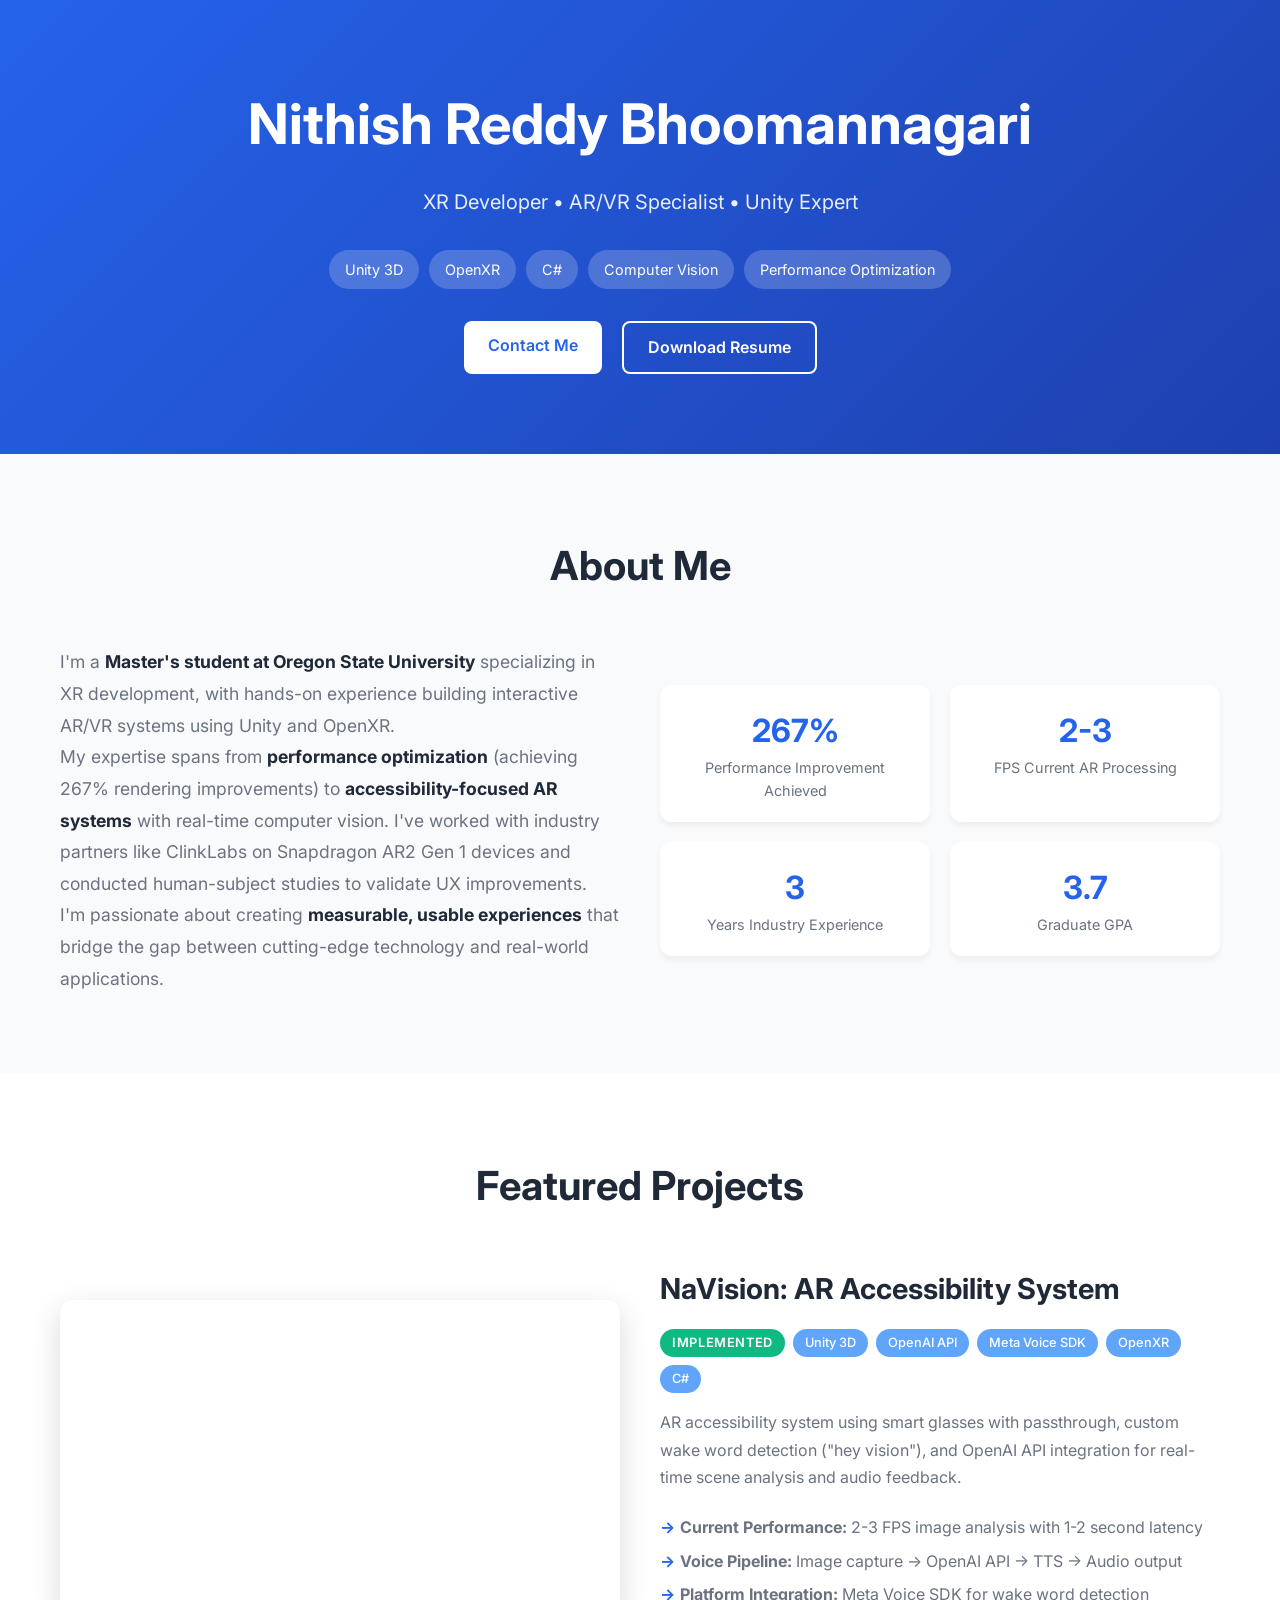
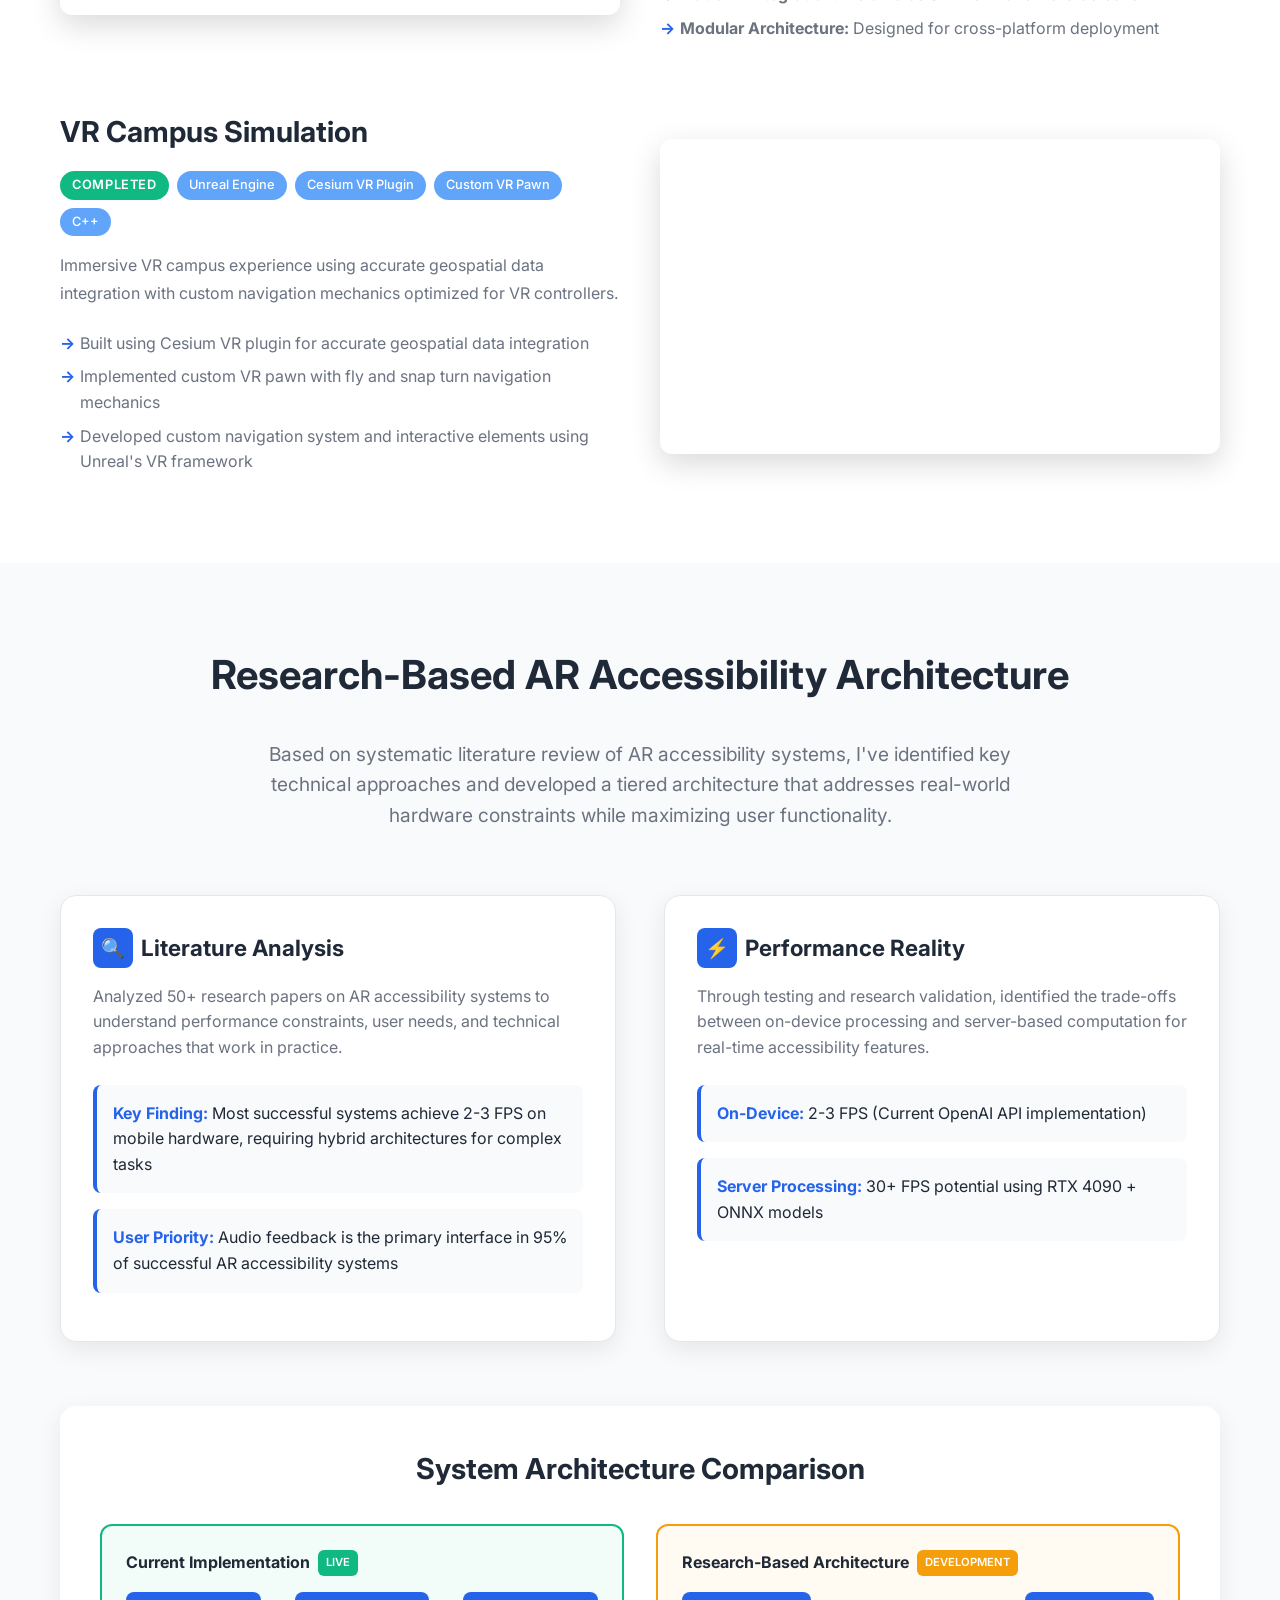
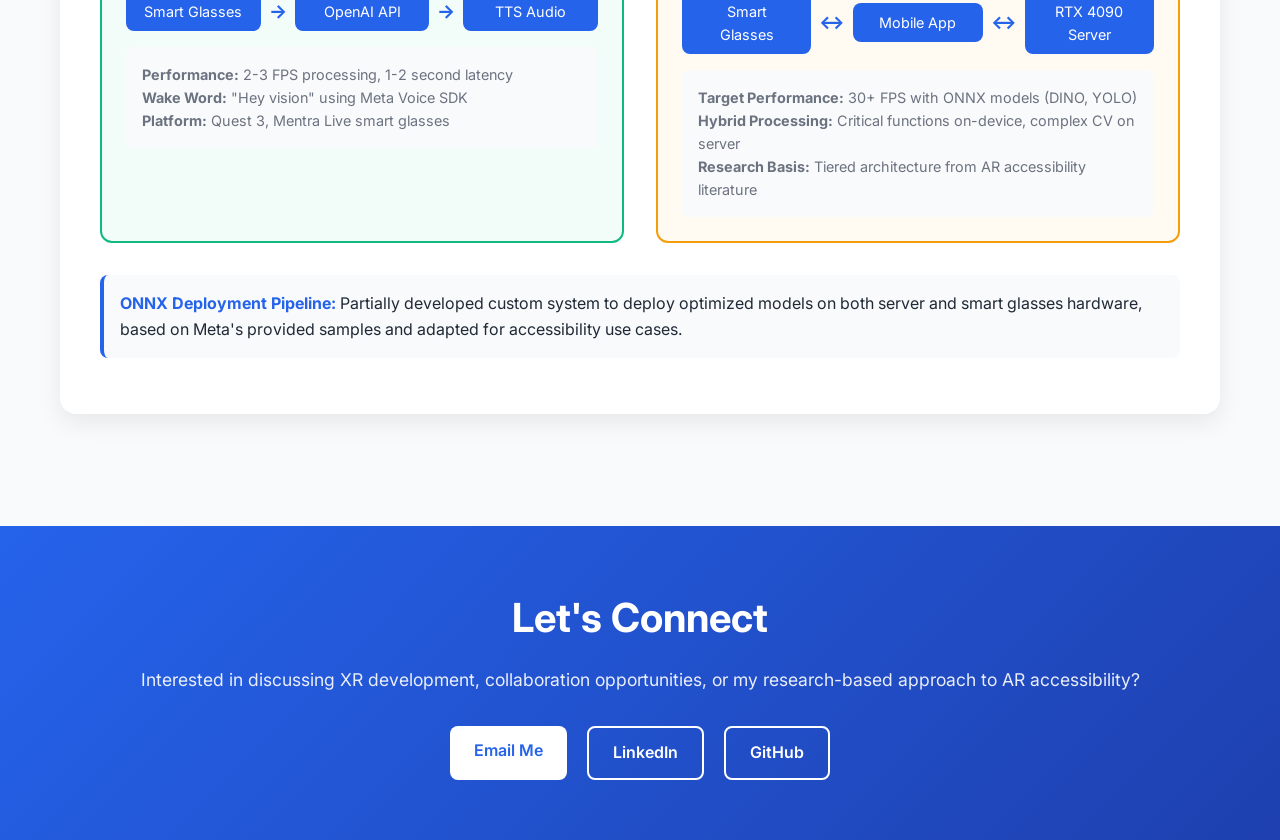
==== index.html @ 9e337efd "Add files via upload" ====
<!DOCTYPE html>
<html lang="en">
<head>
    <meta charset="UTF-8">
    <meta name="viewport" content="width=device-width, initial-scale=1.0">
    <title>Nithish Reddy Bhoomannagari - XR Developer</title>
    <link href="https://fonts.googleapis.com/css2?family=Inter:wght@300;400;500;600;700&display=swap" rel="stylesheet">
    <style>
        :root {
            --primary-color: #2563eb;
            --secondary-color: #1e40af;
            --accent-color: #60a5fa;
            --text-primary: #1f2937;
            --text-secondary: #6b7280;
            --bg-primary: #ffffff;
            --bg-secondary: #f9fafb;
            --border-color: #e5e7eb;
            --success-color: #10b981;
            --research-color: #f59e0b;
        }

        * {
            margin: 0;
            padding: 0;
            box-sizing: border-box;
        }

        body {
            font-family: 'Inter', -apple-system, BlinkMacSystemFont, sans-serif;
            line-height: 1.6;
            color: var(--text-primary);
            background-color: var(--bg-primary);
        }

        .container {
            max-width: 1200px;
            margin: 0 auto;
            padding: 0 20px;
        }

        /* Header */
        .header {
            background: linear-gradient(135deg, var(--primary-color) 0%, var(--secondary-color) 100%);
            color: white;
            padding: 80px 0;
            text-align: center;
        }

        .header h1 {
            font-size: 3.5rem;
            font-weight: 700;
            margin-bottom: 1rem;
        }

        .header .subtitle {
            font-size: 1.25rem;
            opacity: 0.9;
            margin-bottom: 2rem;
        }

        .header .skills {
            display: flex;
            flex-wrap: wrap;
            justify-content: center;
            gap: 10px;
            margin-bottom: 2rem;
        }

        .skill-tag {
            background: rgba(255, 255, 255, 0.2);
            padding: 8px 16px;
            border-radius: 20px;
            font-size: 0.9rem;
            backdrop-filter: blur(10px);
        }

        .cta-buttons {
            display: flex;
            gap: 20px;
            justify-content: center;
            flex-wrap: wrap;
        }

        .btn {
            display: inline-block;
            padding: 12px 24px;
            border-radius: 8px;
            text-decoration: none;
            font-weight: 600;
            transition: transform 0.2s, box-shadow 0.2s;
        }

        .btn:hover {
            transform: translateY(-2px);
            box-shadow: 0 8px 25px rgba(0, 0, 0, 0.15);
        }

        .btn-primary {
            background: white;
            color: var(--primary-color);
        }

        .btn-secondary {
            background: transparent;
            color: white;
            border: 2px solid white;
        }

        /* About Section */
        .about {
            padding: 80px 0;
            background-color: var(--bg-secondary);
        }

        .about h2 {
            font-size: 2.5rem;
            text-align: center;
            margin-bottom: 3rem;
            color: var(--text-primary);
        }

        .about-content {
            display: grid;
            grid-template-columns: 1fr 1fr;
            gap: 40px;
            align-items: center;
        }

        .about-text {
            font-size: 1.1rem;
            line-height: 1.8;
            color: var(--text-secondary);
        }

        .about-text strong {
            color: var(--text-primary);
        }

        .stats {
            display: grid;
            grid-template-columns: repeat(2, 1fr);
            gap: 20px;
        }

        .stat {
            text-align: center;
            padding: 20px;
            background: white;
            border-radius: 12px;
            box-shadow: 0 4px 6px rgba(0, 0, 0, 0.05);
        }

        .stat-number {
            font-size: 2rem;
            font-weight: 700;
            color: var(--primary-color);
        }

        .stat-label {
            color: var(--text-secondary);
            font-size: 0.9rem;
        }

        /* Projects Section */
        .projects {
            padding: 80px 0;
            background-color: var(--bg-primary);
        }

        .projects h2 {
            font-size: 2.5rem;
            text-align: center;
            margin-bottom: 3rem;
            color: var(--text-primary);
        }

        .project-grid {
            display: grid;
            grid-template-columns: 1fr;
            gap: 60px;
        }

        .project {
            display: grid;
            grid-template-columns: 1fr 1fr;
            gap: 40px;
            align-items: center;
        }

        .project:nth-child(even) {
            direction: rtl;
        }

        .project:nth-child(even) > * {
            direction: ltr;
        }

        .project-video {
            position: relative;
            width: 100%;
            padding-bottom: 56.25%; /* 16:9 aspect ratio */
            height: 0;
            border-radius: 12px;
            overflow: hidden;
            box-shadow: 0 10px 30px rgba(0, 0, 0, 0.15);
        }

        .project-video iframe {
            position: absolute;
            top: 0;
            left: 0;
            width: 100%;
            height: 100%;
            border: 0;
        }

        .project-info h3 {
            font-size: 1.8rem;
            color: var(--text-primary);
            margin-bottom: 1rem;
        }

        .project-tech {
            display: flex;
            flex-wrap: wrap;
            gap: 8px;
            margin-bottom: 1rem;
        }

        .tech-tag {
            background-color: var(--accent-color);
            color: white;
            padding: 4px 12px;
            border-radius: 16px;
            font-size: 0.8rem;
            font-weight: 500;
        }

        .status-tag {
            padding: 4px 12px;
            border-radius: 16px;
            font-size: 0.8rem;
            font-weight: 600;
            text-transform: uppercase;
            letter-spacing: 0.05em;
        }

        .status-completed {
            background-color: var(--success-color);
            color: white;
        }

        .status-research {
            background-color: var(--research-color);
            color: white;
        }

        .project-description {
            color: var(--text-secondary);
            font-size: 1rem;
            line-height: 1.7;
            margin-bottom: 1.5rem;
        }

        .project-highlights {
            list-style: none;
        }

        .project-highlights li {
            color: var(--text-secondary);
            margin-bottom: 8px;
            position: relative;
            padding-left: 20px;
        }

        .project-highlights li:before {
            content: "→";
            position: absolute;
            left: 0;
            color: var(--primary-color);
            font-weight: bold;
        }

        /* Research Section */
        .research-section {
            padding: 80px 0;
            background-color: var(--bg-secondary);
        }

        .research-section h2 {
            font-size: 2.5rem;
            text-align: center;
            margin-bottom: 2rem;
            color: var(--text-primary);
        }

        .section-intro {
            text-align: center;
            color: var(--text-secondary);
            font-size: 1.2rem;
            max-width: 800px;
            margin: 0 auto 4rem auto;
            line-height: 1.6;
        }

        .research-grid {
            display: grid;
            grid-template-columns: 1fr 1fr;
            gap: 3rem;
            margin-bottom: 4rem;
        }

        .research-card {
            background: white;
            border-radius: 16px;
            padding: 2rem;
            box-shadow: 0 8px 24px rgba(0, 0, 0, 0.08);
            border: 1px solid var(--border-color);
        }

        .research-card h3 {
            color: var(--text-primary);
            font-size: 1.4rem;
            margin-bottom: 1rem;
            display: flex;
            align-items: center;
            gap: 0.5rem;
        }

        .card-icon {
            background: var(--primary-color);
            color: white;
            width: 40px;
            height: 40px;
            border-radius: 8px;
            display: flex;
            align-items: center;
            justify-content: center;
            font-size: 1.2rem;
        }

        .research-content {
            color: var(--text-secondary);
            line-height: 1.6;
            margin-bottom: 1.5rem;
        }

        .metric {
            background: var(--bg-secondary);
            padding: 1rem;
            border-radius: 8px;
            margin-bottom: 1rem;
            border-left: 4px solid var(--primary-color);
        }

        .metric strong {
            color: var(--primary-color);
        }

        /* Architecture Diagram */
        .architecture {
            background: white;
            padding: 2.5rem;
            border-radius: 16px;
            box-shadow: 0 8px 24px rgba(0, 0, 0, 0.08);
            margin-bottom: 2rem;
        }

        .architecture h3 {
            text-align: center;
            color: var(--text-primary);
            font-size: 1.8rem;
            margin-bottom: 2rem;
        }

        .system-comparison {
            display: grid;
            grid-template-columns: 1fr 1fr;
            gap: 2rem;
            margin-bottom: 2rem;
        }

        .system {
            padding: 1.5rem;
            border-radius: 12px;
            border: 2px solid var(--border-color);
        }

        .system.current {
            border-color: var(--success-color);
            background: rgba(16, 185, 129, 0.05);
        }

        .system.planned {
            border-color: var(--research-color);
            background: rgba(245, 158, 11, 0.05);
        }

        .system h4 {
            margin-bottom: 1rem;
            display: flex;
            align-items: center;
            gap: 0.5rem;
        }

        .system-tag {
            padding: 4px 8px;
            border-radius: 6px;
            font-size: 0.7rem;
            font-weight: 600;
            text-transform: uppercase;
        }

        .tag-current {
            background: var(--success-color);
            color: white;
        }

        .tag-planned {
            background: var(--research-color);
            color: white;
        }

        .flow-diagram {
            display: flex;
            align-items: center;
            justify-content: space-between;
            margin: 1rem 0;
            flex-wrap: wrap;
            gap: 0.5rem;
        }

        .flow-step {
            background: var(--primary-color);
            color: white;
            padding: 0.5rem 1rem;
            border-radius: 8px;
            font-size: 0.9rem;
            text-align: center;
            flex: 1;
            min-width: 100px;
        }

        .flow-arrow {
            color: var(--primary-color);
            font-weight: bold;
            font-size: 1.2rem;
        }

        .performance-note {
            background: var(--bg-secondary);
            padding: 1rem;
            border-radius: 8px;
            font-size: 0.9rem;
            color: var(--text-secondary);
            margin-top: 1rem;
        }

        /* Contact Section */
        .contact {
            padding: 60px 0;
            background: linear-gradient(135deg, var(--primary-color) 0%, var(--secondary-color) 100%);
            color: white;
            text-align: center;
        }

        .contact h2 {
            font-size: 2.5rem;
            margin-bottom: 1rem;
        }

        .contact p {
            font-size: 1.1rem;
            opacity: 0.9;
            margin-bottom: 2rem;
        }

        .contact-links {
            display: flex;
            justify-content: center;
            gap: 20px;
            flex-wrap: wrap;
        }

        /* Responsive Design */
        @media (max-width: 768px) {
            .header h1 {
                font-size: 2.5rem;
            }

            .about-content,
            .project,
            .research-grid,
            .system-comparison {
                grid-template-columns: 1fr;
                gap: 30px;
            }

            .stats {
                grid-template-columns: 1fr;
            }

            .cta-buttons,
            .contact-links {
                flex-direction: column;
                align-items: center;
            }

            .flow-diagram {
                flex-direction: column;
                gap: 1rem;
            }

            .flow-step {
                min-width: auto;
            }

            .flow-arrow {
                transform: rotate(90deg);
            }
        }
    </style>
</head>
<body>
    <!-- Header -->
    <section class="header">
        <div class="container">
            <h1>Nithish Reddy Bhoomannagari</h1>
            <p class="subtitle">XR Developer • AR/VR Specialist • Unity Expert</p>
            <div class="skills">
                <span class="skill-tag">Unity 3D</span>
                <span class="skill-tag">OpenXR</span>
                <span class="skill-tag">C#</span>
                <span class="skill-tag">Computer Vision</span>
                <span class="skill-tag">Performance Optimization</span>
            </div>
            <div class="cta-buttons">
                <a href="mailto:nithish.bhoomannagari@gmail.com" class="btn btn-primary">Contact Me</a>
                <a href="resume.pdf" class="btn btn-secondary" target="_blank">Download Resume</a>
            </div>
        </div>
    </section>

    <!-- About -->
    <section class="about">
        <div class="container">
            <h2>About Me</h2>
            <div class="about-content">
                <div class="about-text">
                    <p>I'm a <strong>Master's student at Oregon State University</strong> specializing in XR development, with hands-on experience building interactive AR/VR systems using Unity and OpenXR.</p>
                    
                    <p>My expertise spans from <strong>performance optimization</strong> (achieving 267% rendering improvements) to <strong>accessibility-focused AR systems</strong> with real-time computer vision. I've worked with industry partners like ClinkLabs on Snapdragon AR2 Gen 1 devices and conducted human-subject studies to validate UX improvements.</p>
                    
                    <p>I'm passionate about creating <strong>measurable, usable experiences</strong> that bridge the gap between cutting-edge technology and real-world applications.</p>
                </div>
                <div class="stats">
                    <div class="stat">
                        <div class="stat-number">267%</div>
                        <div class="stat-label">Performance Improvement Achieved</div>
                    </div>
                    <div class="stat">
                        <div class="stat-number">2-3</div>
                        <div class="stat-label">FPS Current AR Processing</div>
                    </div>
                    <div class="stat">
                        <div class="stat-number">3</div>
                        <div class="stat-label">Years Industry Experience</div>
                    </div>
                    <div class="stat">
                        <div class="stat-number">3.7</div>
                        <div class="stat-label">Graduate GPA</div>
                    </div>
                </div>
            </div>
        </div>
    </section>

    <!-- Projects -->
    <section class="projects">
        <div class="container">
            <h2>Featured Projects</h2>
            <div class="project-grid">
                
                <!-- NaVision Project -->
                <div class="project">
                    <div class="project-video">
                        <iframe src="https://www.youtube.com/embed/ngsqKmwUl-E"
                                title="NaVision AR Navigation System Demo" 
                                allowfullscreen></iframe>
                    </div>
                    <div class="project-info">
                        <h3>NaVision: AR Accessibility System</h3>
                        <div class="project-tech">
                            <span class="status-tag status-completed">Implemented</span>
                            <span class="tech-tag">Unity 3D</span>
                            <span class="tech-tag">OpenAI API</span>
                            <span class="tech-tag">Meta Voice SDK</span>
                            <span class="tech-tag">OpenXR</span>
                            <span class="tech-tag">C#</span>
                        </div>
                        <p class="project-description">
                            AR accessibility system using smart glasses with passthrough, custom wake word detection ("hey vision"), and OpenAI API integration for real-time scene analysis and audio feedback.
                        </p>
                        <ul class="project-highlights">
                            <li><strong>Current Performance:</strong> 2-3 FPS image analysis with 1-2 second latency</li>
                            <li><strong>Voice Pipeline:</strong> Image capture → OpenAI API → TTS → Audio output</li>
                            <li><strong>Platform Integration:</strong> Meta Voice SDK for wake word detection</li>
                            <li><strong>Modular Architecture:</strong> Designed for cross-platform deployment</li>
                        </ul>
                    </div>
                </div>

                <!-- VR Campus Simulation -->
                <div class="project">
                    <div class="project-video">
                        <iframe src="https://www.youtube.com/embed/n8fTFQmUz-c"
                                title="VR Campus Simulation Demo" 
                                allowfullscreen></iframe>
                    </div>
                    <div class="project-info">
                        <h3>VR Campus Simulation</h3>
                        <div class="project-tech">
                            <span class="status-tag status-completed">Completed</span>
                            <span class="tech-tag">Unreal Engine</span>
                            <span class="tech-tag">Cesium VR Plugin</span>
                            <span class="tech-tag">Custom VR Pawn</span>
                            <span class="tech-tag">C++</span>
                        </div>
                        <p class="project-description">
                            Immersive VR campus experience using accurate geospatial data integration with custom navigation mechanics optimized for VR controllers.
                        </p>
                        <ul class="project-highlights">
                            <li>Built using Cesium VR plugin for accurate geospatial data integration</li>
                            <li>Implemented custom VR pawn with fly and snap turn navigation mechanics</li>
                            <li>Developed custom navigation system and interactive elements using Unreal's VR framework</li>
                        </ul>
                    </div>
                </div>

            </div>
        </div>
    </section>

    <!-- Research-Based System Architecture -->
    <section class="research-section">
        <div class="container">
            <h2>Research-Based AR Accessibility Architecture</h2>
            <p class="section-intro">
                Based on systematic literature review of AR accessibility systems, I've identified key technical approaches and developed a tiered architecture that addresses real-world hardware constraints while maximizing user functionality.
            </p>

            <div class="research-grid">
                <div class="research-card">
                    <h3><span class="card-icon">🔍</span>Literature Analysis</h3>
                    <div class="research-content">
                        Analyzed 50+ research papers on AR accessibility systems to understand performance constraints, user needs, and technical approaches that work in practice.
                    </div>
                    <div class="metric">
                        <strong>Key Finding:</strong> Most successful systems achieve 2-3 FPS on mobile hardware, requiring hybrid architectures for complex tasks
                    </div>
                    <div class="metric">
                        <strong>User Priority:</strong> Audio feedback is the primary interface in 95% of successful AR accessibility systems
                    </div>
                </div>

                <div class="research-card">
                    <h3><span class="card-icon">⚡</span>Performance Reality</h3>
                    <div class="research-content">
                        Through testing and research validation, identified the trade-offs between on-device processing and server-based computation for real-time accessibility features.
                    </div>
                    <div class="metric">
                        <strong>On-Device:</strong> 2-3 FPS (Current OpenAI API implementation)
                    </div>
                    <div class="metric">
                        <strong>Server Processing:</strong> 30+ FPS potential using RTX 4090 + ONNX models
                    </div>
                </div>
            </div>

            <div class="architecture">
                <h3>System Architecture Comparison</h3>
                
                <div class="system-comparison">
                    <div class="system current">
                        <h4>Current Implementation <span class="system-tag tag-current">Live</span></h4>
                        <div class="flow-diagram">
                            <div class="flow-step">Smart Glasses</div>
                            <div class="flow-arrow">→</div>
                            <div class="flow-step">OpenAI API</div>
                            <div class="flow-arrow">→</div>
                            <div class="flow-step">TTS Audio</div>
                        </div>
                        <div class="performance-note">
                            <strong>Performance:</strong> 2-3 FPS processing, 1-2 second latency<br>
                            <strong>Wake Word:</strong> "Hey vision" using Meta Voice SDK<br>
                            <strong>Platform:</strong> Quest 3, Mentra Live smart glasses
                        </div>
                    </div>

                    <div class="system planned">
                        <h4>Research-Based Architecture <span class="system-tag tag-planned">Development</span></h4>
                        <div class="flow-diagram">
                            <div class="flow-step">Smart Glasses</div>
                            <div class="flow-arrow">↔</div>
                            <div class="flow-step">Mobile App</div>
                            <div class="flow-arrow">↔</div>
                            <div class="flow-step">RTX 4090 Server</div>
                        </div>
                        <div class="performance-note">
                            <strong>Target Performance:</strong> 30+ FPS with ONNX models (DINO, YOLO)<br>
                            <strong>Hybrid Processing:</strong> Critical functions on-device, complex CV on server<br>
                            <strong>Research Basis:</strong> Tiered architecture from AR accessibility literature
                        </div>
                    </div>
                </div>

                <div class="metric">
                    <strong>ONNX Deployment Pipeline:</strong> Partially developed custom system to deploy optimized models on both server and smart glasses hardware, based on Meta's provided samples and adapted for accessibility use cases.
                </div>
            </div>
        </div>
    </section>

    <!-- Contact -->
    <section class="contact">
        <div class="container">
            <h2>Let's Connect</h2>
            <p>Interested in discussing XR development, collaboration opportunities, or my research-based approach to AR accessibility?</p>
            <div class="contact-links">
                <a href="mailto:nithish.bhoomannagari@gmail.com" class="btn btn-primary">Email Me</a>
                <a href="https://www.linkedin.com/in/b-nithish-reddy-387b08159/" class="btn btn-secondary" target="_blank">LinkedIn</a>
                <a href="https://github.com/Nishureddy99" class="btn btn-secondary" target="_blank">GitHub</a>
            </div>
        </div>
    </section>

</body>
</html>
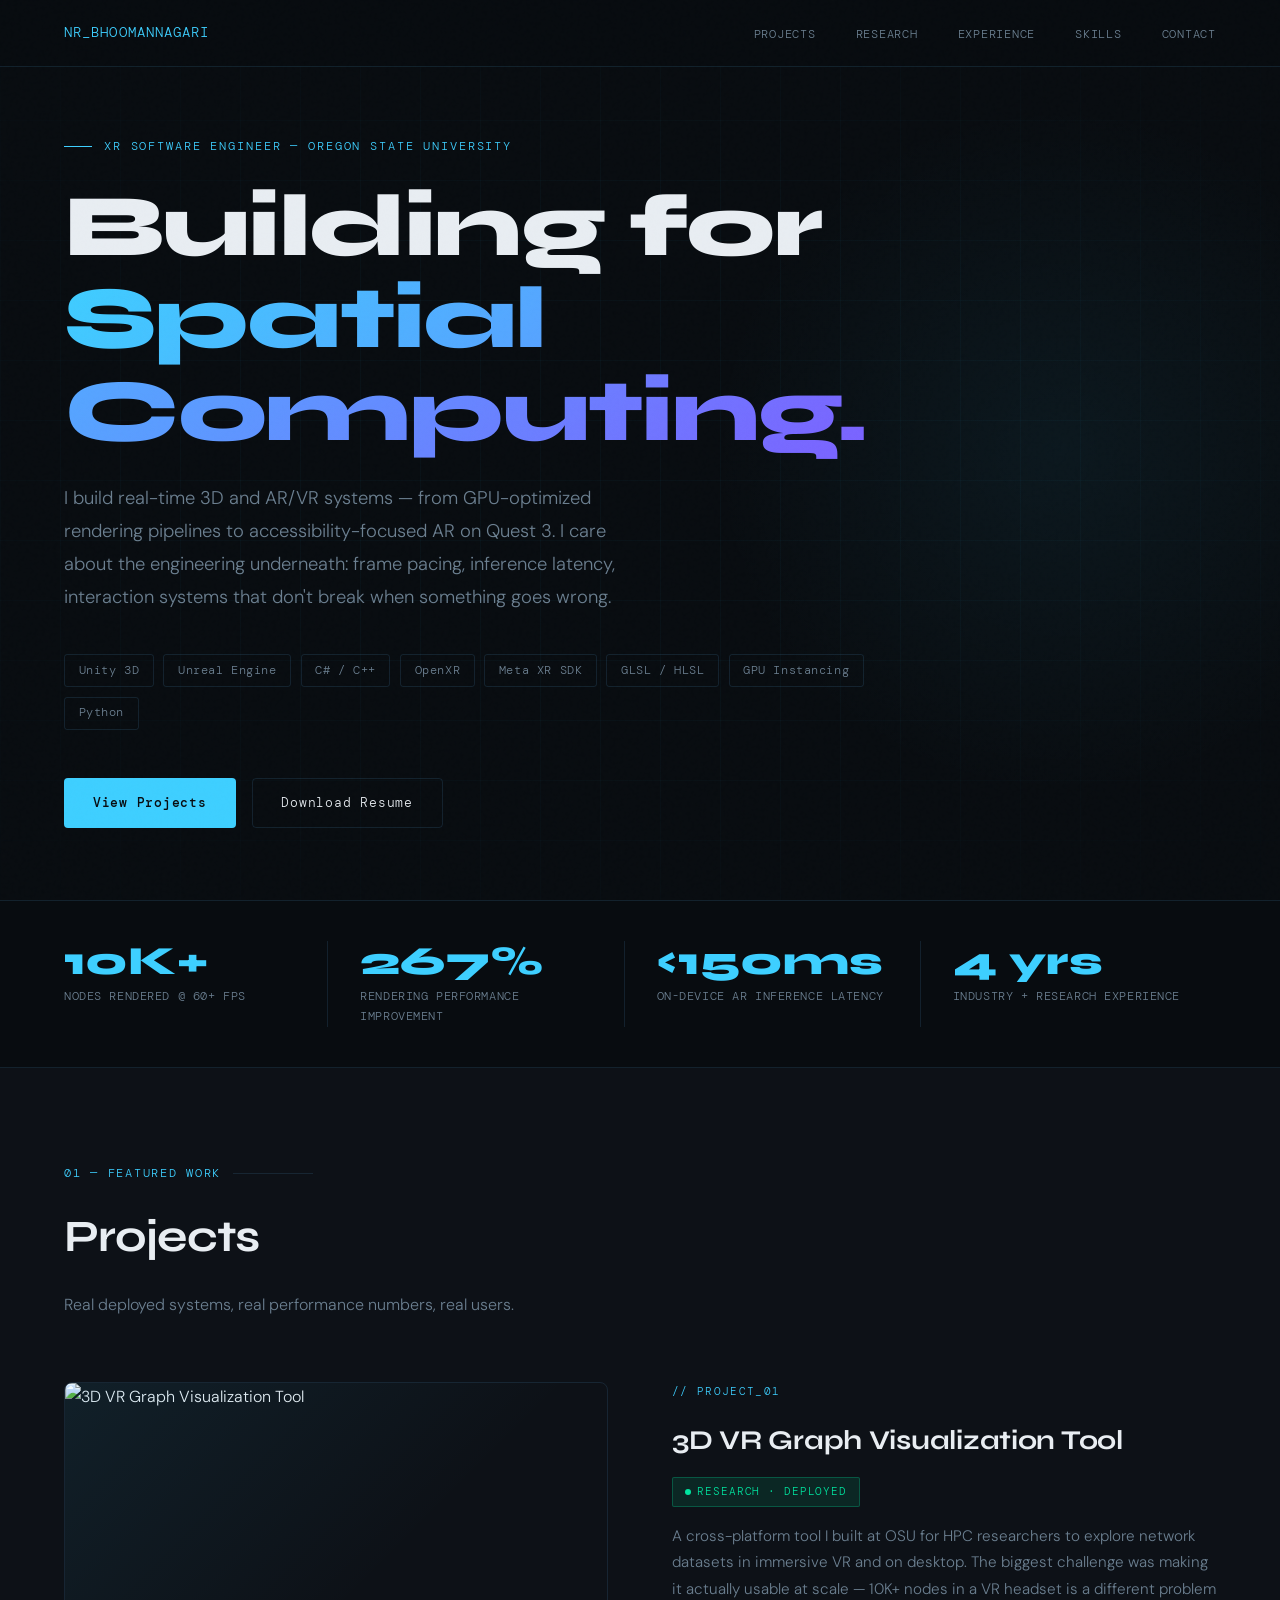
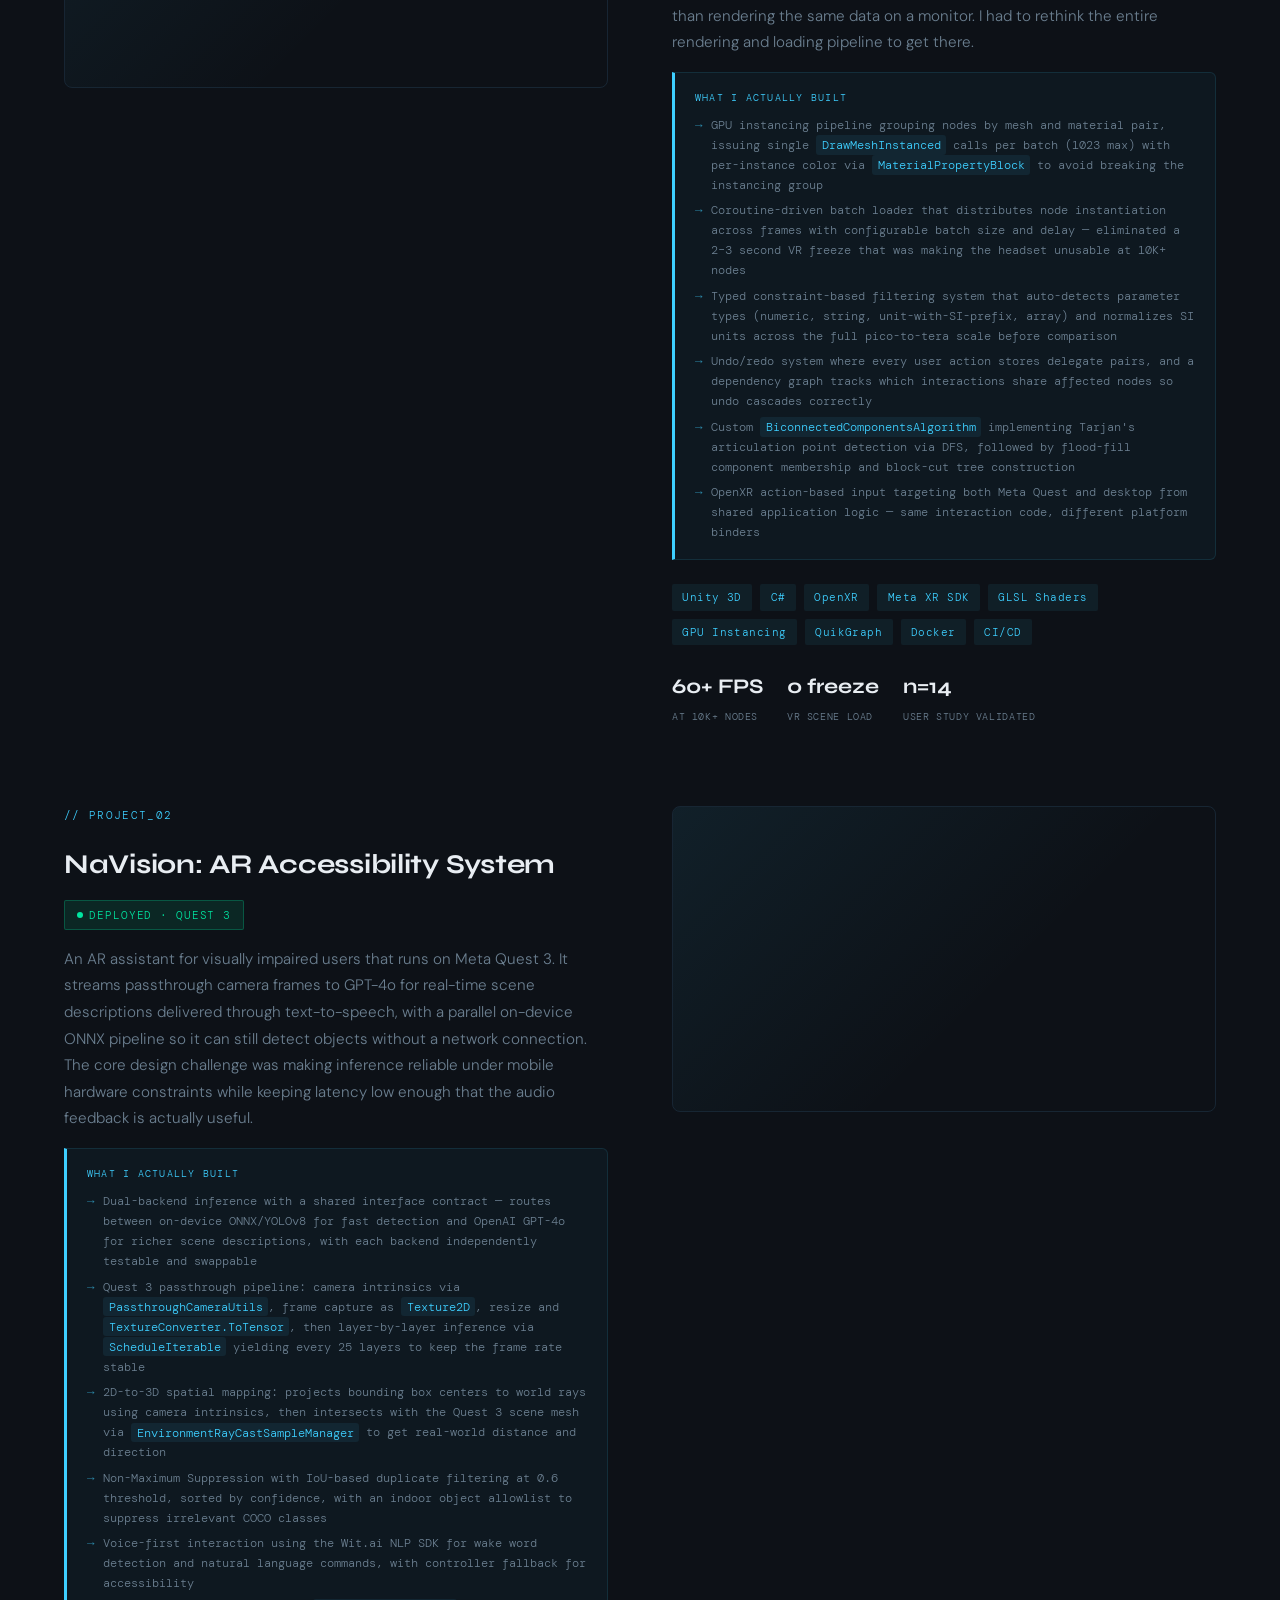
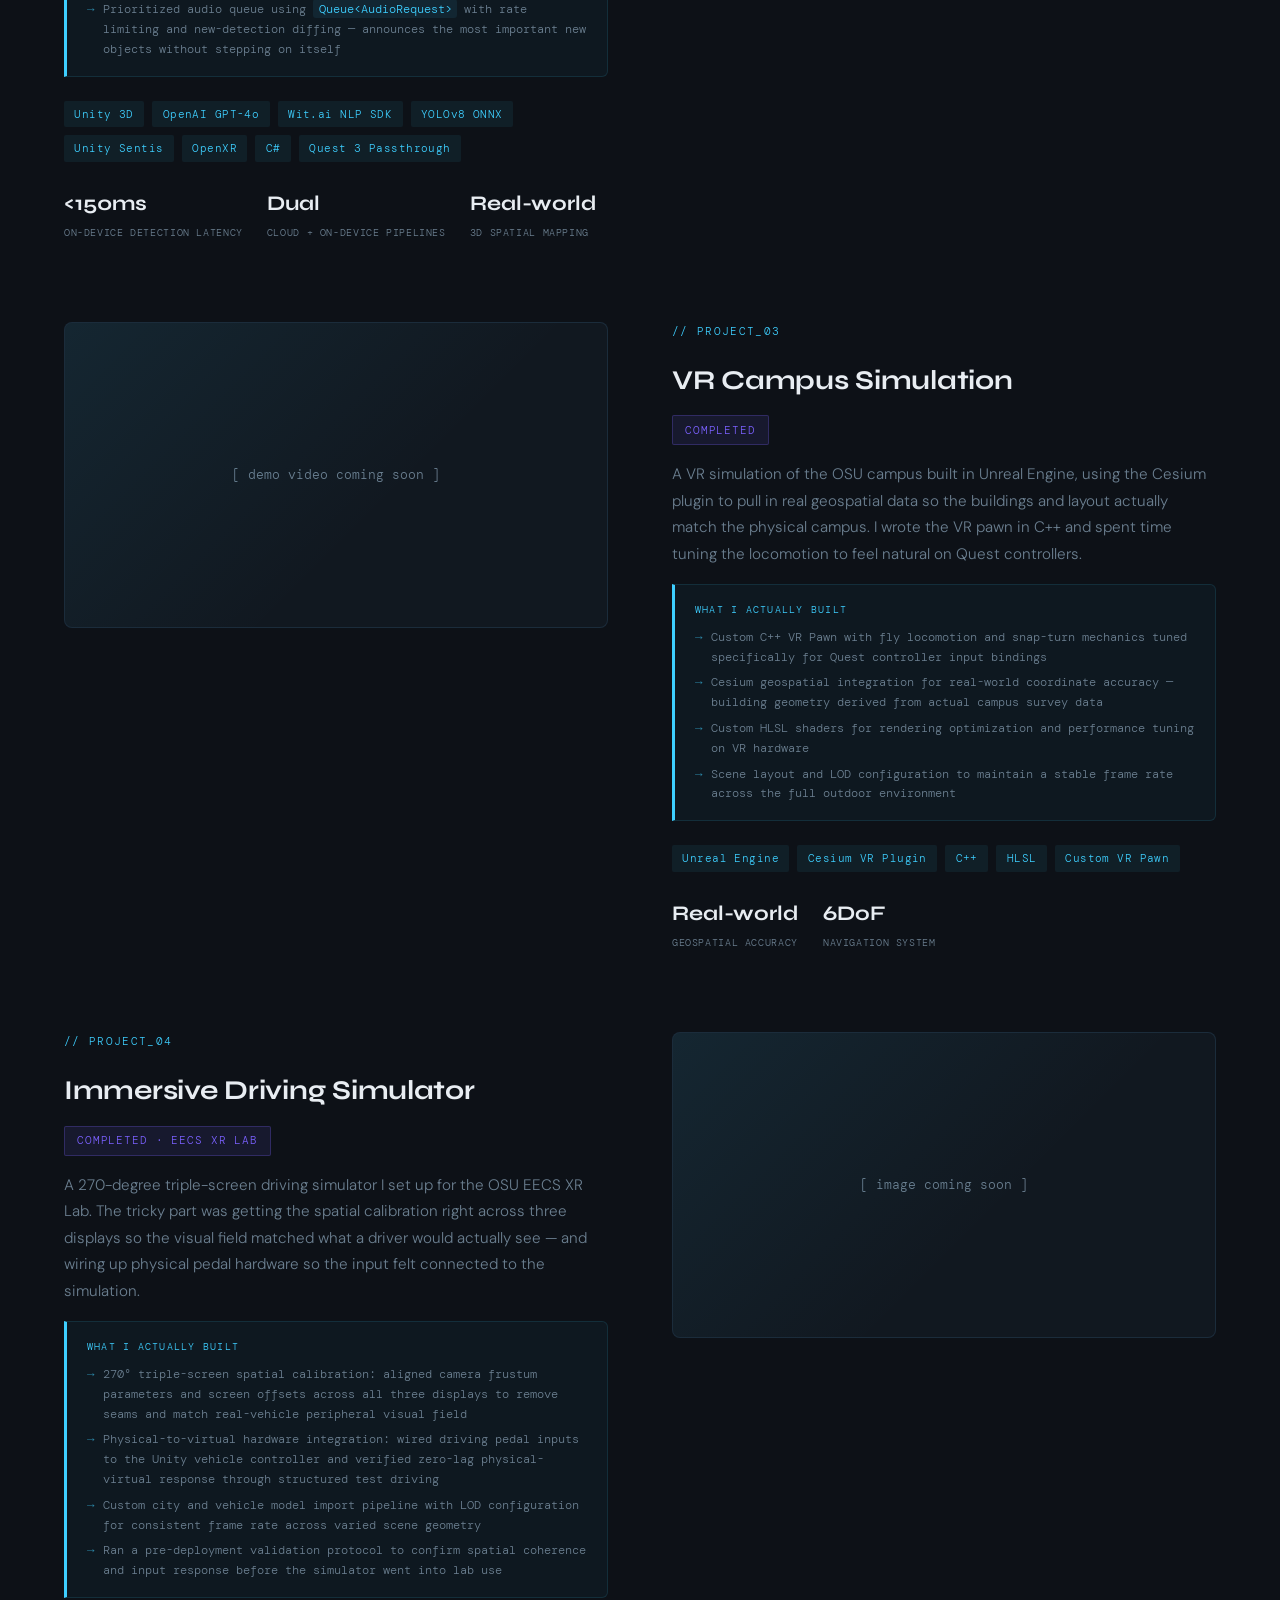
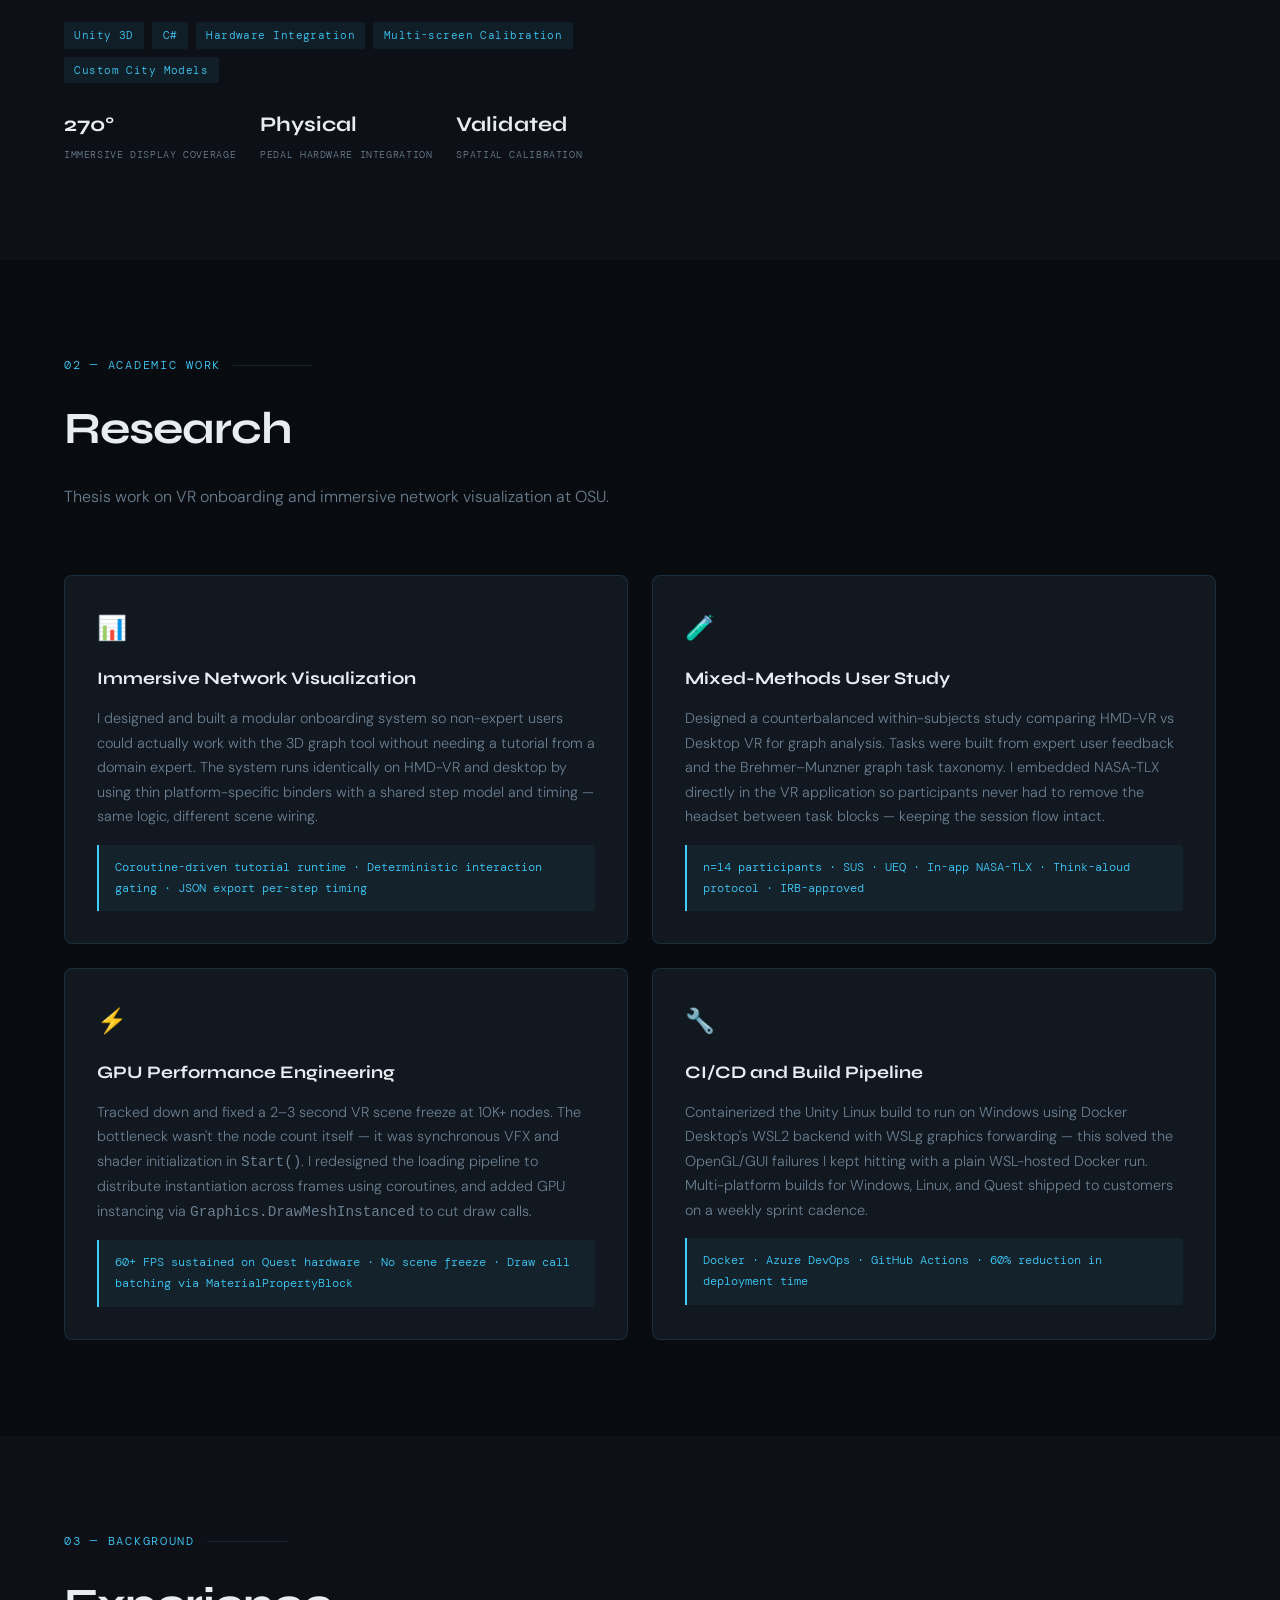
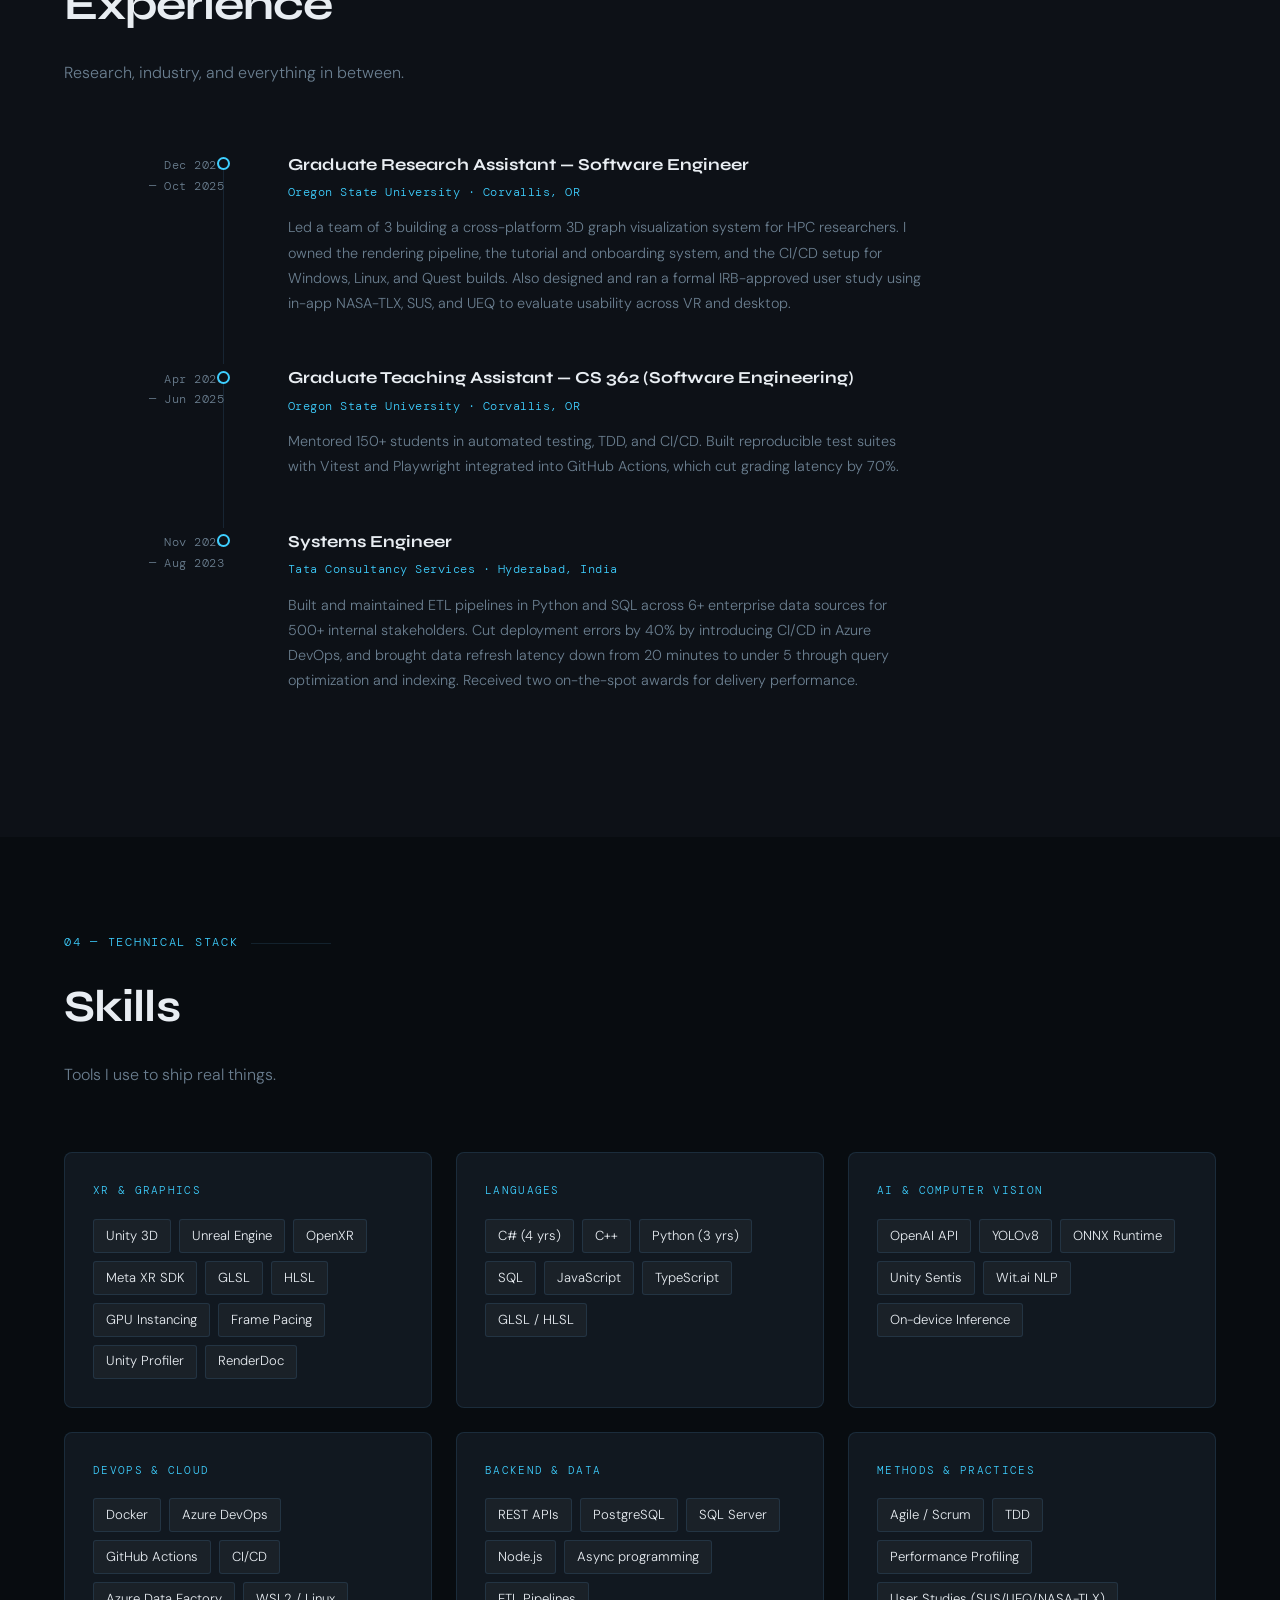
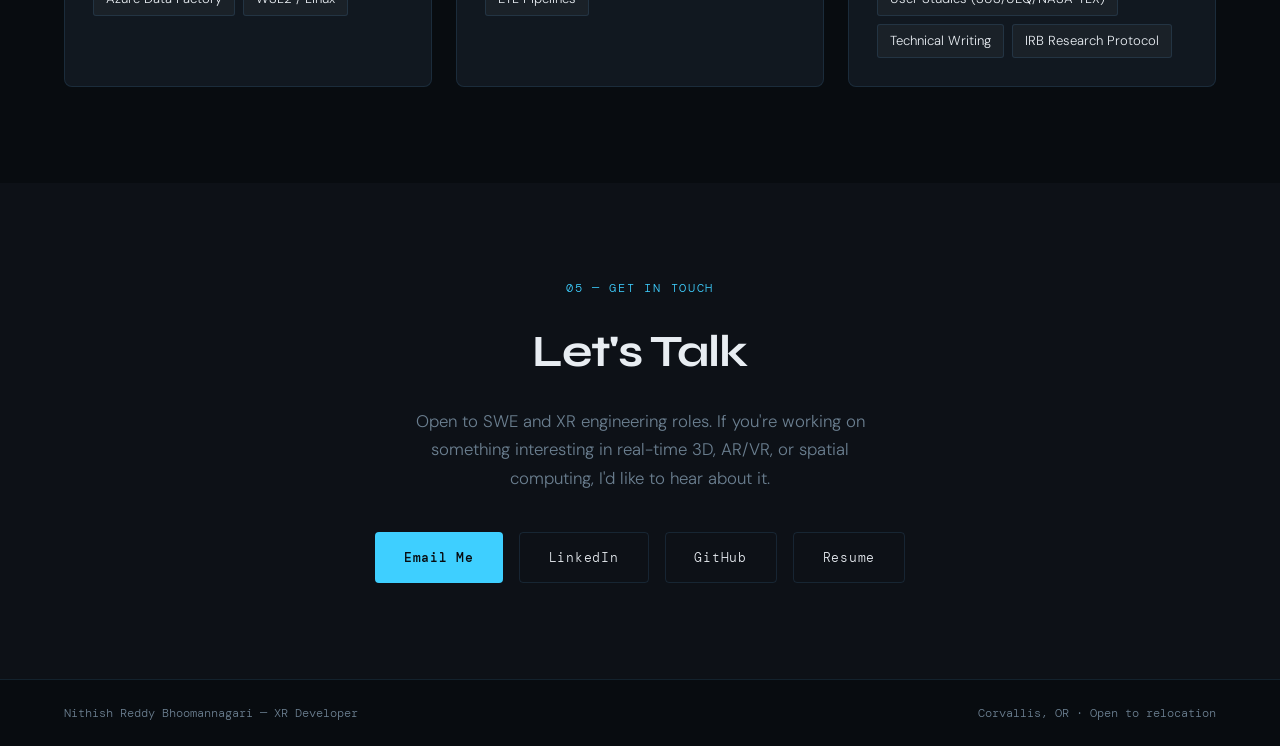
==== commit 7a7d89b7: "look and feel change along with few technical modifications" ====
--- a/index.html
+++ b/index.html
@@ -1,738 +1,1212 @@
 <!DOCTYPE html>
 <html lang="en">
 <head>
-    <meta charset="UTF-8">
-    <meta name="viewport" content="width=device-width, initial-scale=1.0">
-    <title>Nithish Reddy Bhoomannagari - XR Developer</title>
-    <link href="https://fonts.googleapis.com/css2?family=Inter:wght@300;400;500;600;700&display=swap" rel="stylesheet">
-    <style>
-        :root {
-            --primary-color: #2563eb;
-            --secondary-color: #1e40af;
-            --accent-color: #60a5fa;
-            --text-primary: #1f2937;
-            --text-secondary: #6b7280;
-            --bg-primary: #ffffff;
-            --bg-secondary: #f9fafb;
-            --border-color: #e5e7eb;
-            --success-color: #10b981;
-            --research-color: #f59e0b;
-        }
-
-        * {
-            margin: 0;
-            padding: 0;
-            box-sizing: border-box;
-        }
-
-        body {
-            font-family: 'Inter', -apple-system, BlinkMacSystemFont, sans-serif;
-            line-height: 1.6;
-            color: var(--text-primary);
-            background-color: var(--bg-primary);
-        }
-
-        .container {
-            max-width: 1200px;
-            margin: 0 auto;
-            padding: 0 20px;
-        }
-
-        /* Header */
-        .header {
-            background: linear-gradient(135deg, var(--primary-color) 0%, var(--secondary-color) 100%);
-            color: white;
-            padding: 80px 0;
-            text-align: center;
-        }
-
-        .header h1 {
-            font-size: 3.5rem;
-            font-weight: 700;
-            margin-bottom: 1rem;
-        }
-
-        .header .subtitle {
-            font-size: 1.25rem;
-            opacity: 0.9;
-            margin-bottom: 2rem;
-        }
-
-        .header .skills {
-            display: flex;
-            flex-wrap: wrap;
-            justify-content: center;
-            gap: 10px;
-            margin-bottom: 2rem;
-        }
-
-        .skill-tag {
-            background: rgba(255, 255, 255, 0.2);
-            padding: 8px 16px;
-            border-radius: 20px;
-            font-size: 0.9rem;
-            backdrop-filter: blur(10px);
-        }
-
-        .cta-buttons {
-            display: flex;
-            gap: 20px;
-            justify-content: center;
-            flex-wrap: wrap;
-        }
-
-        .btn {
-            display: inline-block;
-            padding: 12px 24px;
-            border-radius: 8px;
-            text-decoration: none;
-            font-weight: 600;
-            transition: transform 0.2s, box-shadow 0.2s;
-        }
-
-        .btn:hover {
-            transform: translateY(-2px);
-            box-shadow: 0 8px 25px rgba(0, 0, 0, 0.15);
-        }
-
-        .btn-primary {
-            background: white;
-            color: var(--primary-color);
-        }
-
-        .btn-secondary {
-            background: transparent;
-            color: white;
-            border: 2px solid white;
-        }
-
-        /* About Section */
-        .about {
-            padding: 80px 0;
-            background-color: var(--bg-secondary);
-        }
-
-        .about h2 {
-            font-size: 2.5rem;
-            text-align: center;
-            margin-bottom: 3rem;
-            color: var(--text-primary);
-        }
-
-        .about-content {
-            display: grid;
-            grid-template-columns: 1fr 1fr;
-            gap: 40px;
-            align-items: center;
-        }
-
-        .about-text {
-            font-size: 1.1rem;
-            line-height: 1.8;
-            color: var(--text-secondary);
-        }
-
-        .about-text strong {
-            color: var(--text-primary);
-        }
-
-        .stats {
-            display: grid;
-            grid-template-columns: repeat(2, 1fr);
-            gap: 20px;
-        }
-
-        .stat {
-            text-align: center;
-            padding: 20px;
-            background: white;
-            border-radius: 12px;
-            box-shadow: 0 4px 6px rgba(0, 0, 0, 0.05);
-        }
-
-        .stat-number {
-            font-size: 2rem;
-            font-weight: 700;
-            color: var(--primary-color);
-        }
-
-        .stat-label {
-            color: var(--text-secondary);
-            font-size: 0.9rem;
-        }
-
-        /* Projects Section */
-        .projects {
-            padding: 80px 0;
-            background-color: var(--bg-primary);
-        }
-
-        .projects h2 {
-            font-size: 2.5rem;
-            text-align: center;
-            margin-bottom: 3rem;
-            color: var(--text-primary);
-        }
-
-        .project-grid {
-            display: grid;
-            grid-template-columns: 1fr;
-            gap: 60px;
-        }
-
-        .project {
-            display: grid;
-            grid-template-columns: 1fr 1fr;
-            gap: 40px;
-            align-items: center;
-        }
-
-        .project:nth-child(even) {
-            direction: rtl;
-        }
-
-        .project:nth-child(even) > * {
-            direction: ltr;
-        }
-
-        .project-video {
-            position: relative;
-            width: 100%;
-            padding-bottom: 56.25%; /* 16:9 aspect ratio */
-            height: 0;
-            border-radius: 12px;
-            overflow: hidden;
-            box-shadow: 0 10px 30px rgba(0, 0, 0, 0.15);
-        }
-
-        .project-video iframe {
-            position: absolute;
-            top: 0;
-            left: 0;
-            width: 100%;
-            height: 100%;
-            border: 0;
-        }
-
-        .project-info h3 {
-            font-size: 1.8rem;
-            color: var(--text-primary);
-            margin-bottom: 1rem;
-        }
-
-        .project-tech {
-            display: flex;
-            flex-wrap: wrap;
-            gap: 8px;
-            margin-bottom: 1rem;
-        }
-
-        .tech-tag {
-            background-color: var(--accent-color);
-            color: white;
-            padding: 4px 12px;
-            border-radius: 16px;
-            font-size: 0.8rem;
-            font-weight: 500;
-        }
-
-        .status-tag {
-            padding: 4px 12px;
-            border-radius: 16px;
-            font-size: 0.8rem;
-            font-weight: 600;
-            text-transform: uppercase;
-            letter-spacing: 0.05em;
-        }
-
-        .status-completed {
-            background-color: var(--success-color);
-            color: white;
-        }
-
-        .status-research {
-            background-color: var(--research-color);
-            color: white;
-        }
-
-        .project-description {
-            color: var(--text-secondary);
-            font-size: 1rem;
-            line-height: 1.7;
-            margin-bottom: 1.5rem;
-        }
-
-        .project-highlights {
-            list-style: none;
-        }
-
-        .project-highlights li {
-            color: var(--text-secondary);
-            margin-bottom: 8px;
-            position: relative;
-            padding-left: 20px;
-        }
-
-        .project-highlights li:before {
-            content: "→";
-            position: absolute;
-            left: 0;
-            color: var(--primary-color);
-            font-weight: bold;
-        }
-
-        /* Research Section */
-        .research-section {
-            padding: 80px 0;
-            background-color: var(--bg-secondary);
-        }
-
-        .research-section h2 {
-            font-size: 2.5rem;
-            text-align: center;
-            margin-bottom: 2rem;
-            color: var(--text-primary);
-        }
-
-        .section-intro {
-            text-align: center;
-            color: var(--text-secondary);
-            font-size: 1.2rem;
-            max-width: 800px;
-            margin: 0 auto 4rem auto;
-            line-height: 1.6;
-        }
-
-        .research-grid {
-            display: grid;
-            grid-template-columns: 1fr 1fr;
-            gap: 3rem;
-            margin-bottom: 4rem;
-        }
-
-        .research-card {
-            background: white;
-            border-radius: 16px;
-            padding: 2rem;
-            box-shadow: 0 8px 24px rgba(0, 0, 0, 0.08);
-            border: 1px solid var(--border-color);
-        }
-
-        .research-card h3 {
-            color: var(--text-primary);
-            font-size: 1.4rem;
-            margin-bottom: 1rem;
-            display: flex;
-            align-items: center;
-            gap: 0.5rem;
-        }
-
-        .card-icon {
-            background: var(--primary-color);
-            color: white;
-            width: 40px;
-            height: 40px;
-            border-radius: 8px;
-            display: flex;
-            align-items: center;
-            justify-content: center;
-            font-size: 1.2rem;
-        }
-
-        .research-content {
-            color: var(--text-secondary);
-            line-height: 1.6;
-            margin-bottom: 1.5rem;
-        }
-
-        .metric {
-            background: var(--bg-secondary);
-            padding: 1rem;
-            border-radius: 8px;
-            margin-bottom: 1rem;
-            border-left: 4px solid var(--primary-color);
-        }
-
-        .metric strong {
-            color: var(--primary-color);
-        }
-
-        /* Architecture Diagram */
-        .architecture {
-            background: white;
-            padding: 2.5rem;
-            border-radius: 16px;
-            box-shadow: 0 8px 24px rgba(0, 0, 0, 0.08);
-            margin-bottom: 2rem;
-        }
-
-        .architecture h3 {
-            text-align: center;
-            color: var(--text-primary);
-            font-size: 1.8rem;
-            margin-bottom: 2rem;
-        }
-
-        .system-comparison {
-            display: grid;
-            grid-template-columns: 1fr 1fr;
-            gap: 2rem;
-            margin-bottom: 2rem;
-        }
-
-        .system {
-            padding: 1.5rem;
-            border-radius: 12px;
-            border: 2px solid var(--border-color);
-        }
-
-        .system.current {
-            border-color: var(--success-color);
-            background: rgba(16, 185, 129, 0.05);
-        }
-
-        .system.planned {
-            border-color: var(--research-color);
-            background: rgba(245, 158, 11, 0.05);
-        }
-
-        .system h4 {
-            margin-bottom: 1rem;
-            display: flex;
-            align-items: center;
-            gap: 0.5rem;
-        }
-
-        .system-tag {
-            padding: 4px 8px;
-            border-radius: 6px;
-            font-size: 0.7rem;
-            font-weight: 600;
-            text-transform: uppercase;
-        }
-
-        .tag-current {
-            background: var(--success-color);
-            color: white;
-        }
-
-        .tag-planned {
-            background: var(--research-color);
-            color: white;
-        }
-
-        .flow-diagram {
-            display: flex;
-            align-items: center;
-            justify-content: space-between;
-            margin: 1rem 0;
-            flex-wrap: wrap;
-            gap: 0.5rem;
-        }
-
-        .flow-step {
-            background: var(--primary-color);
-            color: white;
-            padding: 0.5rem 1rem;
-            border-radius: 8px;
-            font-size: 0.9rem;
-            text-align: center;
-            flex: 1;
-            min-width: 100px;
-        }
-
-        .flow-arrow {
-            color: var(--primary-color);
-            font-weight: bold;
-            font-size: 1.2rem;
-        }
-
-        .performance-note {
-            background: var(--bg-secondary);
-            padding: 1rem;
-            border-radius: 8px;
-            font-size: 0.9rem;
-            color: var(--text-secondary);
-            margin-top: 1rem;
-        }
-
-        /* Contact Section */
-        .contact {
-            padding: 60px 0;
-            background: linear-gradient(135deg, var(--primary-color) 0%, var(--secondary-color) 100%);
-            color: white;
-            text-align: center;
-        }
-
-        .contact h2 {
-            font-size: 2.5rem;
-            margin-bottom: 1rem;
-        }
-
-        .contact p {
-            font-size: 1.1rem;
-            opacity: 0.9;
-            margin-bottom: 2rem;
-        }
-
-        .contact-links {
-            display: flex;
-            justify-content: center;
-            gap: 20px;
-            flex-wrap: wrap;
-        }
-
-        /* Responsive Design */
-        @media (max-width: 768px) {
-            .header h1 {
-                font-size: 2.5rem;
-            }
-
-            .about-content,
-            .project,
-            .research-grid,
-            .system-comparison {
-                grid-template-columns: 1fr;
-                gap: 30px;
-            }
-
-            .stats {
-                grid-template-columns: 1fr;
-            }
-
-            .cta-buttons,
-            .contact-links {
-                flex-direction: column;
-                align-items: center;
-            }
-
-            .flow-diagram {
-                flex-direction: column;
-                gap: 1rem;
-            }
-
-            .flow-step {
-                min-width: auto;
-            }
-
-            .flow-arrow {
-                transform: rotate(90deg);
-            }
-        }
-    </style>
+  <meta charset="UTF-8" />
+  <meta name="viewport" content="width=device-width, initial-scale=1.0" />
+  <title>Nithish Reddy — XR Developer</title>
+  <link rel="preconnect" href="https://fonts.googleapis.com" />
+  <link href="https://fonts.googleapis.com/css2?family=Syne:wght@400;600;700;800&family=DM+Mono:wght@300;400;500&family=DM+Sans:wght@300;400;500&display=swap" rel="stylesheet" />
+  <style>
+    /* ─── Reset & Variables ─────────────────────────── */
+    *, *::before, *::after { margin: 0; padding: 0; box-sizing: border-box; }
+
+    :root {
+      --bg: #080c10;
+      --bg2: #0d1117;
+      --surface: #111820;
+      --border: rgba(99,189,255,0.12);
+      --accent: #3ecfff;
+      --accent2: #7b61ff;
+      --green: #00e5a0;
+      --text: #e8edf2;
+      --muted: #6b7f90;
+      --font-head: 'Syne', sans-serif;
+      --font-mono: 'DM Mono', monospace;
+      --font-body: 'DM Sans', sans-serif;
+    }
+
+    html { scroll-behavior: smooth; }
+
+    body {
+      background: var(--bg);
+      color: var(--text);
+      font-family: var(--font-body);
+      font-weight: 300;
+      line-height: 1.7;
+      overflow-x: hidden;
+    }
+
+    /* ─── Noise overlay ─────────────────────────────── */
+    body::before {
+      content: '';
+      position: fixed;
+      inset: 0;
+      background-image: url("data:image/svg+xml,%3Csvg viewBox='0 0 256 256' xmlns='http://www.w3.org/2000/svg'%3E%3Cfilter id='noise'%3E%3CfeTurbulence type='fractalNoise' baseFrequency='0.9' numOctaves='4' stitchTiles='stitch'/%3E%3C/filter%3E%3Crect width='100%25' height='100%25' filter='url(%23noise)' opacity='0.04'/%3E%3C/svg%3E");
+      pointer-events: none;
+      z-index: 9999;
+      opacity: 0.4;
+    }
+
+    /* ─── Nav ───────────────────────────────────────── */
+    nav {
+      position: fixed;
+      top: 0; left: 0; right: 0;
+      z-index: 100;
+      display: flex;
+      justify-content: space-between;
+      align-items: center;
+      padding: 1.2rem 4rem;
+      background: rgba(8,12,16,0.85);
+      backdrop-filter: blur(16px);
+      border-bottom: 1px solid var(--border);
+    }
+
+    .nav-logo {
+      font-family: var(--font-mono);
+      font-size: 0.85rem;
+      color: var(--accent);
+      letter-spacing: 0.08em;
+      text-decoration: none;
+    }
+
+    .nav-links {
+      display: flex;
+      gap: 2.5rem;
+      list-style: none;
+    }
+
+    .nav-links a {
+      font-family: var(--font-mono);
+      font-size: 0.78rem;
+      color: var(--muted);
+      text-decoration: none;
+      letter-spacing: 0.06em;
+      text-transform: uppercase;
+      transition: color 0.2s;
+    }
+
+    .nav-links a:hover { color: var(--accent); }
+
+    /* ─── Hero ──────────────────────────────────────── */
+    .hero {
+      min-height: 100vh;
+      display: flex;
+      align-items: center;
+      padding: 8rem 4rem 4rem;
+      position: relative;
+      overflow: hidden;
+    }
+
+    .hero::after {
+      content: '';
+      position: absolute;
+      inset: 0;
+      background-image:
+        linear-gradient(rgba(62,207,255,0.03) 1px, transparent 1px),
+        linear-gradient(90deg, rgba(62,207,255,0.03) 1px, transparent 1px);
+      background-size: 60px 60px;
+      mask-image: radial-gradient(ellipse 80% 70% at 50% 50%, black 40%, transparent 100%);
+    }
+
+    .hero-orb {
+      position: absolute;
+      width: 700px;
+      height: 700px;
+      border-radius: 50%;
+      background: radial-gradient(circle, rgba(62,207,255,0.06) 0%, transparent 70%);
+      top: 50%;
+      right: -10%;
+      transform: translateY(-50%);
+      pointer-events: none;
+    }
+
+    .hero-content {
+      max-width: 820px;
+      position: relative;
+      z-index: 1;
+    }
+
+    .hero-label {
+      font-family: var(--font-mono);
+      font-size: 0.78rem;
+      color: var(--accent);
+      letter-spacing: 0.15em;
+      text-transform: uppercase;
+      margin-bottom: 1.5rem;
+      display: flex;
+      align-items: center;
+      gap: 0.75rem;
+    }
+
+    .hero-label::before {
+      content: '';
+      display: inline-block;
+      width: 28px;
+      height: 1px;
+      background: var(--accent);
+    }
+
+    .hero h1 {
+      font-family: var(--font-head);
+      font-size: clamp(3rem, 7vw, 5.5rem);
+      font-weight: 800;
+      line-height: 1.05;
+      letter-spacing: -0.02em;
+      margin-bottom: 1.5rem;
+    }
+
+    .hero h1 span {
+      background: linear-gradient(135deg, var(--accent) 0%, var(--accent2) 100%);
+      -webkit-background-clip: text;
+      -webkit-text-fill-color: transparent;
+      background-clip: text;
+    }
+
+    .hero-desc {
+      font-size: 1.15rem;
+      color: var(--muted);
+      max-width: 560px;
+      margin-bottom: 2.5rem;
+      line-height: 1.8;
+    }
+
+    .hero-tags {
+      display: flex;
+      flex-wrap: wrap;
+      gap: 0.6rem;
+      margin-bottom: 3rem;
+    }
+
+    .tag {
+      font-family: var(--font-mono);
+      font-size: 0.72rem;
+      padding: 0.35rem 0.85rem;
+      border: 1px solid var(--border);
+      border-radius: 3px;
+      color: var(--muted);
+      letter-spacing: 0.05em;
+      transition: all 0.2s;
+    }
+
+    .tag:hover {
+      border-color: var(--accent);
+      color: var(--accent);
+    }
+
+    .hero-cta {
+      display: flex;
+      gap: 1rem;
+      flex-wrap: wrap;
+    }
+
+    .btn {
+      display: inline-flex;
+      align-items: center;
+      gap: 0.5rem;
+      padding: 0.85rem 1.8rem;
+      font-family: var(--font-mono);
+      font-size: 0.8rem;
+      letter-spacing: 0.06em;
+      text-decoration: none;
+      border-radius: 4px;
+      transition: all 0.2s;
+      cursor: pointer;
+      border: none;
+    }
+
+    .btn-primary {
+      background: var(--accent);
+      color: var(--bg);
+      font-weight: 500;
+    }
+
+    .btn-primary:hover {
+      background: #fff;
+      box-shadow: 0 0 30px rgba(62,207,255,0.3);
+    }
+
+    .btn-outline {
+      background: transparent;
+      color: var(--text);
+      border: 1px solid var(--border);
+    }
+
+    .btn-outline:hover {
+      border-color: var(--accent);
+      color: var(--accent);
+    }
+
+    /* ─── Stats bar ─────────────────────────────────── */
+    .stats-bar {
+      border-top: 1px solid var(--border);
+      border-bottom: 1px solid var(--border);
+      padding: 2.5rem 4rem;
+      display: flex;
+      gap: 0;
+    }
+
+    .stat-item {
+      flex: 1;
+      padding: 0 2rem;
+      border-right: 1px solid var(--border);
+    }
+
+    .stat-item:first-child { padding-left: 0; }
+    .stat-item:last-child { border-right: none; }
+
+    .stat-num {
+      font-family: var(--font-head);
+      font-size: 2.5rem;
+      font-weight: 800;
+      color: var(--accent);
+      line-height: 1;
+      margin-bottom: 0.4rem;
+    }
+
+    .stat-desc {
+      font-family: var(--font-mono);
+      font-size: 0.72rem;
+      color: var(--muted);
+      letter-spacing: 0.05em;
+      text-transform: uppercase;
+    }
+
+    /* ─── Section shared ────────────────────────────── */
+    section { padding: 6rem 4rem; }
+
+    .section-label {
+      font-family: var(--font-mono);
+      font-size: 0.72rem;
+      color: var(--accent);
+      letter-spacing: 0.15em;
+      text-transform: uppercase;
+      margin-bottom: 1rem;
+      display: flex;
+      align-items: center;
+      gap: 0.75rem;
+    }
+
+    .section-label::after {
+      content: '';
+      flex: 1;
+      height: 1px;
+      background: var(--border);
+      max-width: 80px;
+    }
+
+    .section-title {
+      font-family: var(--font-head);
+      font-size: clamp(1.8rem, 3.5vw, 2.8rem);
+      font-weight: 700;
+      margin-bottom: 1rem;
+      letter-spacing: -0.02em;
+    }
+
+    .section-sub {
+      color: var(--muted);
+      font-size: 1rem;
+      max-width: 560px;
+      margin-bottom: 4rem;
+    }
+
+    /* ─── Projects ──────────────────────────────────── */
+    #projects { background: var(--bg2); }
+
+    .project-list {
+      display: flex;
+      flex-direction: column;
+      gap: 5rem;
+    }
+
+    .project-item {
+      display: grid;
+      grid-template-columns: 1fr 1fr;
+      gap: 4rem;
+      align-items: start;
+    }
+
+    .project-item:nth-child(even) .project-media { order: 2; }
+    .project-item:nth-child(even) .project-info { order: 1; }
+
+    .project-media {
+      position: relative;
+      border-radius: 8px;
+      overflow: hidden;
+      aspect-ratio: 16/9;
+      border: 1px solid var(--border);
+    }
+
+    .project-media::before {
+      content: '';
+      position: absolute;
+      inset: 0;
+      background: linear-gradient(135deg, rgba(62,207,255,0.08) 0%, transparent 60%);
+      z-index: 1;
+      pointer-events: none;
+    }
+
+    .project-media iframe {
+      width: 100%;
+      height: 100%;
+      border: none;
+      display: block;
+    }
+
+    .project-num {
+      font-family: var(--font-mono);
+      font-size: 0.7rem;
+      color: var(--accent);
+      letter-spacing: 0.12em;
+      margin-bottom: 1rem;
+    }
+
+    .project-info h3 {
+      font-family: var(--font-head);
+      font-size: 1.7rem;
+      font-weight: 700;
+      margin-bottom: 0.75rem;
+      letter-spacing: -0.01em;
+    }
+
+    .project-status {
+      display: inline-flex;
+      align-items: center;
+      gap: 0.4rem;
+      font-family: var(--font-mono);
+      font-size: 0.68rem;
+      letter-spacing: 0.08em;
+      text-transform: uppercase;
+      margin-bottom: 1rem;
+      padding: 0.3rem 0.75rem;
+      border-radius: 2px;
+    }
+
+    .status-live {
+      background: rgba(0,229,160,0.1);
+      color: var(--green);
+      border: 1px solid rgba(0,229,160,0.25);
+    }
+
+    .status-live::before {
+      content: '';
+      width: 6px; height: 6px;
+      border-radius: 50%;
+      background: var(--green);
+      animation: pulse 2s infinite;
+    }
+
+    .status-research {
+      background: rgba(123,97,255,0.1);
+      color: var(--accent2);
+      border: 1px solid rgba(123,97,255,0.25);
+    }
+
+    @keyframes pulse {
+      0%, 100% { opacity: 1; }
+      50% { opacity: 0.3; }
+    }
+
+    .project-desc {
+      color: var(--muted);
+      font-size: 0.95rem;
+      margin-bottom: 1rem;
+      line-height: 1.75;
+    }
+
+    /* ─── Engineering callout block ─────────────────── */
+    .eng-callout {
+      margin: 1rem 0 1.5rem;
+      padding: 1rem 1.25rem;
+      background: rgba(62,207,255,0.04);
+      border: 1px solid rgba(62,207,255,0.12);
+      border-left: 3px solid var(--accent);
+      border-radius: 0 6px 6px 0;
+    }
+
+    .eng-callout-label {
+      font-family: var(--font-mono);
+      font-size: 0.65rem;
+      color: var(--accent);
+      letter-spacing: 0.12em;
+      text-transform: uppercase;
+      margin-bottom: 0.6rem;
+    }
+
+    .eng-callout ul {
+      list-style: none;
+      display: flex;
+      flex-direction: column;
+      gap: 0.35rem;
+    }
+
+    .eng-callout ul li {
+      font-family: var(--font-mono);
+      font-size: 0.78rem;
+      color: var(--muted);
+      line-height: 1.6;
+      padding-left: 1rem;
+      position: relative;
+    }
+
+    .eng-callout ul li::before {
+      content: '→';
+      position: absolute;
+      left: 0;
+      color: var(--accent);
+      opacity: 0.6;
+    }
+
+    .eng-callout code {
+      font-family: var(--font-mono);
+      font-size: 0.75rem;
+      color: var(--accent);
+      background: rgba(62,207,255,0.08);
+      padding: 0.1rem 0.35rem;
+      border-radius: 3px;
+    }
+
+    .project-tech-list {
+      display: flex;
+      flex-wrap: wrap;
+      gap: 0.5rem;
+      margin-bottom: 1.5rem;
+    }
+
+    .tech-pill {
+      font-family: var(--font-mono);
+      font-size: 0.68rem;
+      padding: 0.25rem 0.65rem;
+      background: rgba(62,207,255,0.07);
+      color: var(--accent);
+      border-radius: 2px;
+      letter-spacing: 0.04em;
+    }
+
+    .project-metrics {
+      display: flex;
+      gap: 1.5rem;
+      flex-wrap: wrap;
+    }
+
+    .metric-item {
+      display: flex;
+      flex-direction: column;
+      gap: 0.2rem;
+    }
+
+    .metric-val {
+      font-family: var(--font-head);
+      font-size: 1.3rem;
+      font-weight: 700;
+      color: var(--text);
+    }
+
+    .metric-label {
+      font-family: var(--font-mono);
+      font-size: 0.65rem;
+      color: var(--muted);
+      letter-spacing: 0.06em;
+      text-transform: uppercase;
+    }
+
+    /* ─── Research ──────────────────────────────────── */
+    #research { background: var(--bg); }
+
+    .research-grid {
+      display: grid;
+      grid-template-columns: 1fr 1fr;
+      gap: 1.5rem;
+    }
+
+    .research-card {
+      background: var(--surface);
+      border: 1px solid var(--border);
+      border-radius: 8px;
+      padding: 2rem;
+      transition: border-color 0.2s;
+    }
+
+    .research-card:hover { border-color: rgba(62,207,255,0.35); }
+
+    .research-card .card-icon {
+      font-size: 1.5rem;
+      margin-bottom: 1rem;
+    }
+
+    .research-card h4 {
+      font-family: var(--font-head);
+      font-size: 1.1rem;
+      font-weight: 700;
+      margin-bottom: 0.75rem;
+    }
+
+    .research-card p {
+      font-size: 0.9rem;
+      color: var(--muted);
+      line-height: 1.7;
+    }
+
+    .research-card .highlight {
+      margin-top: 1rem;
+      padding: 0.75rem 1rem;
+      background: rgba(62,207,255,0.05);
+      border-left: 2px solid var(--accent);
+      font-family: var(--font-mono);
+      font-size: 0.78rem;
+      color: var(--accent);
+      border-radius: 0 4px 4px 0;
+    }
+
+    /* ─── Experience ────────────────────────────────── */
+    #experience { background: var(--bg2); }
+
+    .timeline {
+      display: flex;
+      flex-direction: column;
+      gap: 0;
+      max-width: 860px;
+    }
+
+    .timeline-item {
+      display: grid;
+      grid-template-columns: 160px 1fr;
+      gap: 2rem;
+      padding-bottom: 3rem;
+      position: relative;
+    }
+
+    .timeline-item::before {
+      content: '';
+      position: absolute;
+      left: 159px;
+      top: 0.5rem;
+      bottom: 0;
+      width: 1px;
+      background: var(--border);
+    }
+
+    .timeline-item:last-child::before { display: none; }
+
+    .timeline-date {
+      font-family: var(--font-mono);
+      font-size: 0.75rem;
+      color: var(--muted);
+      letter-spacing: 0.04em;
+      padding-top: 0.3rem;
+      text-align: right;
+    }
+
+    .timeline-dot {
+      position: absolute;
+      left: 153px;
+      top: 0.4rem;
+      width: 13px;
+      height: 13px;
+      border-radius: 50%;
+      background: var(--bg2);
+      border: 2px solid var(--accent);
+    }
+
+    .timeline-body {
+      padding-left: 2rem;
+    }
+
+    .timeline-body h4 {
+      font-family: var(--font-head);
+      font-size: 1.05rem;
+      font-weight: 700;
+      margin-bottom: 0.2rem;
+    }
+
+    .timeline-company {
+      font-family: var(--font-mono);
+      font-size: 0.78rem;
+      color: var(--accent);
+      margin-bottom: 0.75rem;
+      letter-spacing: 0.04em;
+    }
+
+    .timeline-body p {
+      font-size: 0.9rem;
+      color: var(--muted);
+      line-height: 1.75;
+    }
+
+    /* ─── Skills ────────────────────────────────────── */
+    #skills { background: var(--bg); }
+
+    .skills-grid {
+      display: grid;
+      grid-template-columns: repeat(3, 1fr);
+      gap: 1.5rem;
+    }
+
+    .skill-group {
+      background: var(--surface);
+      border: 1px solid var(--border);
+      border-radius: 8px;
+      padding: 1.75rem;
+    }
+
+    .skill-group-label {
+      font-family: var(--font-mono);
+      font-size: 0.68rem;
+      color: var(--accent);
+      letter-spacing: 0.12em;
+      text-transform: uppercase;
+      margin-bottom: 1.2rem;
+    }
+
+    .skill-items {
+      display: flex;
+      flex-wrap: wrap;
+      gap: 0.5rem;
+    }
+
+    .skill-chip {
+      font-size: 0.82rem;
+      padding: 0.3rem 0.75rem;
+      background: rgba(255,255,255,0.04);
+      border: 1px solid var(--border);
+      border-radius: 3px;
+      color: var(--text);
+      transition: all 0.15s;
+    }
+
+    .skill-chip:hover {
+      border-color: var(--accent);
+      color: var(--accent);
+      background: rgba(62,207,255,0.05);
+    }
+
+    /* ─── Contact ───────────────────────────────────── */
+    #contact {
+      background: var(--bg2);
+      text-align: center;
+    }
+
+    #contact .section-label { justify-content: center; }
+    #contact .section-label::after { display: none; }
+
+    .contact-desc {
+      color: var(--muted);
+      font-size: 1.05rem;
+      max-width: 480px;
+      margin: 0 auto 2.5rem;
+    }
+
+    .contact-links {
+      display: flex;
+      justify-content: center;
+      gap: 1rem;
+      flex-wrap: wrap;
+    }
+
+    /* ─── Footer ────────────────────────────────────── */
+    footer {
+      padding: 1.5rem 4rem;
+      border-top: 1px solid var(--border);
+      display: flex;
+      justify-content: space-between;
+      align-items: center;
+    }
+
+    footer span {
+      font-family: var(--font-mono);
+      font-size: 0.72rem;
+      color: var(--muted);
+    }
+
+    /* ─── Animations ────────────────────────────────── */
+    .fade-up {
+      opacity: 0;
+      transform: translateY(24px);
+      transition: opacity 0.6s ease, transform 0.6s ease;
+    }
+
+    .fade-up.visible {
+      opacity: 1;
+      transform: translateY(0);
+    }
+
+    /* ─── Responsive ────────────────────────────────── */
+    @media (max-width: 900px) {
+      nav { padding: 1rem 1.5rem; }
+      .nav-links { gap: 1.5rem; }
+      .hero { padding: 7rem 1.5rem 3rem; }
+      .stats-bar { padding: 2rem 1.5rem; flex-wrap: wrap; gap: 1.5rem; }
+      .stat-item { border-right: none; padding: 0; flex-basis: 45%; }
+      section { padding: 4rem 1.5rem; }
+      .project-item { grid-template-columns: 1fr; gap: 2rem; }
+      .project-item:nth-child(even) .project-media { order: 0; }
+      .project-item:nth-child(even) .project-info { order: 0; }
+      .research-grid { grid-template-columns: 1fr; }
+      .skills-grid { grid-template-columns: 1fr 1fr; }
+      .timeline-item { grid-template-columns: 1fr; gap: 0.5rem; }
+      .timeline-item::before, .timeline-dot { display: none; }
+      .timeline-body { padding-left: 0; }
+      footer { flex-direction: column; gap: 0.5rem; text-align: center; padding: 1.5rem; }
+    }
+
+    @media (max-width: 540px) {
+      .skills-grid { grid-template-columns: 1fr; }
+      .nav-links { display: none; }
+    }
+  </style>
 </head>
 <body>
-    <!-- Header -->
-    <section class="header">
-        <div class="container">
-            <h1>Nithish Reddy Bhoomannagari</h1>
-            <p class="subtitle">XR Developer • AR/VR Specialist • Unity Expert</p>
-            <div class="skills">
-                <span class="skill-tag">Unity 3D</span>
-                <span class="skill-tag">OpenXR</span>
-                <span class="skill-tag">C#</span>
-                <span class="skill-tag">Computer Vision</span>
-                <span class="skill-tag">Performance Optimization</span>
+
+  <!-- Nav -->
+  <nav>
+    <a class="nav-logo" href="#">NR_BHOOMANNAGARI</a>
+    <ul class="nav-links">
+      <li><a href="#projects">Projects</a></li>
+      <li><a href="#research">Research</a></li>
+      <li><a href="#experience">Experience</a></li>
+      <li><a href="#skills">Skills</a></li>
+      <li><a href="#contact">Contact</a></li>
+    </ul>
+  </nav>
+
+  <!-- Hero -->
+  <section class="hero">
+    <div class="hero-orb"></div>
+    <div class="hero-content">
+      <div class="hero-label">XR Software Engineer — Oregon State University</div>
+      <h1>Building for<br /><span>Spatial Computing.</span></h1>
+      <p class="hero-desc">
+        I build real-time 3D and AR/VR systems — from GPU-optimized rendering pipelines to accessibility-focused AR on Quest 3. I care about the engineering underneath: frame pacing, inference latency, interaction systems that don't break when something goes wrong.
+      </p>
+      <div class="hero-tags">
+        <span class="tag">Unity 3D</span>
+        <span class="tag">Unreal Engine</span>
+        <span class="tag">C# / C++</span>
+        <span class="tag">OpenXR</span>
+        <span class="tag">Meta XR SDK</span>
+        <span class="tag">GLSL / HLSL</span>
+        <span class="tag">GPU Instancing</span>
+        <span class="tag">Python</span>
+      </div>
+      <div class="hero-cta">
+        <a href="#projects" class="btn btn-primary">View Projects</a>
+        <a href="Nithish_Reddy_Resume_SE.pdf" class="btn btn-outline" target="_blank">Download Resume</a>
+      </div>
+    </div>
+  </section>
+
+  <!-- Stats bar -->
+  <div class="stats-bar">
+    <div class="stat-item">
+      <div class="stat-num">10K+</div>
+      <div class="stat-desc">Nodes rendered @ 60+ FPS</div>
+    </div>
+    <div class="stat-item">
+      <div class="stat-num">267%</div>
+      <div class="stat-desc">Rendering performance improvement</div>
+    </div>
+    <div class="stat-item">
+      <div class="stat-num">&lt;150ms</div>
+      <div class="stat-desc">On-device AR inference latency</div>
+    </div>
+    <div class="stat-item">
+      <div class="stat-num">4 yrs</div>
+      <div class="stat-desc">Industry + Research experience</div>
+    </div>
+  </div>
+
+  <!-- Projects -->
+  <section id="projects">
+    <div class="section-label">01 — Featured Work</div>
+    <h2 class="section-title">Projects</h2>
+    <p class="section-sub">Real deployed systems, real performance numbers, real users.</p>
+
+    <div class="project-list">
+
+      <!-- 3D Graph Visualization -->
+      <div class="project-item fade-up">
+        <div class="project-media">
+          <img src="3D_Graph.png" alt="3D VR Graph Visualization Tool" style="width:100%;height:100%;object-fit:cover;display:block;" />
+        </div>
+        <div class="project-info">
+          <div class="project-num">// PROJECT_01</div>
+          <h3>3D VR Graph Visualization Tool</h3>
+          <span class="project-status status-live">Research · Deployed</span>
+          <p class="project-desc">
+            A cross-platform tool I built at OSU for HPC researchers to explore network datasets in immersive VR and on desktop. The biggest challenge was making it actually usable at scale — 10K+ nodes in a VR headset is a different problem than rendering the same data on a monitor. I had to rethink the entire rendering and loading pipeline to get there.
+          </p>
+
+          <div class="eng-callout">
+            <div class="eng-callout-label">What I actually built</div>
+            <ul>
+              <li>GPU instancing pipeline grouping nodes by mesh and material pair, issuing single <code>DrawMeshInstanced</code> calls per batch (1023 max) with per-instance color via <code>MaterialPropertyBlock</code> to avoid breaking the instancing group</li>
+              <li>Coroutine-driven batch loader that distributes node instantiation across frames with configurable batch size and delay — eliminated a 2–3 second VR freeze that was making the headset unusable at 10K+ nodes</li>
+              <li>Typed constraint-based filtering system that auto-detects parameter types (numeric, string, unit-with-SI-prefix, array) and normalizes SI units across the full pico-to-tera scale before comparison</li>
+              <li>Undo/redo system where every user action stores delegate pairs, and a dependency graph tracks which interactions share affected nodes so undo cascades correctly</li>
+              <li>Custom <code>BiconnectedComponentsAlgorithm</code> implementing Tarjan's articulation point detection via DFS, followed by flood-fill component membership and block-cut tree construction</li>
+              <li>OpenXR action-based input targeting both Meta Quest and desktop from shared application logic — same interaction code, different platform binders</li>
+            </ul>
+          </div>
+
+          <div class="project-tech-list">
+            <span class="tech-pill">Unity 3D</span>
+            <span class="tech-pill">C#</span>
+            <span class="tech-pill">OpenXR</span>
+            <span class="tech-pill">Meta XR SDK</span>
+            <span class="tech-pill">GLSL Shaders</span>
+            <span class="tech-pill">GPU Instancing</span>
+            <span class="tech-pill">QuikGraph</span>
+            <span class="tech-pill">Docker</span>
+            <span class="tech-pill">CI/CD</span>
+          </div>
+          <div class="project-metrics">
+            <div class="metric-item">
+              <span class="metric-val">60+ FPS</span>
+              <span class="metric-label">at 10K+ nodes</span>
             </div>
-            <div class="cta-buttons">
-                <a href="mailto:nithish.bhoomannagari@gmail.com" class="btn btn-primary">Contact Me</a>
-                <a href="resume.pdf" class="btn btn-secondary" target="_blank">Download Resume</a>
+            <div class="metric-item">
+              <span class="metric-val">0 freeze</span>
+              <span class="metric-label">VR scene load</span>
             </div>
-        </div>
-    </section>
-
-    <!-- About -->
-    <section class="about">
-        <div class="container">
-            <h2>About Me</h2>
-            <div class="about-content">
-                <div class="about-text">
-                    <p>I'm a <strong>Master's student at Oregon State University</strong> specializing in XR development, with hands-on experience building interactive AR/VR systems using Unity and OpenXR.</p>
-                    
-                    <p>My expertise spans from <strong>performance optimization</strong> (achieving 267% rendering improvements) to <strong>accessibility-focused AR systems</strong> with real-time computer vision. I've worked with industry partners like ClinkLabs on Snapdragon AR2 Gen 1 devices and conducted human-subject studies to validate UX improvements.</p>
-                    
-                    <p>I'm passionate about creating <strong>measurable, usable experiences</strong> that bridge the gap between cutting-edge technology and real-world applications.</p>
-                </div>
-                <div class="stats">
-                    <div class="stat">
-                        <div class="stat-number">267%</div>
-                        <div class="stat-label">Performance Improvement Achieved</div>
-                    </div>
-                    <div class="stat">
-                        <div class="stat-number">2-3</div>
-                        <div class="stat-label">FPS Current AR Processing</div>
-                    </div>
-                    <div class="stat">
-                        <div class="stat-number">3</div>
-                        <div class="stat-label">Years Industry Experience</div>
-                    </div>
-                    <div class="stat">
-                        <div class="stat-number">3.7</div>
-                        <div class="stat-label">Graduate GPA</div>
-                    </div>
-                </div>
+            <div class="metric-item">
+              <span class="metric-val">n=14</span>
+              <span class="metric-label">user study validated</span>
             </div>
-        </div>
-    </section>
-
-    <!-- Projects -->
-    <section class="projects">
-        <div class="container">
-            <h2>Featured Projects</h2>
-            <div class="project-grid">
-                
-                <!-- NaVision Project -->
-                <div class="project">
-                    <div class="project-video">
-                        <iframe src="https://www.youtube.com/embed/ngsqKmwUl-E"
-                                title="NaVision AR Navigation System Demo" 
-                                allowfullscreen></iframe>
-                    </div>
-                    <div class="project-info">
-                        <h3>NaVision: AR Accessibility System</h3>
-                        <div class="project-tech">
-                            <span class="status-tag status-completed">Implemented</span>
-                            <span class="tech-tag">Unity 3D</span>
-                            <span class="tech-tag">OpenAI API</span>
-                            <span class="tech-tag">Meta Voice SDK</span>
-                            <span class="tech-tag">OpenXR</span>
-                            <span class="tech-tag">C#</span>
-                        </div>
-                        <p class="project-description">
-                            AR accessibility system using smart glasses with passthrough, custom wake word detection ("hey vision"), and OpenAI API integration for real-time scene analysis and audio feedback.
-                        </p>
-                        <ul class="project-highlights">
-                            <li><strong>Current Performance:</strong> 2-3 FPS image analysis with 1-2 second latency</li>
-                            <li><strong>Voice Pipeline:</strong> Image capture → OpenAI API → TTS → Audio output</li>
-                            <li><strong>Platform Integration:</strong> Meta Voice SDK for wake word detection</li>
-                            <li><strong>Modular Architecture:</strong> Designed for cross-platform deployment</li>
-                        </ul>
-                    </div>
-                </div>
-
-                <!-- VR Campus Simulation -->
-                <div class="project">
-                    <div class="project-video">
-                        <iframe src="https://www.youtube.com/embed/n8fTFQmUz-c"
-                                title="VR Campus Simulation Demo" 
-                                allowfullscreen></iframe>
-                    </div>
-                    <div class="project-info">
-                        <h3>VR Campus Simulation</h3>
-                        <div class="project-tech">
-                            <span class="status-tag status-completed">Completed</span>
-                            <span class="tech-tag">Unreal Engine</span>
-                            <span class="tech-tag">Cesium VR Plugin</span>
-                            <span class="tech-tag">Custom VR Pawn</span>
-                            <span class="tech-tag">C++</span>
-                        </div>
-                        <p class="project-description">
-                            Immersive VR campus experience using accurate geospatial data integration with custom navigation mechanics optimized for VR controllers.
-                        </p>
-                        <ul class="project-highlights">
-                            <li>Built using Cesium VR plugin for accurate geospatial data integration</li>
-                            <li>Implemented custom VR pawn with fly and snap turn navigation mechanics</li>
-                            <li>Developed custom navigation system and interactive elements using Unreal's VR framework</li>
-                        </ul>
-                    </div>
-                </div>
-
+          </div>
+        </div>
+      </div>
+
+      <!-- NaVision -->
+      <div class="project-item fade-up">
+        <div class="project-media">
+          <iframe src="https://www.youtube.com/embed/n8fTFQmUz-c" title="NaVision AR System" allowfullscreen></iframe>
+        </div>
+        <div class="project-info">
+          <div class="project-num">// PROJECT_02</div>
+          <h3>NaVision: AR Accessibility System</h3>
+          <span class="project-status status-live">Deployed · Quest 3</span>
+          <p class="project-desc">
+            An AR assistant for visually impaired users that runs on Meta Quest 3. It streams passthrough camera frames to GPT-4o for real-time scene descriptions delivered through text-to-speech, with a parallel on-device ONNX pipeline so it can still detect objects without a network connection. The core design challenge was making inference reliable under mobile hardware constraints while keeping latency low enough that the audio feedback is actually useful.
+          </p>
+
+          <div class="eng-callout">
+            <div class="eng-callout-label">What I actually built</div>
+            <ul>
+              <li>Dual-backend inference with a shared interface contract — routes between on-device ONNX/YOLOv8 for fast detection and OpenAI GPT-4o for richer scene descriptions, with each backend independently testable and swappable</li>
+              <li>Quest 3 passthrough pipeline: camera intrinsics via <code>PassthroughCameraUtils</code>, frame capture as <code>Texture2D</code>, resize and <code>TextureConverter.ToTensor</code>, then layer-by-layer inference via <code>ScheduleIterable</code> yielding every 25 layers to keep the frame rate stable</li>
+              <li>2D-to-3D spatial mapping: projects bounding box centers to world rays using camera intrinsics, then intersects with the Quest 3 scene mesh via <code>EnvironmentRayCastSampleManager</code> to get real-world distance and direction</li>
+              <li>Non-Maximum Suppression with IoU-based duplicate filtering at 0.6 threshold, sorted by confidence, with an indoor object allowlist to suppress irrelevant COCO classes</li>
+              <li>Voice-first interaction using the Wit.ai NLP SDK for wake word detection and natural language commands, with controller fallback for accessibility</li>
+              <li>Prioritized audio queue using <code>Queue&lt;AudioRequest&gt;</code> with rate limiting and new-detection diffing — announces the most important new objects without stepping on itself</li>
+            </ul>
+          </div>
+
+          <div class="project-tech-list">
+            <span class="tech-pill">Unity 3D</span>
+            <span class="tech-pill">OpenAI GPT-4o</span>
+            <span class="tech-pill">Wit.ai NLP SDK</span>
+            <span class="tech-pill">YOLOv8 ONNX</span>
+            <span class="tech-pill">Unity Sentis</span>
+            <span class="tech-pill">OpenXR</span>
+            <span class="tech-pill">C#</span>
+            <span class="tech-pill">Quest 3 Passthrough</span>
+          </div>
+          <div class="project-metrics">
+            <div class="metric-item">
+              <span class="metric-val">&lt;150ms</span>
+              <span class="metric-label">on-device detection latency</span>
             </div>
-        </div>
-    </section>
-
-    <!-- Research-Based System Architecture -->
-    <section class="research-section">
-        <div class="container">
-            <h2>Research-Based AR Accessibility Architecture</h2>
-            <p class="section-intro">
-                Based on systematic literature review of AR accessibility systems, I've identified key technical approaches and developed a tiered architecture that addresses real-world hardware constraints while maximizing user functionality.
-            </p>
-
-            <div class="research-grid">
-                <div class="research-card">
-                    <h3><span class="card-icon">🔍</span>Literature Analysis</h3>
-                    <div class="research-content">
-                        Analyzed 50+ research papers on AR accessibility systems to understand performance constraints, user needs, and technical approaches that work in practice.
-                    </div>
-                    <div class="metric">
-                        <strong>Key Finding:</strong> Most successful systems achieve 2-3 FPS on mobile hardware, requiring hybrid architectures for complex tasks
-                    </div>
-                    <div class="metric">
-                        <strong>User Priority:</strong> Audio feedback is the primary interface in 95% of successful AR accessibility systems
-                    </div>
-                </div>
-
-                <div class="research-card">
-                    <h3><span class="card-icon">⚡</span>Performance Reality</h3>
-                    <div class="research-content">
-                        Through testing and research validation, identified the trade-offs between on-device processing and server-based computation for real-time accessibility features.
-                    </div>
-                    <div class="metric">
-                        <strong>On-Device:</strong> 2-3 FPS (Current OpenAI API implementation)
-                    </div>
-                    <div class="metric">
-                        <strong>Server Processing:</strong> 30+ FPS potential using RTX 4090 + ONNX models
-                    </div>
-                </div>
+            <div class="metric-item">
+              <span class="metric-val">Dual</span>
+              <span class="metric-label">cloud + on-device pipelines</span>
             </div>
-
-            <div class="architecture">
-                <h3>System Architecture Comparison</h3>
-                
-                <div class="system-comparison">
-                    <div class="system current">
-                        <h4>Current Implementation <span class="system-tag tag-current">Live</span></h4>
-                        <div class="flow-diagram">
-                            <div class="flow-step">Smart Glasses</div>
-                            <div class="flow-arrow">→</div>
-                            <div class="flow-step">OpenAI API</div>
-                            <div class="flow-arrow">→</div>
-                            <div class="flow-step">TTS Audio</div>
-                        </div>
-                        <div class="performance-note">
-                            <strong>Performance:</strong> 2-3 FPS processing, 1-2 second latency<br>
-                            <strong>Wake Word:</strong> "Hey vision" using Meta Voice SDK<br>
-                            <strong>Platform:</strong> Quest 3, Mentra Live smart glasses
-                        </div>
-                    </div>
-
-                    <div class="system planned">
-                        <h4>Research-Based Architecture <span class="system-tag tag-planned">Development</span></h4>
-                        <div class="flow-diagram">
-                            <div class="flow-step">Smart Glasses</div>
-                            <div class="flow-arrow">↔</div>
-                            <div class="flow-step">Mobile App</div>
-                            <div class="flow-arrow">↔</div>
-                            <div class="flow-step">RTX 4090 Server</div>
-                        </div>
-                        <div class="performance-note">
-                            <strong>Target Performance:</strong> 30+ FPS with ONNX models (DINO, YOLO)<br>
-                            <strong>Hybrid Processing:</strong> Critical functions on-device, complex CV on server<br>
-                            <strong>Research Basis:</strong> Tiered architecture from AR accessibility literature
-                        </div>
-                    </div>
-                </div>
-
-                <div class="metric">
-                    <strong>ONNX Deployment Pipeline:</strong> Partially developed custom system to deploy optimized models on both server and smart glasses hardware, based on Meta's provided samples and adapted for accessibility use cases.
-                </div>
+            <div class="metric-item">
+              <span class="metric-val">Real-world</span>
+              <span class="metric-label">3D spatial mapping</span>
             </div>
-        </div>
-    </section>
-
-    <!-- Contact -->
-    <section class="contact">
-        <div class="container">
-            <h2>Let's Connect</h2>
-            <p>Interested in discussing XR development, collaboration opportunities, or my research-based approach to AR accessibility?</p>
-            <div class="contact-links">
-                <a href="mailto:nithish.bhoomannagari@gmail.com" class="btn btn-primary">Email Me</a>
-                <a href="https://www.linkedin.com/in/b-nithish-reddy-387b08159/" class="btn btn-secondary" target="_blank">LinkedIn</a>
-                <a href="https://github.com/Nishureddy99" class="btn btn-secondary" target="_blank">GitHub</a>
+          </div>
+        </div>
+      </div>
+
+      <!-- VR Campus -->
+      <div class="project-item fade-up">
+        <div class="project-media" style="background: var(--surface); display:flex; align-items:center; justify-content:center;">
+          <span style="font-family:var(--font-mono);font-size:0.8rem;color:var(--muted);">[ demo video coming soon ]</span>
+        </div>
+        <div class="project-info">
+          <div class="project-num">// PROJECT_03</div>
+          <h3>VR Campus Simulation</h3>
+          <span class="project-status status-research">Completed</span>
+          <p class="project-desc">
+            A VR simulation of the OSU campus built in Unreal Engine, using the Cesium plugin to pull in real geospatial data so the buildings and layout actually match the physical campus. I wrote the VR pawn in C++ and spent time tuning the locomotion to feel natural on Quest controllers.
+          </p>
+
+          <div class="eng-callout">
+            <div class="eng-callout-label">What I actually built</div>
+            <ul>
+              <li>Custom C++ VR Pawn with fly locomotion and snap-turn mechanics tuned specifically for Quest controller input bindings</li>
+              <li>Cesium geospatial integration for real-world coordinate accuracy — building geometry derived from actual campus survey data</li>
+              <li>Custom HLSL shaders for rendering optimization and performance tuning on VR hardware</li>
+              <li>Scene layout and LOD configuration to maintain a stable frame rate across the full outdoor environment</li>
+            </ul>
+          </div>
+
+          <div class="project-tech-list">
+            <span class="tech-pill">Unreal Engine</span>
+            <span class="tech-pill">Cesium VR Plugin</span>
+            <span class="tech-pill">C++</span>
+            <span class="tech-pill">HLSL</span>
+            <span class="tech-pill">Custom VR Pawn</span>
+          </div>
+          <div class="project-metrics">
+            <div class="metric-item">
+              <span class="metric-val">Real-world</span>
+              <span class="metric-label">geospatial accuracy</span>
             </div>
-        </div>
-    </section>
+            <div class="metric-item">
+              <span class="metric-val">6DoF</span>
+              <span class="metric-label">navigation system</span>
+            </div>
+          </div>
+        </div>
+      </div>
+
+      <!-- Driving Simulator -->
+      <div class="project-item fade-up">
+        <div class="project-media" style="background: var(--surface); display:flex; align-items:center; justify-content:center;">
+          <span style="font-family:var(--font-mono);font-size:0.8rem;color:var(--muted);">[ image coming soon ]</span>
+        </div>
+        <div class="project-info">
+          <div class="project-num">// PROJECT_04</div>
+          <h3>Immersive Driving Simulator</h3>
+          <span class="project-status status-research">Completed · EECS XR Lab</span>
+          <p class="project-desc">
+            A 270-degree triple-screen driving simulator I set up for the OSU EECS XR Lab. The tricky part was getting the spatial calibration right across three displays so the visual field matched what a driver would actually see — and wiring up physical pedal hardware so the input felt connected to the simulation.
+          </p>
+
+          <div class="eng-callout">
+            <div class="eng-callout-label">What I actually built</div>
+            <ul>
+              <li>270° triple-screen spatial calibration: aligned camera frustum parameters and screen offsets across all three displays to remove seams and match real-vehicle peripheral visual field</li>
+              <li>Physical-to-virtual hardware integration: wired driving pedal inputs to the Unity vehicle controller and verified zero-lag physical-virtual response through structured test driving</li>
+              <li>Custom city and vehicle model import pipeline with LOD configuration for consistent frame rate across varied scene geometry</li>
+              <li>Ran a pre-deployment validation protocol to confirm spatial coherence and input response before the simulator went into lab use</li>
+            </ul>
+          </div>
+
+          <div class="project-tech-list">
+            <span class="tech-pill">Unity 3D</span>
+            <span class="tech-pill">C#</span>
+            <span class="tech-pill">Hardware Integration</span>
+            <span class="tech-pill">Multi-screen Calibration</span>
+            <span class="tech-pill">Custom City Models</span>
+          </div>
+          <div class="project-metrics">
+            <div class="metric-item">
+              <span class="metric-val">270°</span>
+              <span class="metric-label">immersive display coverage</span>
+            </div>
+            <div class="metric-item">
+              <span class="metric-val">Physical</span>
+              <span class="metric-label">pedal hardware integration</span>
+            </div>
+            <div class="metric-item">
+              <span class="metric-val">Validated</span>
+              <span class="metric-label">spatial calibration</span>
+            </div>
+          </div>
+        </div>
+      </div>
+
+    </div>
+  </section>
+
+  <!-- Research -->
+  <section id="research">
+    <div class="section-label">02 — Academic Work</div>
+    <h2 class="section-title">Research</h2>
+    <p class="section-sub">Thesis work on VR onboarding and immersive network visualization at OSU.</p>
+
+    <div class="research-grid">
+      <div class="research-card fade-up">
+        <div class="card-icon">📊</div>
+        <h4>Immersive Network Visualization</h4>
+        <p>I designed and built a modular onboarding system so non-expert users could actually work with the 3D graph tool without needing a tutorial from a domain expert. The system runs identically on HMD-VR and desktop by using thin platform-specific binders with a shared step model and timing — same logic, different scene wiring.</p>
+        <div class="highlight">Coroutine-driven tutorial runtime · Deterministic interaction gating · JSON export per-step timing</div>
+      </div>
+      <div class="research-card fade-up">
+        <div class="card-icon">🧪</div>
+        <h4>Mixed-Methods User Study</h4>
+        <p>Designed a counterbalanced within-subjects study comparing HMD-VR vs Desktop VR for graph analysis. Tasks were built from expert user feedback and the Brehmer–Munzner graph task taxonomy. I embedded NASA-TLX directly in the VR application so participants never had to remove the headset between task blocks — keeping the session flow intact.</p>
+        <div class="highlight">n=14 participants · SUS · UEQ · In-app NASA-TLX · Think-aloud protocol · IRB-approved</div>
+      </div>
+      <div class="research-card fade-up">
+        <div class="card-icon">⚡</div>
+        <h4>GPU Performance Engineering</h4>
+        <p>Tracked down and fixed a 2–3 second VR scene freeze at 10K+ nodes. The bottleneck wasn't the node count itself — it was synchronous VFX and shader initialization in <code>Start()</code>. I redesigned the loading pipeline to distribute instantiation across frames using coroutines, and added GPU instancing via <code>Graphics.DrawMeshInstanced</code> to cut draw calls.</p>
+        <div class="highlight">60+ FPS sustained on Quest hardware · No scene freeze · Draw call batching via MaterialPropertyBlock</div>
+      </div>
+      <div class="research-card fade-up">
+        <div class="card-icon">🔧</div>
+        <h4>CI/CD and Build Pipeline</h4>
+        <p>Containerized the Unity Linux build to run on Windows using Docker Desktop's WSL2 backend with WSLg graphics forwarding — this solved the OpenGL/GUI failures I kept hitting with a plain WSL-hosted Docker run. Multi-platform builds for Windows, Linux, and Quest shipped to customers on a weekly sprint cadence.</p>
+        <div class="highlight">Docker · Azure DevOps · GitHub Actions · 60% reduction in deployment time</div>
+      </div>
+    </div>
+  </section>
+
+  <!-- Experience -->
+  <section id="experience">
+    <div class="section-label">03 — Background</div>
+    <h2 class="section-title">Experience</h2>
+    <p class="section-sub">Research, industry, and everything in between.</p>
+
+    <div class="timeline">
+
+      <div class="timeline-item fade-up">
+        <div class="timeline-date">Dec 2023<br />— Oct 2025</div>
+        <div class="timeline-dot"></div>
+        <div class="timeline-body">
+          <h4>Graduate Research Assistant — Software Engineer</h4>
+          <div class="timeline-company">Oregon State University · Corvallis, OR</div>
+          <p>Led a team of 3 building a cross-platform 3D graph visualization system for HPC researchers. I owned the rendering pipeline, the tutorial and onboarding system, and the CI/CD setup for Windows, Linux, and Quest builds. Also designed and ran a formal IRB-approved user study using in-app NASA-TLX, SUS, and UEQ to evaluate usability across VR and desktop.</p>
+        </div>
+      </div>
+
+      <div class="timeline-item fade-up">
+        <div class="timeline-date">Apr 2025<br />— Jun 2025</div>
+        <div class="timeline-dot"></div>
+        <div class="timeline-body">
+          <h4>Graduate Teaching Assistant — CS 362 (Software Engineering)</h4>
+          <div class="timeline-company">Oregon State University · Corvallis, OR</div>
+          <p>Mentored 150+ students in automated testing, TDD, and CI/CD. Built reproducible test suites with Vitest and Playwright integrated into GitHub Actions, which cut grading latency by 70%.</p>
+        </div>
+      </div>
+
+      <div class="timeline-item fade-up">
+        <div class="timeline-date">Nov 2020<br />— Aug 2023</div>
+        <div class="timeline-dot"></div>
+        <div class="timeline-body">
+          <h4>Systems Engineer</h4>
+          <div class="timeline-company">Tata Consultancy Services · Hyderabad, India</div>
+          <p>Built and maintained ETL pipelines in Python and SQL across 6+ enterprise data sources for 500+ internal stakeholders. Cut deployment errors by 40% by introducing CI/CD in Azure DevOps, and brought data refresh latency down from 20 minutes to under 5 through query optimization and indexing. Received two on-the-spot awards for delivery performance.</p>
+        </div>
+      </div>
+
+    </div>
+  </section>
+
+  <!-- Skills -->
+  <section id="skills">
+    <div class="section-label">04 — Technical Stack</div>
+    <h2 class="section-title">Skills</h2>
+    <p class="section-sub">Tools I use to ship real things.</p>
+
+    <div class="skills-grid">
+      <div class="skill-group fade-up">
+        <div class="skill-group-label">XR & Graphics</div>
+        <div class="skill-items">
+          <span class="skill-chip">Unity 3D</span>
+          <span class="skill-chip">Unreal Engine</span>
+          <span class="skill-chip">OpenXR</span>
+          <span class="skill-chip">Meta XR SDK</span>
+          <span class="skill-chip">GLSL</span>
+          <span class="skill-chip">HLSL</span>
+          <span class="skill-chip">GPU Instancing</span>
+          <span class="skill-chip">Frame Pacing</span>
+          <span class="skill-chip">Unity Profiler</span>
+          <span class="skill-chip">RenderDoc</span>
+        </div>
+      </div>
+      <div class="skill-group fade-up">
+        <div class="skill-group-label">Languages</div>
+        <div class="skill-items">
+          <span class="skill-chip">C# (4 yrs)</span>
+          <span class="skill-chip">C++</span>
+          <span class="skill-chip">Python (3 yrs)</span>
+          <span class="skill-chip">SQL</span>
+          <span class="skill-chip">JavaScript</span>
+          <span class="skill-chip">TypeScript</span>
+          <span class="skill-chip">GLSL / HLSL</span>
+        </div>
+      </div>
+      <div class="skill-group fade-up">
+        <div class="skill-group-label">AI & Computer Vision</div>
+        <div class="skill-items">
+          <span class="skill-chip">OpenAI API</span>
+          <span class="skill-chip">YOLOv8</span>
+          <span class="skill-chip">ONNX Runtime</span>
+          <span class="skill-chip">Unity Sentis</span>
+          <span class="skill-chip">Wit.ai NLP</span>
+          <span class="skill-chip">On-device Inference</span>
+        </div>
+      </div>
+      <div class="skill-group fade-up">
+        <div class="skill-group-label">DevOps & Cloud</div>
+        <div class="skill-items">
+          <span class="skill-chip">Docker</span>
+          <span class="skill-chip">Azure DevOps</span>
+          <span class="skill-chip">GitHub Actions</span>
+          <span class="skill-chip">CI/CD</span>
+          <span class="skill-chip">Azure Data Factory</span>
+          <span class="skill-chip">WSL2 / Linux</span>
+        </div>
+      </div>
+      <div class="skill-group fade-up">
+        <div class="skill-group-label">Backend & Data</div>
+        <div class="skill-items">
+          <span class="skill-chip">REST APIs</span>
+          <span class="skill-chip">PostgreSQL</span>
+          <span class="skill-chip">SQL Server</span>
+          <span class="skill-chip">Node.js</span>
+          <span class="skill-chip">Async programming</span>
+          <span class="skill-chip">ETL Pipelines</span>
+        </div>
+      </div>
+      <div class="skill-group fade-up">
+        <div class="skill-group-label">Methods & Practices</div>
+        <div class="skill-items">
+          <span class="skill-chip">Agile / Scrum</span>
+          <span class="skill-chip">TDD</span>
+          <span class="skill-chip">Performance Profiling</span>
+          <span class="skill-chip">User Studies (SUS/UEQ/NASA-TLX)</span>
+          <span class="skill-chip">Technical Writing</span>
+          <span class="skill-chip">IRB Research Protocol</span>
+        </div>
+      </div>
+    </div>
+  </section>
+
+  <!-- Contact -->
+  <section id="contact">
+    <div class="section-label">05 — Get In Touch</div>
+    <h2 class="section-title">Let's Talk</h2>
+    <p class="contact-desc">Open to SWE and XR engineering roles. If you're working on something interesting in real-time 3D, AR/VR, or spatial computing, I'd like to hear about it.</p>
+    <div class="contact-links">
+      <a href="mailto:nithish.bhoomannagari@gmail.com" class="btn btn-primary">Email Me</a>
+      <a href="https://www.linkedin.com/in/nithish-reddy-bhoomannagari-387b08159/" class="btn btn-outline" target="_blank">LinkedIn</a>
+      <a href="https://github.com/Nishureddy99" class="btn btn-outline" target="_blank">GitHub</a>
+      <a href="Nithish_Reddy_Resume_SE.pdf" class="btn btn-outline" target="_blank">Resume</a>
+    </div>
+  </section>
+
+  <!-- Footer -->
+  <footer>
+    <span>Nithish Reddy Bhoomannagari — XR Developer</span>
+    <span>Corvallis, OR · Open to relocation</span>
+  </footer>
+
+  <!-- Scroll animation -->
+  <script>
+    const observer = new IntersectionObserver((entries) => {
+      entries.forEach(entry => {
+        if (entry.isIntersecting) {
+          entry.target.classList.add('visible');
+        }
+      });
+    }, { threshold: 0.1 });
+
+    document.querySelectorAll('.fade-up').forEach(el => observer.observe(el));
+  </script>
 
 </body>
-</html>+</html>
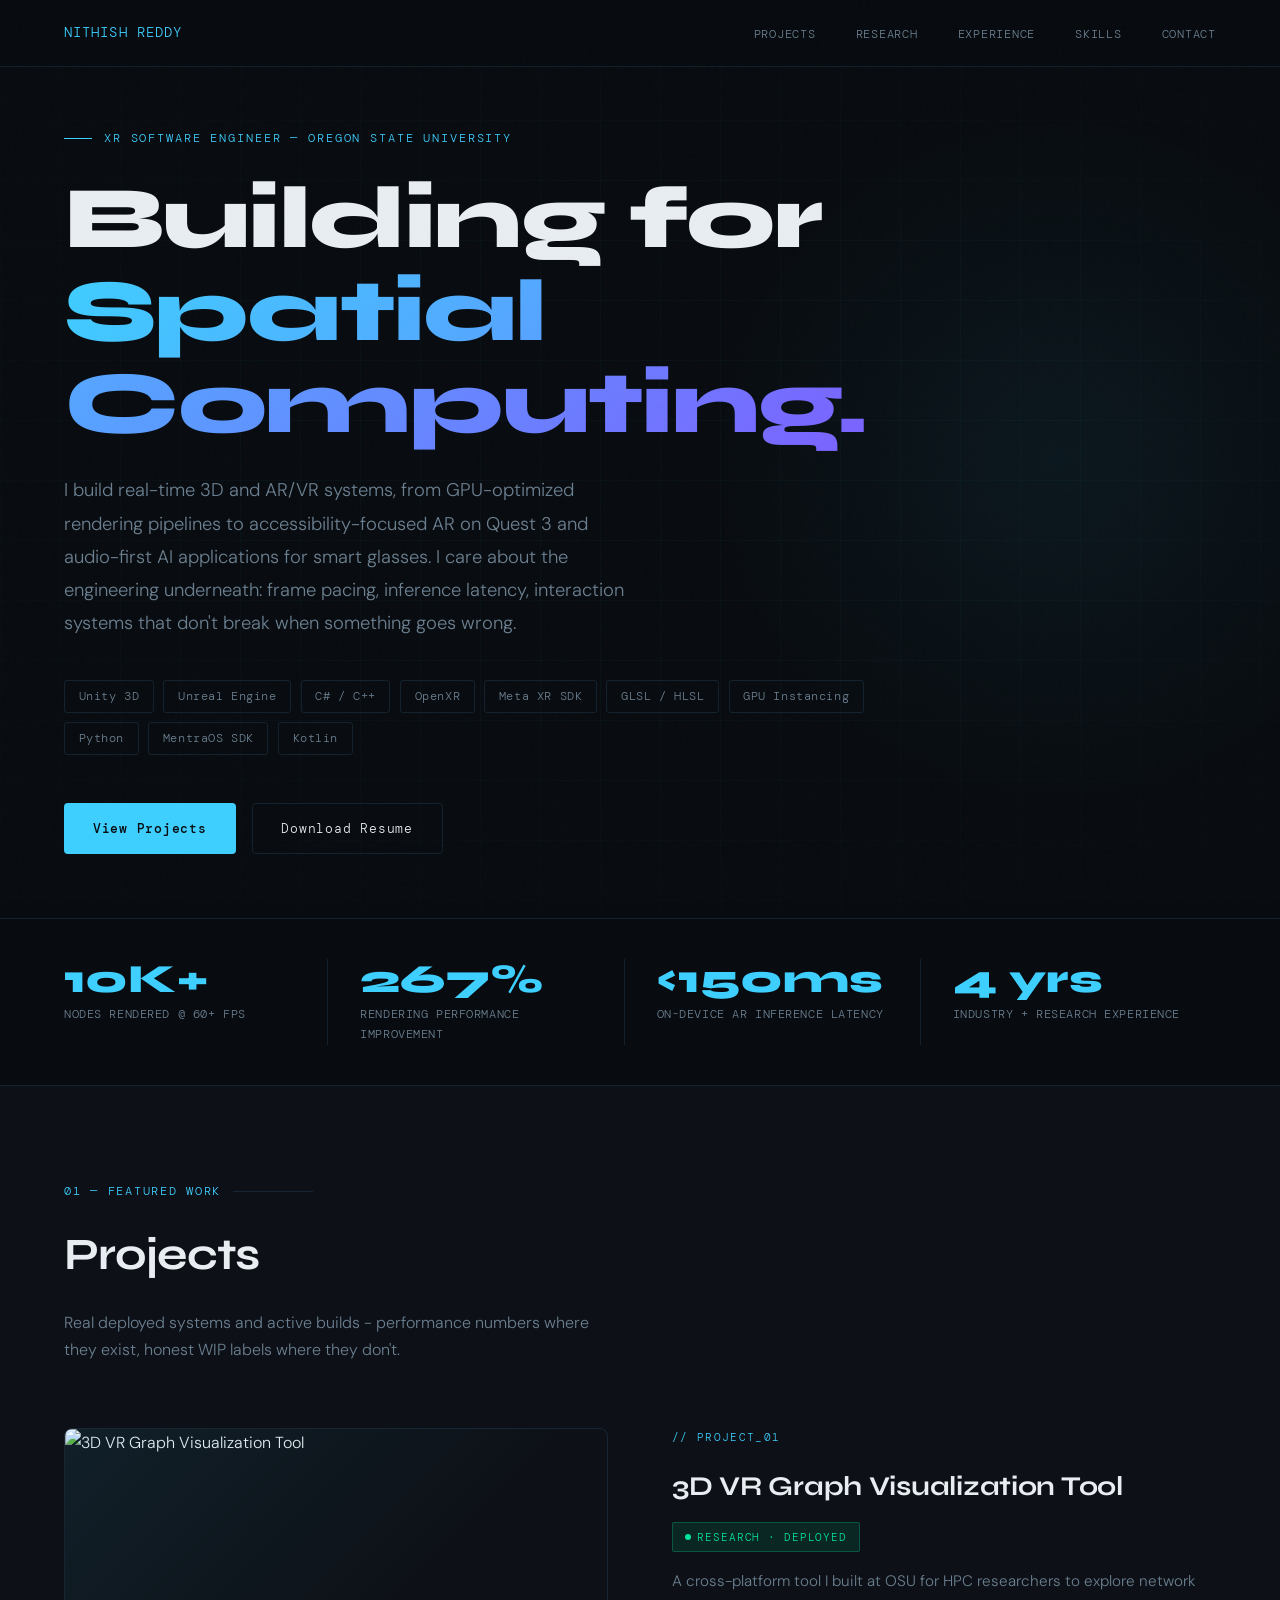
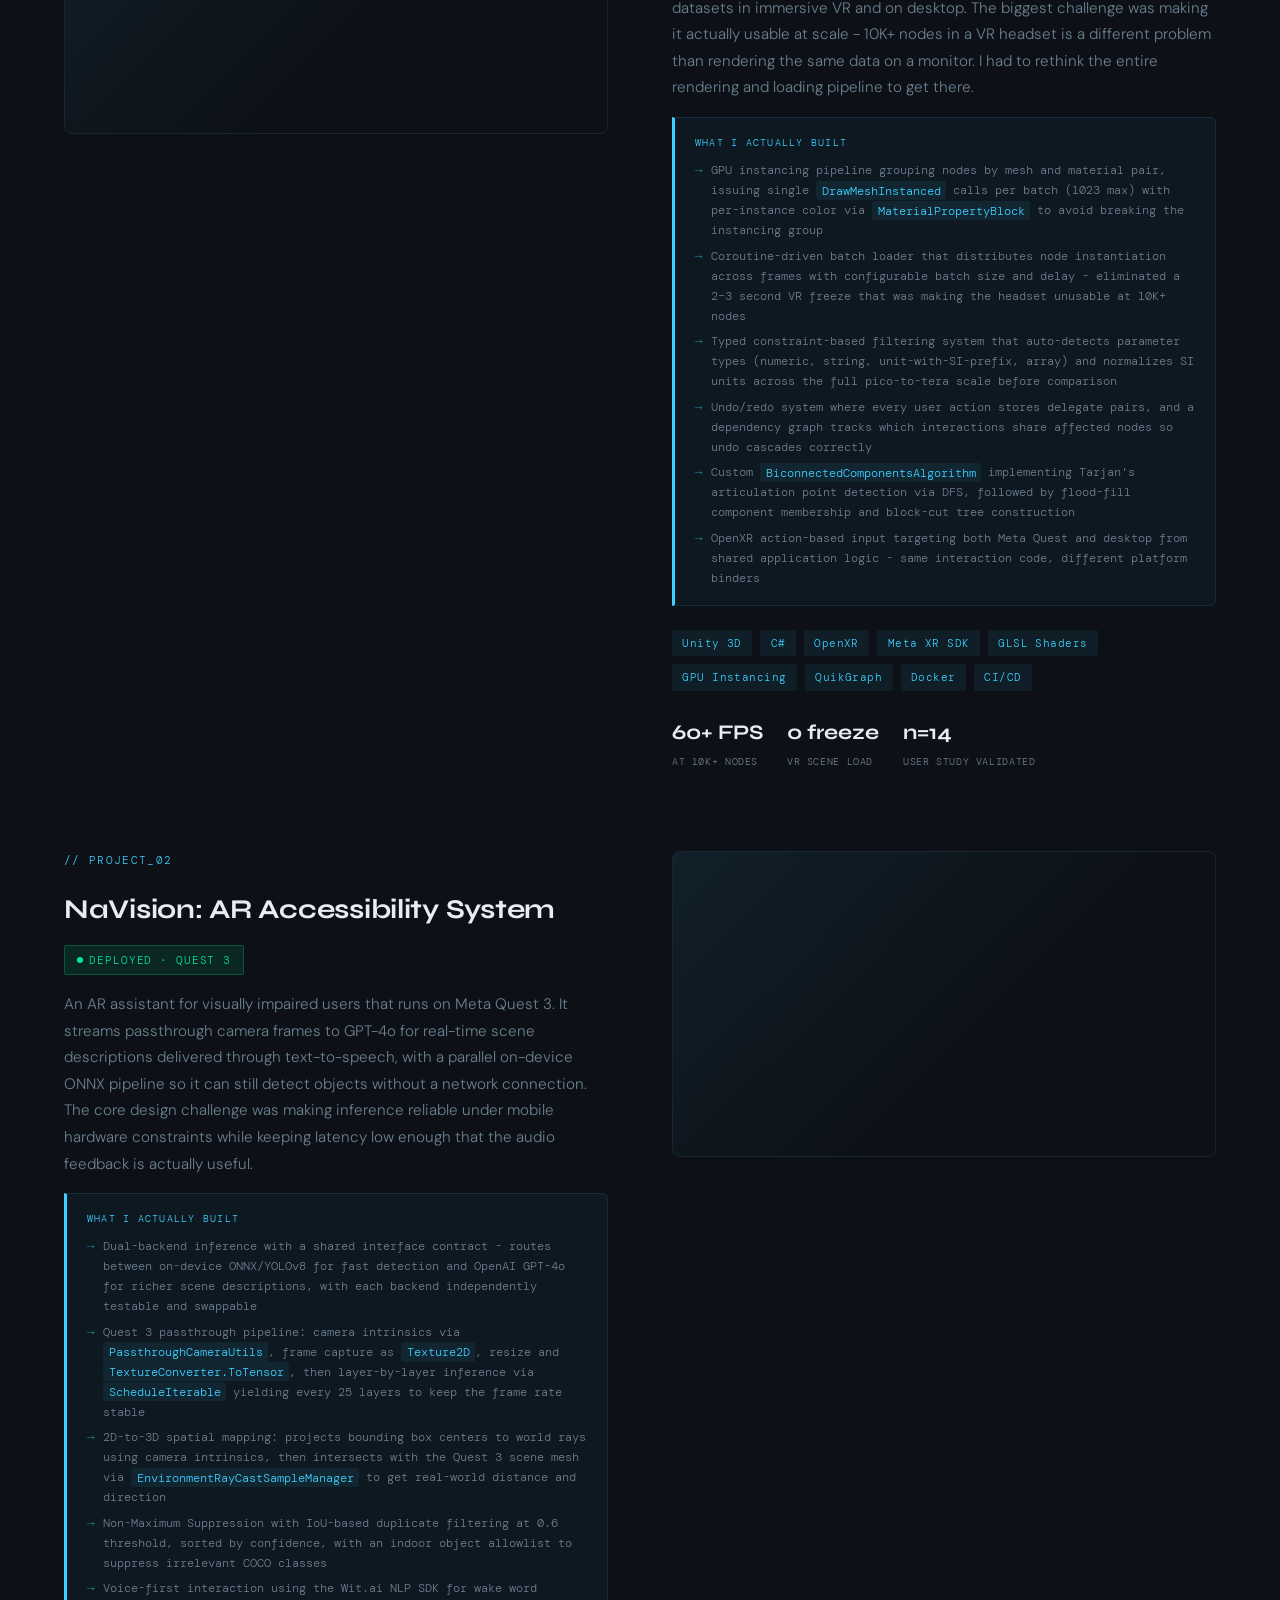
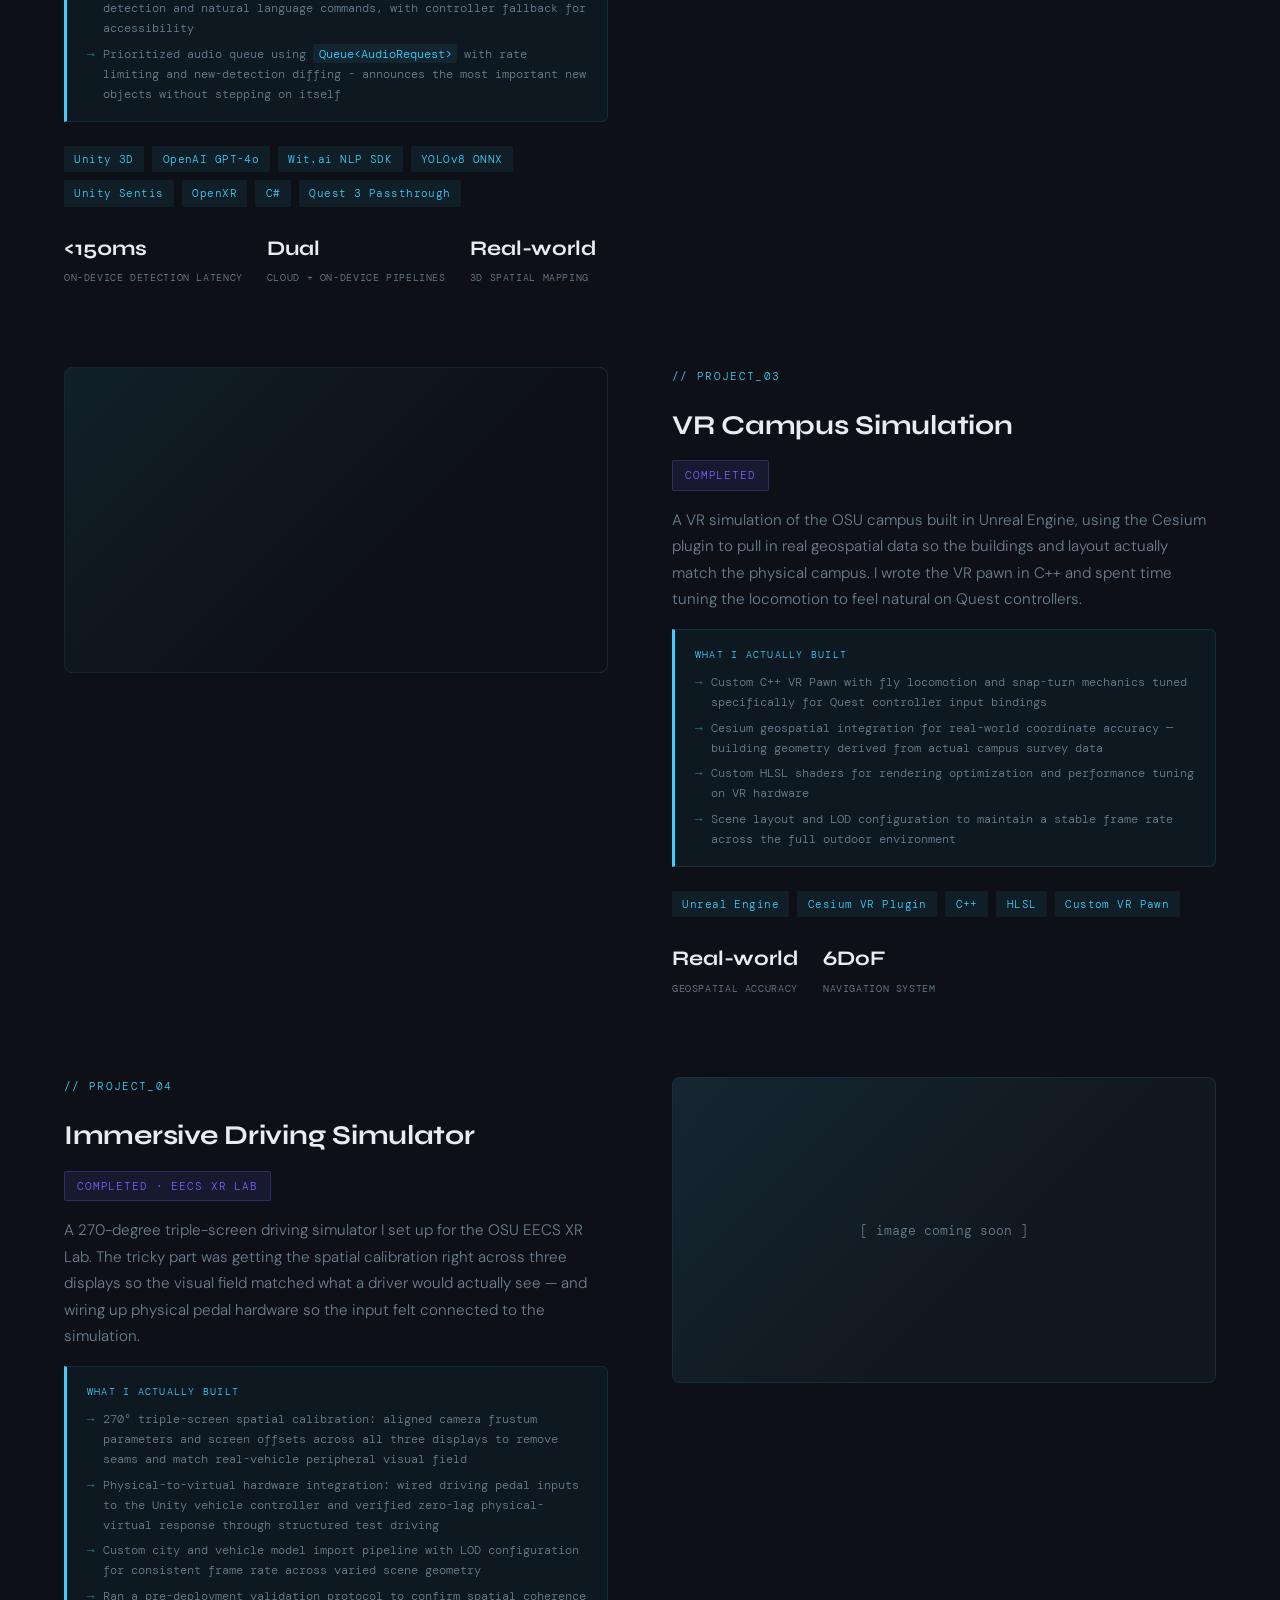
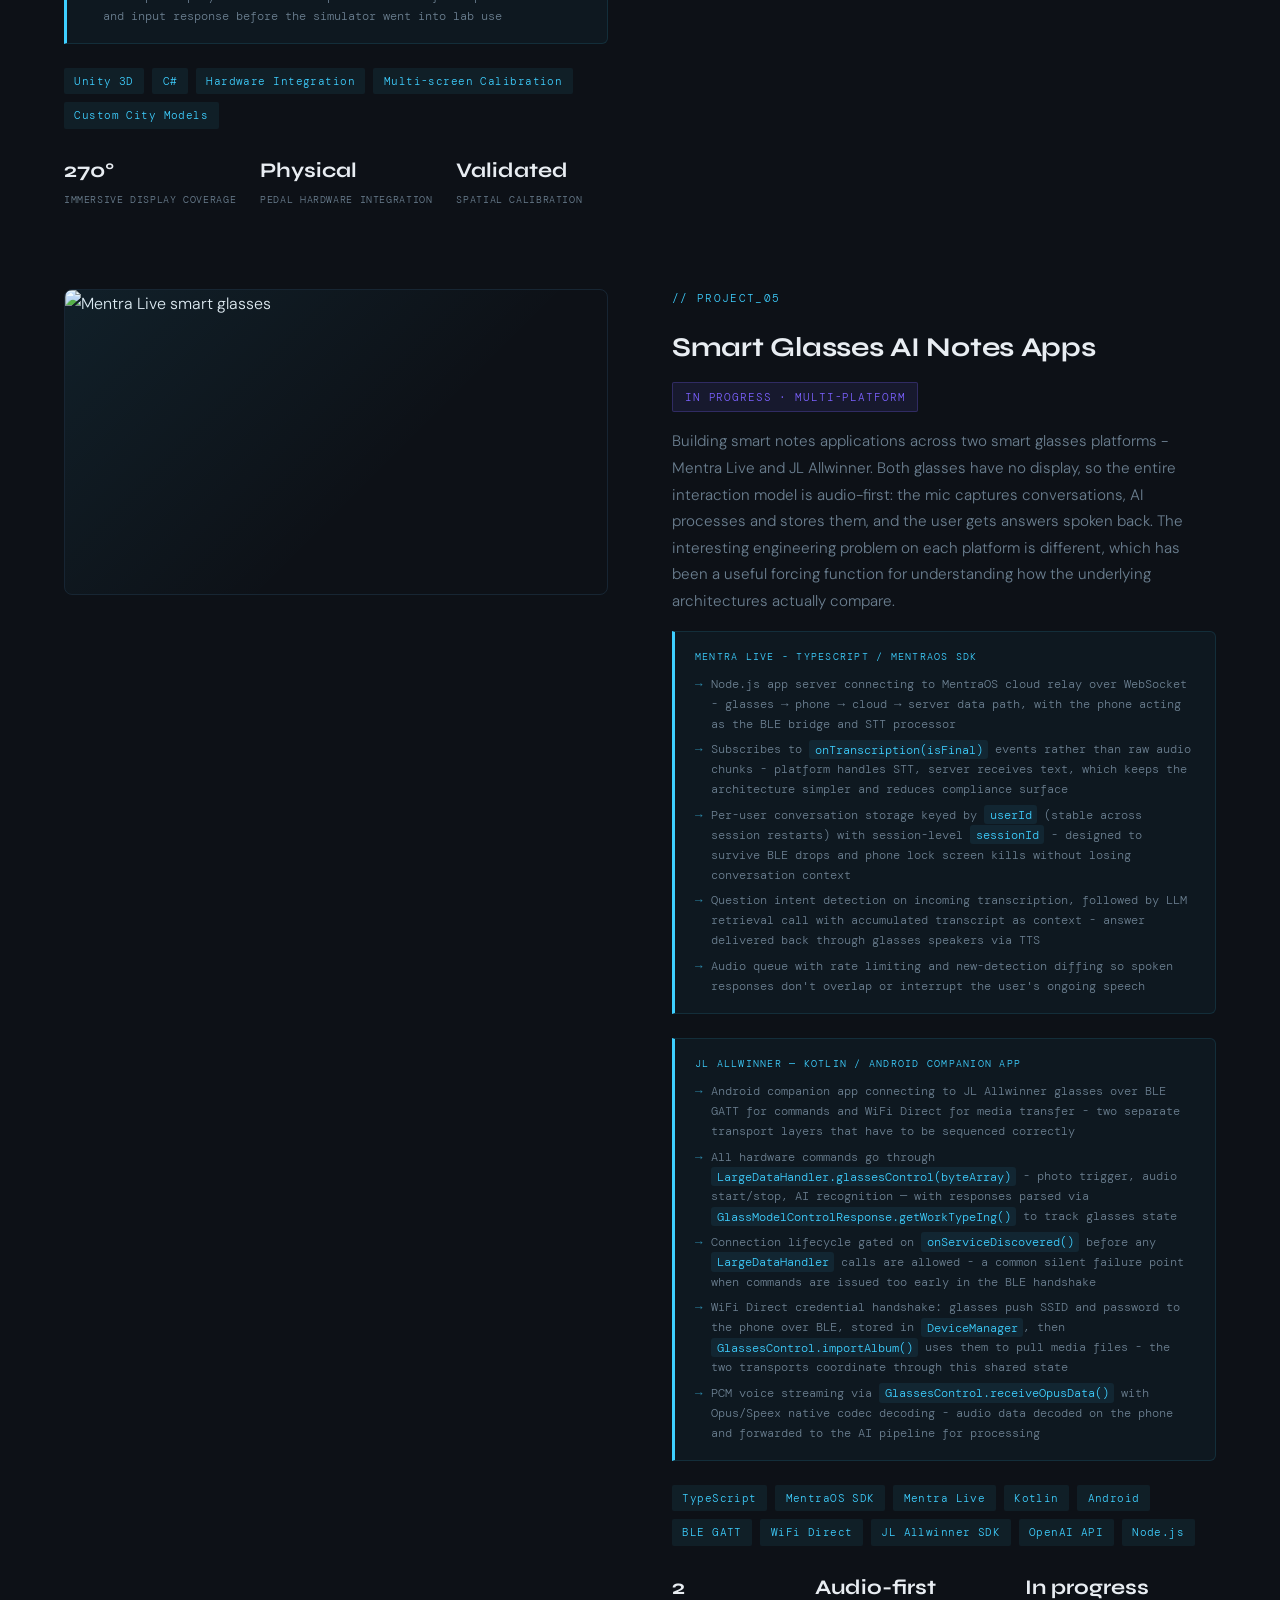
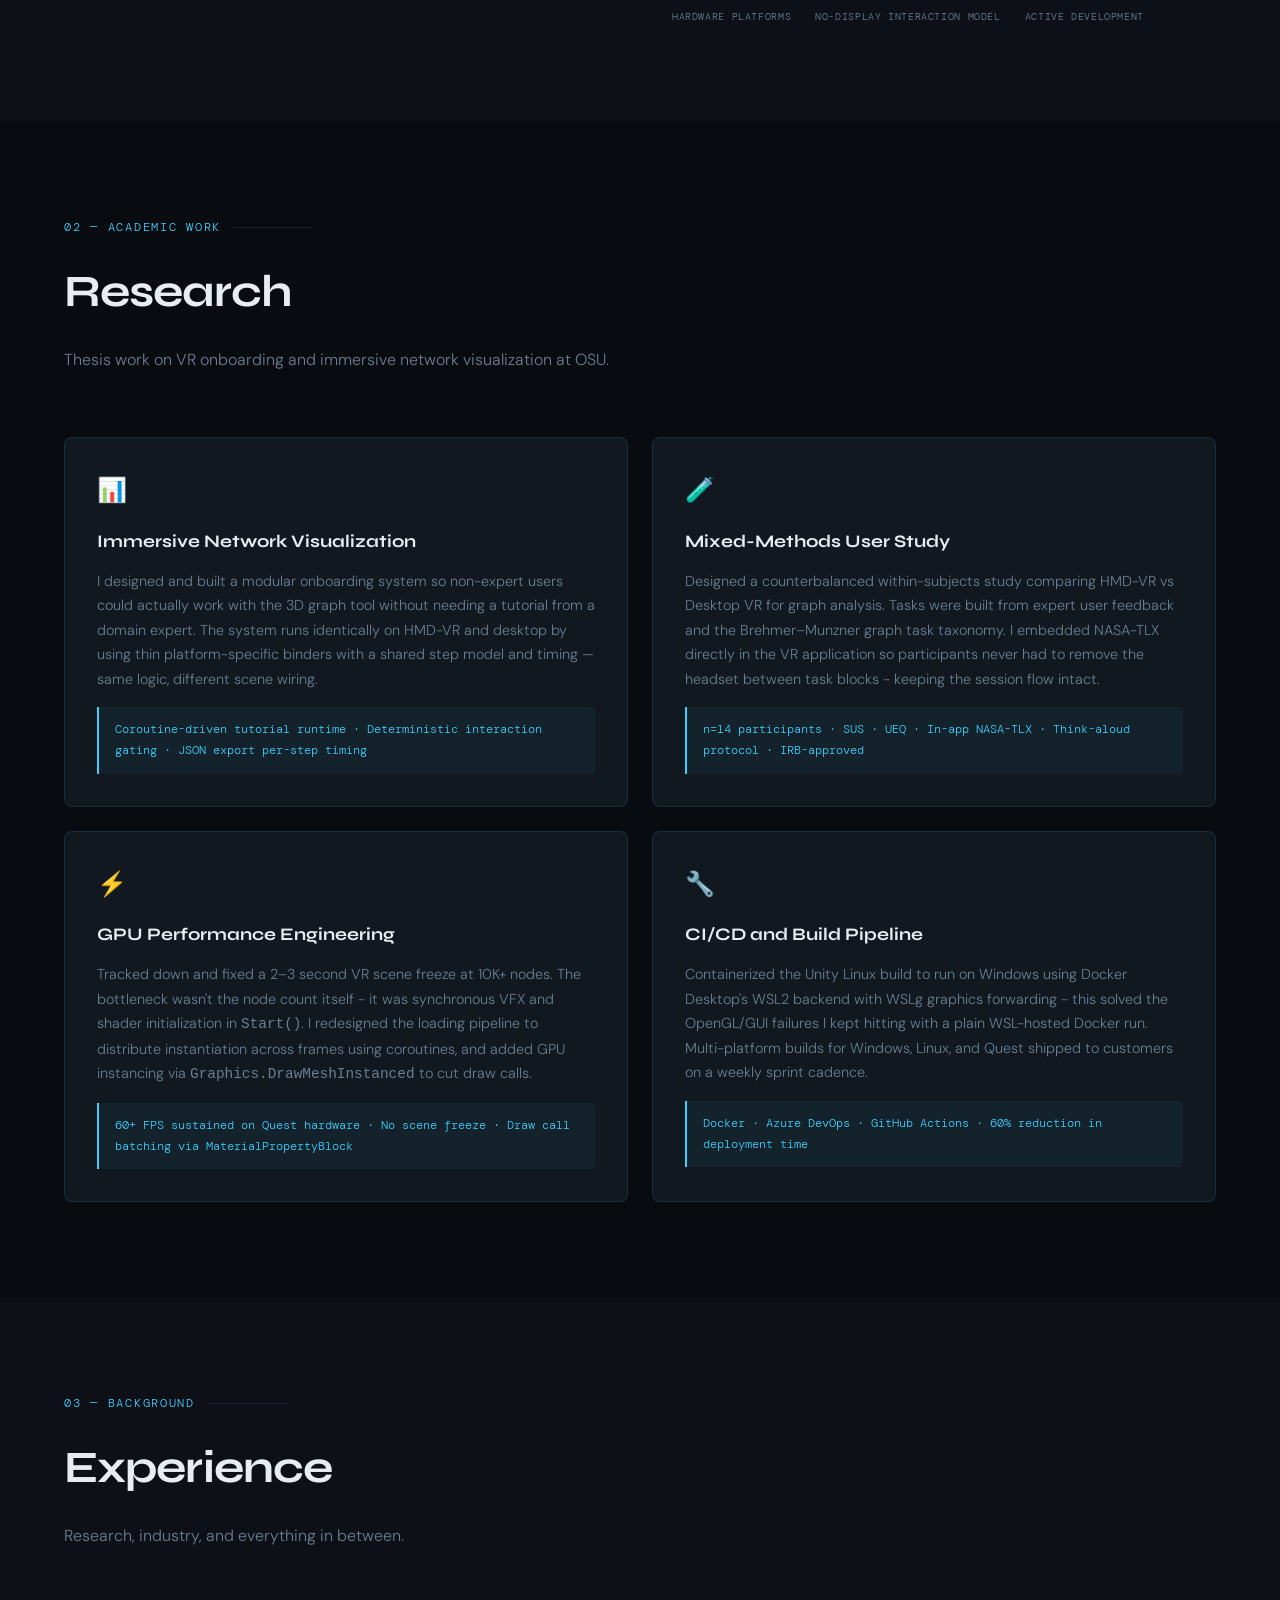
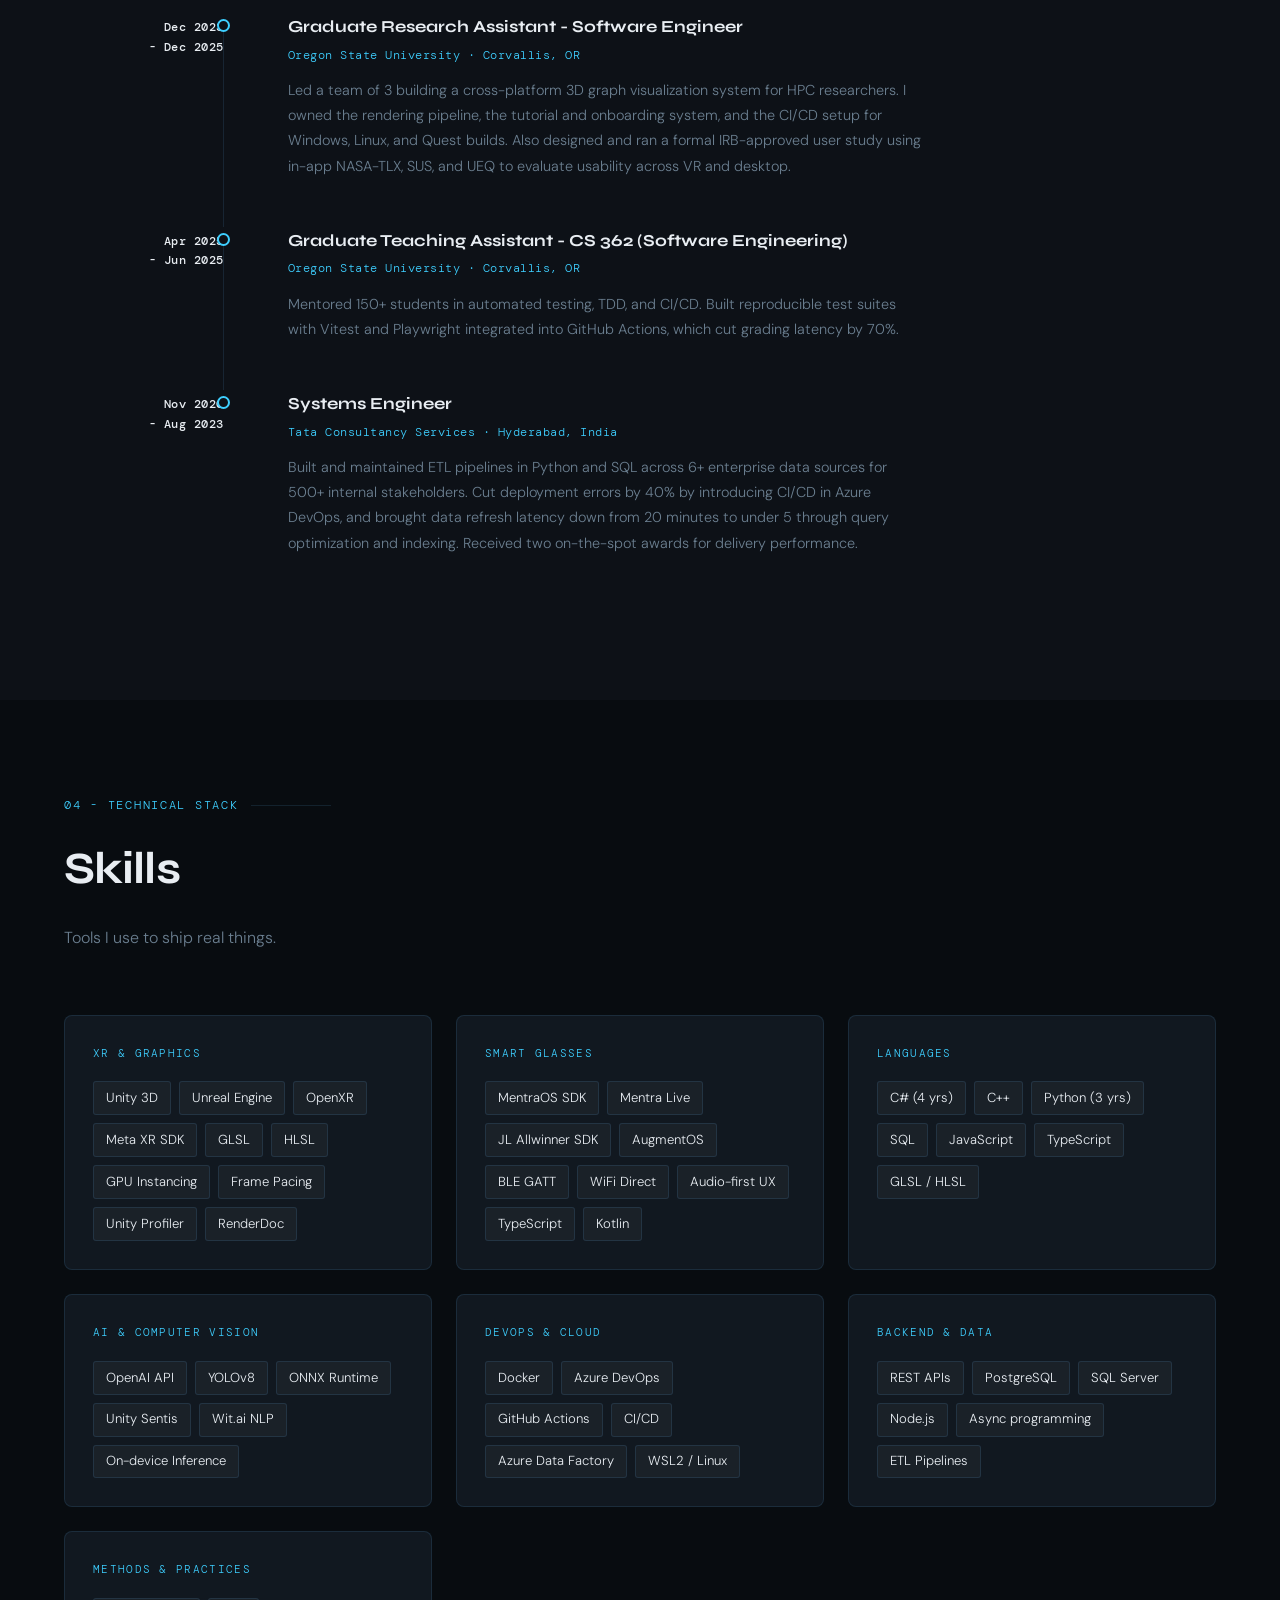
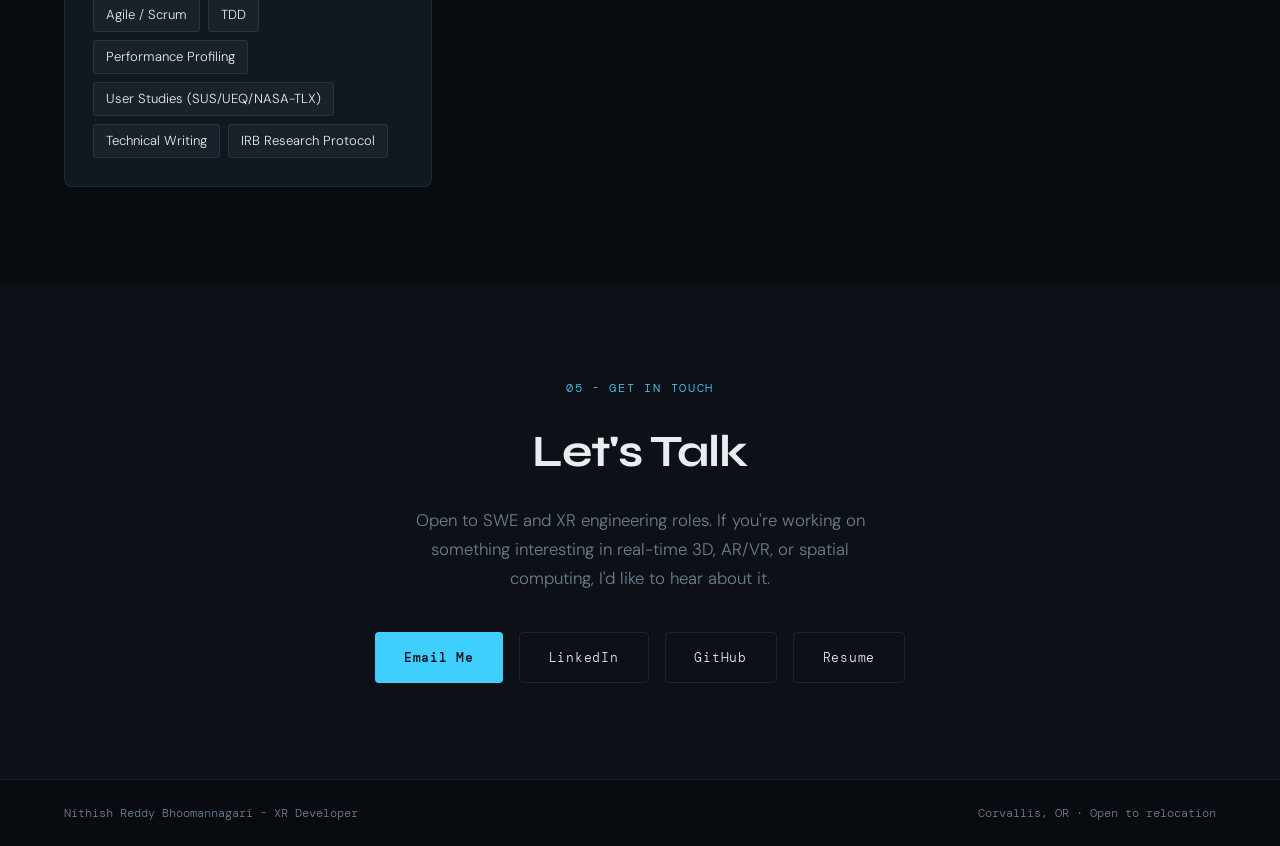
==== commit b9d8649a: "Fix title formatting and update text for clarity" ====
--- a/index.html
+++ b/index.html
@@ -3,7 +3,7 @@
 <head>
   <meta charset="UTF-8" />
   <meta name="viewport" content="width=device-width, initial-scale=1.0" />
-  <title>Nithish Reddy — XR Developer</title>
+  <title>Nithish Reddy - XR Developer</title>
   <link rel="preconnect" href="https://fonts.googleapis.com" />
   <link href="https://fonts.googleapis.com/css2?family=Syne:wght@400;600;700;800&family=DM+Mono:wght@300;400;500&family=DM+Sans:wght@300;400;500&display=swap" rel="stylesheet" />
   <style>
@@ -589,11 +589,13 @@
 
     .timeline-date {
       font-family: var(--font-mono);
-      font-size: 0.75rem;
-      color: var(--muted);
+      font-size: 0.78rem;
+      font-weight: 500;
+      color: var(--text);
       letter-spacing: 0.04em;
       padding-top: 0.3rem;
       text-align: right;
+      line-height: 1.6;
     }
 
     .timeline-dot {
@@ -758,7 +760,7 @@
 
   <!-- Nav -->
   <nav>
-    <a class="nav-logo" href="#">NR_BHOOMANNAGARI</a>
+    <a class="nav-logo" href="#">NITHISH REDDY</a>
     <ul class="nav-links">
       <li><a href="#projects">Projects</a></li>
       <li><a href="#research">Research</a></li>
@@ -775,7 +777,7 @@
       <div class="hero-label">XR Software Engineer — Oregon State University</div>
       <h1>Building for<br /><span>Spatial Computing.</span></h1>
       <p class="hero-desc">
-        I build real-time 3D and AR/VR systems — from GPU-optimized rendering pipelines to accessibility-focused AR on Quest 3. I care about the engineering underneath: frame pacing, inference latency, interaction systems that don't break when something goes wrong.
+        I build real-time 3D and AR/VR systems, from GPU-optimized rendering pipelines to accessibility-focused AR on Quest 3 and audio-first AI applications for smart glasses. I care about the engineering underneath: frame pacing, inference latency, interaction systems that don't break when something goes wrong.
       </p>
       <div class="hero-tags">
         <span class="tag">Unity 3D</span>
@@ -786,6 +788,8 @@
         <span class="tag">GLSL / HLSL</span>
         <span class="tag">GPU Instancing</span>
         <span class="tag">Python</span>
+        <span class="tag">MentraOS SDK</span>
+        <span class="tag">Kotlin</span>
       </div>
       <div class="hero-cta">
         <a href="#projects" class="btn btn-primary">View Projects</a>
@@ -818,7 +822,7 @@
   <section id="projects">
     <div class="section-label">01 — Featured Work</div>
     <h2 class="section-title">Projects</h2>
-    <p class="section-sub">Real deployed systems, real performance numbers, real users.</p>
+    <p class="section-sub">Real deployed systems and active builds - performance numbers where they exist, honest WIP labels where they don't.</p>
 
     <div class="project-list">
 
@@ -832,18 +836,18 @@
           <h3>3D VR Graph Visualization Tool</h3>
           <span class="project-status status-live">Research · Deployed</span>
           <p class="project-desc">
-            A cross-platform tool I built at OSU for HPC researchers to explore network datasets in immersive VR and on desktop. The biggest challenge was making it actually usable at scale — 10K+ nodes in a VR headset is a different problem than rendering the same data on a monitor. I had to rethink the entire rendering and loading pipeline to get there.
+            A cross-platform tool I built at OSU for HPC researchers to explore network datasets in immersive VR and on desktop. The biggest challenge was making it actually usable at scale - 10K+ nodes in a VR headset is a different problem than rendering the same data on a monitor. I had to rethink the entire rendering and loading pipeline to get there.
           </p>
 
           <div class="eng-callout">
             <div class="eng-callout-label">What I actually built</div>
             <ul>
               <li>GPU instancing pipeline grouping nodes by mesh and material pair, issuing single <code>DrawMeshInstanced</code> calls per batch (1023 max) with per-instance color via <code>MaterialPropertyBlock</code> to avoid breaking the instancing group</li>
-              <li>Coroutine-driven batch loader that distributes node instantiation across frames with configurable batch size and delay — eliminated a 2–3 second VR freeze that was making the headset unusable at 10K+ nodes</li>
+              <li>Coroutine-driven batch loader that distributes node instantiation across frames with configurable batch size and delay - eliminated a 2–3 second VR freeze that was making the headset unusable at 10K+ nodes</li>
               <li>Typed constraint-based filtering system that auto-detects parameter types (numeric, string, unit-with-SI-prefix, array) and normalizes SI units across the full pico-to-tera scale before comparison</li>
               <li>Undo/redo system where every user action stores delegate pairs, and a dependency graph tracks which interactions share affected nodes so undo cascades correctly</li>
               <li>Custom <code>BiconnectedComponentsAlgorithm</code> implementing Tarjan's articulation point detection via DFS, followed by flood-fill component membership and block-cut tree construction</li>
-              <li>OpenXR action-based input targeting both Meta Quest and desktop from shared application logic — same interaction code, different platform binders</li>
+              <li>OpenXR action-based input targeting both Meta Quest and desktop from shared application logic - same interaction code, different platform binders</li>
             </ul>
           </div>
 
@@ -891,12 +895,12 @@
           <div class="eng-callout">
             <div class="eng-callout-label">What I actually built</div>
             <ul>
-              <li>Dual-backend inference with a shared interface contract — routes between on-device ONNX/YOLOv8 for fast detection and OpenAI GPT-4o for richer scene descriptions, with each backend independently testable and swappable</li>
+              <li>Dual-backend inference with a shared interface contract - routes between on-device ONNX/YOLOv8 for fast detection and OpenAI GPT-4o for richer scene descriptions, with each backend independently testable and swappable</li>
               <li>Quest 3 passthrough pipeline: camera intrinsics via <code>PassthroughCameraUtils</code>, frame capture as <code>Texture2D</code>, resize and <code>TextureConverter.ToTensor</code>, then layer-by-layer inference via <code>ScheduleIterable</code> yielding every 25 layers to keep the frame rate stable</li>
               <li>2D-to-3D spatial mapping: projects bounding box centers to world rays using camera intrinsics, then intersects with the Quest 3 scene mesh via <code>EnvironmentRayCastSampleManager</code> to get real-world distance and direction</li>
               <li>Non-Maximum Suppression with IoU-based duplicate filtering at 0.6 threshold, sorted by confidence, with an indoor object allowlist to suppress irrelevant COCO classes</li>
               <li>Voice-first interaction using the Wit.ai NLP SDK for wake word detection and natural language commands, with controller fallback for accessibility</li>
-              <li>Prioritized audio queue using <code>Queue&lt;AudioRequest&gt;</code> with rate limiting and new-detection diffing — announces the most important new objects without stepping on itself</li>
+              <li>Prioritized audio queue using <code>Queue&lt;AudioRequest&gt;</code> with rate limiting and new-detection diffing - announces the most important new objects without stepping on itself</li>
             </ul>
           </div>
 
@@ -929,8 +933,8 @@
 
       <!-- VR Campus -->
       <div class="project-item fade-up">
-        <div class="project-media" style="background: var(--surface); display:flex; align-items:center; justify-content:center;">
-          <span style="font-family:var(--font-mono);font-size:0.8rem;color:var(--muted);">[ demo video coming soon ]</span>
+        <div class="project-media">
+          <iframe src=" https://www.youtube.com/embed/n8fTFQmUz-c" title="NaVision AR System" allowfullscreen></iframe>
         </div>
         <div class="project-info">
           <div class="project-num">// PROJECT_03</div>
@@ -1017,6 +1021,70 @@
         </div>
       </div>
 
+      <!-- Smart Glasses -->
+      <div class="project-item fade-up">
+      <div class="project-media">
+        <img src="smartglassesimage.jpeg" alt="Mentra Live smart glasses" style="width:100%;height:100%;object-fit:cover;display:block;" />
+        </div>
+        <div class="project-info">
+          <div class="project-num">// PROJECT_05</div>
+          <h3>Smart Glasses AI Notes Apps</h3>
+          <span class="project-status status-research">In Progress · Multi-platform</span>
+          <p class="project-desc">
+            Building smart notes applications across two smart glasses platforms - Mentra Live and JL Allwinner. Both glasses have no display, so the entire interaction model is audio-first: the mic captures conversations, AI processes and stores them, and the user gets answers spoken back. The interesting engineering problem on each platform is different, which has been a useful forcing function for understanding how the underlying architectures actually compare.
+          </p>
+
+          <div class="eng-callout">
+            <div class="eng-callout-label">Mentra Live - TypeScript / MentraOS SDK</div>
+            <ul>
+              <li>Node.js app server connecting to MentraOS cloud relay over WebSocket - glasses → phone → cloud → server data path, with the phone acting as the BLE bridge and STT processor</li>
+              <li>Subscribes to <code>onTranscription(isFinal)</code> events rather than raw audio chunks - platform handles STT, server receives text, which keeps the architecture simpler and reduces compliance surface</li>
+              <li>Per-user conversation storage keyed by <code>userId</code> (stable across session restarts) with session-level <code>sessionId</code> - designed to survive BLE drops and phone lock screen kills without losing conversation context</li>
+              <li>Question intent detection on incoming transcription, followed by LLM retrieval call with accumulated transcript as context - answer delivered back through glasses speakers via TTS</li>
+              <li>Audio queue with rate limiting and new-detection diffing so spoken responses don't overlap or interrupt the user's ongoing speech</li>
+            </ul>
+          </div>
+
+          <div class="eng-callout">
+            <div class="eng-callout-label">JL Allwinner — Kotlin / Android companion app</div>
+            <ul>
+              <li>Android companion app connecting to JL Allwinner glasses over BLE GATT for commands and WiFi Direct for media transfer - two separate transport layers that have to be sequenced correctly</li>
+              <li>All hardware commands go through <code>LargeDataHandler.glassesControl(byteArray)</code> - photo trigger, audio start/stop, AI recognition — with responses parsed via <code>GlassModelControlResponse.getWorkTypeIng()</code> to track glasses state</li>
+              <li>Connection lifecycle gated on <code>onServiceDiscovered()</code> before any <code>LargeDataHandler</code> calls are allowed - a common silent failure point when commands are issued too early in the BLE handshake</li>
+              <li>WiFi Direct credential handshake: glasses push SSID and password to the phone over BLE, stored in <code>DeviceManager</code>, then <code>GlassesControl.importAlbum()</code> uses them to pull media files - the two transports coordinate through this shared state</li>
+              <li>PCM voice streaming via <code>GlassesControl.receiveOpusData()</code> with Opus/Speex native codec decoding - audio data decoded on the phone and forwarded to the AI pipeline for processing</li>
+            </ul>
+          </div>
+
+          <div class="project-tech-list">
+            <span class="tech-pill">TypeScript</span>
+            <span class="tech-pill">MentraOS SDK</span>
+            <span class="tech-pill">Mentra Live</span>
+            <span class="tech-pill">Kotlin</span>
+            <span class="tech-pill">Android</span>
+            <span class="tech-pill">BLE GATT</span>
+            <span class="tech-pill">WiFi Direct</span>
+            <span class="tech-pill">JL Allwinner SDK</span>
+            <span class="tech-pill">OpenAI API</span>
+            <span class="tech-pill">Node.js</span>
+          </div>
+          <div class="project-metrics">
+            <div class="metric-item">
+              <span class="metric-val">2</span>
+              <span class="metric-label">hardware platforms</span>
+            </div>
+            <div class="metric-item">
+              <span class="metric-val">Audio-first</span>
+              <span class="metric-label">no-display interaction model</span>
+            </div>
+            <div class="metric-item">
+              <span class="metric-val">In progress</span>
+              <span class="metric-label">active development</span>
+            </div>
+          </div>
+        </div>
+      </div>
+
     </div>
   </section>
 
@@ -1036,19 +1104,19 @@
       <div class="research-card fade-up">
         <div class="card-icon">🧪</div>
         <h4>Mixed-Methods User Study</h4>
-        <p>Designed a counterbalanced within-subjects study comparing HMD-VR vs Desktop VR for graph analysis. Tasks were built from expert user feedback and the Brehmer–Munzner graph task taxonomy. I embedded NASA-TLX directly in the VR application so participants never had to remove the headset between task blocks — keeping the session flow intact.</p>
+        <p>Designed a counterbalanced within-subjects study comparing HMD-VR vs Desktop VR for graph analysis. Tasks were built from expert user feedback and the Brehmer–Munzner graph task taxonomy. I embedded NASA-TLX directly in the VR application so participants never had to remove the headset between task blocks - keeping the session flow intact.</p>
         <div class="highlight">n=14 participants · SUS · UEQ · In-app NASA-TLX · Think-aloud protocol · IRB-approved</div>
       </div>
       <div class="research-card fade-up">
         <div class="card-icon">⚡</div>
         <h4>GPU Performance Engineering</h4>
-        <p>Tracked down and fixed a 2–3 second VR scene freeze at 10K+ nodes. The bottleneck wasn't the node count itself — it was synchronous VFX and shader initialization in <code>Start()</code>. I redesigned the loading pipeline to distribute instantiation across frames using coroutines, and added GPU instancing via <code>Graphics.DrawMeshInstanced</code> to cut draw calls.</p>
+        <p>Tracked down and fixed a 2–3 second VR scene freeze at 10K+ nodes. The bottleneck wasn't the node count itself - it was synchronous VFX and shader initialization in <code>Start()</code>. I redesigned the loading pipeline to distribute instantiation across frames using coroutines, and added GPU instancing via <code>Graphics.DrawMeshInstanced</code> to cut draw calls.</p>
         <div class="highlight">60+ FPS sustained on Quest hardware · No scene freeze · Draw call batching via MaterialPropertyBlock</div>
       </div>
       <div class="research-card fade-up">
         <div class="card-icon">🔧</div>
         <h4>CI/CD and Build Pipeline</h4>
-        <p>Containerized the Unity Linux build to run on Windows using Docker Desktop's WSL2 backend with WSLg graphics forwarding — this solved the OpenGL/GUI failures I kept hitting with a plain WSL-hosted Docker run. Multi-platform builds for Windows, Linux, and Quest shipped to customers on a weekly sprint cadence.</p>
+        <p>Containerized the Unity Linux build to run on Windows using Docker Desktop's WSL2 backend with WSLg graphics forwarding - this solved the OpenGL/GUI failures I kept hitting with a plain WSL-hosted Docker run. Multi-platform builds for Windows, Linux, and Quest shipped to customers on a weekly sprint cadence.</p>
         <div class="highlight">Docker · Azure DevOps · GitHub Actions · 60% reduction in deployment time</div>
       </div>
     </div>
@@ -1063,27 +1131,27 @@
     <div class="timeline">
 
       <div class="timeline-item fade-up">
-        <div class="timeline-date">Dec 2023<br />— Oct 2025</div>
+        <div class="timeline-date">Dec 2023<br />- Dec 2025</div>
         <div class="timeline-dot"></div>
         <div class="timeline-body">
-          <h4>Graduate Research Assistant — Software Engineer</h4>
+          <h4>Graduate Research Assistant - Software Engineer</h4>
           <div class="timeline-company">Oregon State University · Corvallis, OR</div>
           <p>Led a team of 3 building a cross-platform 3D graph visualization system for HPC researchers. I owned the rendering pipeline, the tutorial and onboarding system, and the CI/CD setup for Windows, Linux, and Quest builds. Also designed and ran a formal IRB-approved user study using in-app NASA-TLX, SUS, and UEQ to evaluate usability across VR and desktop.</p>
         </div>
       </div>
 
       <div class="timeline-item fade-up">
-        <div class="timeline-date">Apr 2025<br />— Jun 2025</div>
+        <div class="timeline-date">Apr 2025<br />- Jun 2025</div>
         <div class="timeline-dot"></div>
         <div class="timeline-body">
-          <h4>Graduate Teaching Assistant — CS 362 (Software Engineering)</h4>
+          <h4>Graduate Teaching Assistant - CS 362 (Software Engineering)</h4>
           <div class="timeline-company">Oregon State University · Corvallis, OR</div>
           <p>Mentored 150+ students in automated testing, TDD, and CI/CD. Built reproducible test suites with Vitest and Playwright integrated into GitHub Actions, which cut grading latency by 70%.</p>
         </div>
       </div>
 
       <div class="timeline-item fade-up">
-        <div class="timeline-date">Nov 2020<br />— Aug 2023</div>
+        <div class="timeline-date">Nov 2020<br />- Aug 2023</div>
         <div class="timeline-dot"></div>
         <div class="timeline-body">
           <h4>Systems Engineer</h4>
@@ -1097,7 +1165,7 @@
 
   <!-- Skills -->
   <section id="skills">
-    <div class="section-label">04 — Technical Stack</div>
+    <div class="section-label">04 - Technical Stack</div>
     <h2 class="section-title">Skills</h2>
     <p class="section-sub">Tools I use to ship real things.</p>
 
@@ -1118,6 +1186,20 @@
         </div>
       </div>
       <div class="skill-group fade-up">
+        <div class="skill-group-label">Smart Glasses</div>
+        <div class="skill-items">
+          <span class="skill-chip">MentraOS SDK</span>
+          <span class="skill-chip">Mentra Live</span>
+          <span class="skill-chip">JL Allwinner SDK</span>
+          <span class="skill-chip">AugmentOS</span>
+          <span class="skill-chip">BLE GATT</span>
+          <span class="skill-chip">WiFi Direct</span>
+          <span class="skill-chip">Audio-first UX</span>
+          <span class="skill-chip">TypeScript</span>
+          <span class="skill-chip">Kotlin</span>
+        </div>
+      </div>
+      <div class="skill-group fade-up">
         <div class="skill-group-label">Languages</div>
         <div class="skill-items">
           <span class="skill-chip">C# (4 yrs)</span>
@@ -1178,7 +1260,7 @@
 
   <!-- Contact -->
   <section id="contact">
-    <div class="section-label">05 — Get In Touch</div>
+    <div class="section-label">05 - Get In Touch</div>
     <h2 class="section-title">Let's Talk</h2>
     <p class="contact-desc">Open to SWE and XR engineering roles. If you're working on something interesting in real-time 3D, AR/VR, or spatial computing, I'd like to hear about it.</p>
     <div class="contact-links">
@@ -1191,7 +1273,7 @@
 
   <!-- Footer -->
   <footer>
-    <span>Nithish Reddy Bhoomannagari — XR Developer</span>
+    <span>Nithish Reddy Bhoomannagari - XR Developer</span>
     <span>Corvallis, OR · Open to relocation</span>
   </footer>
 
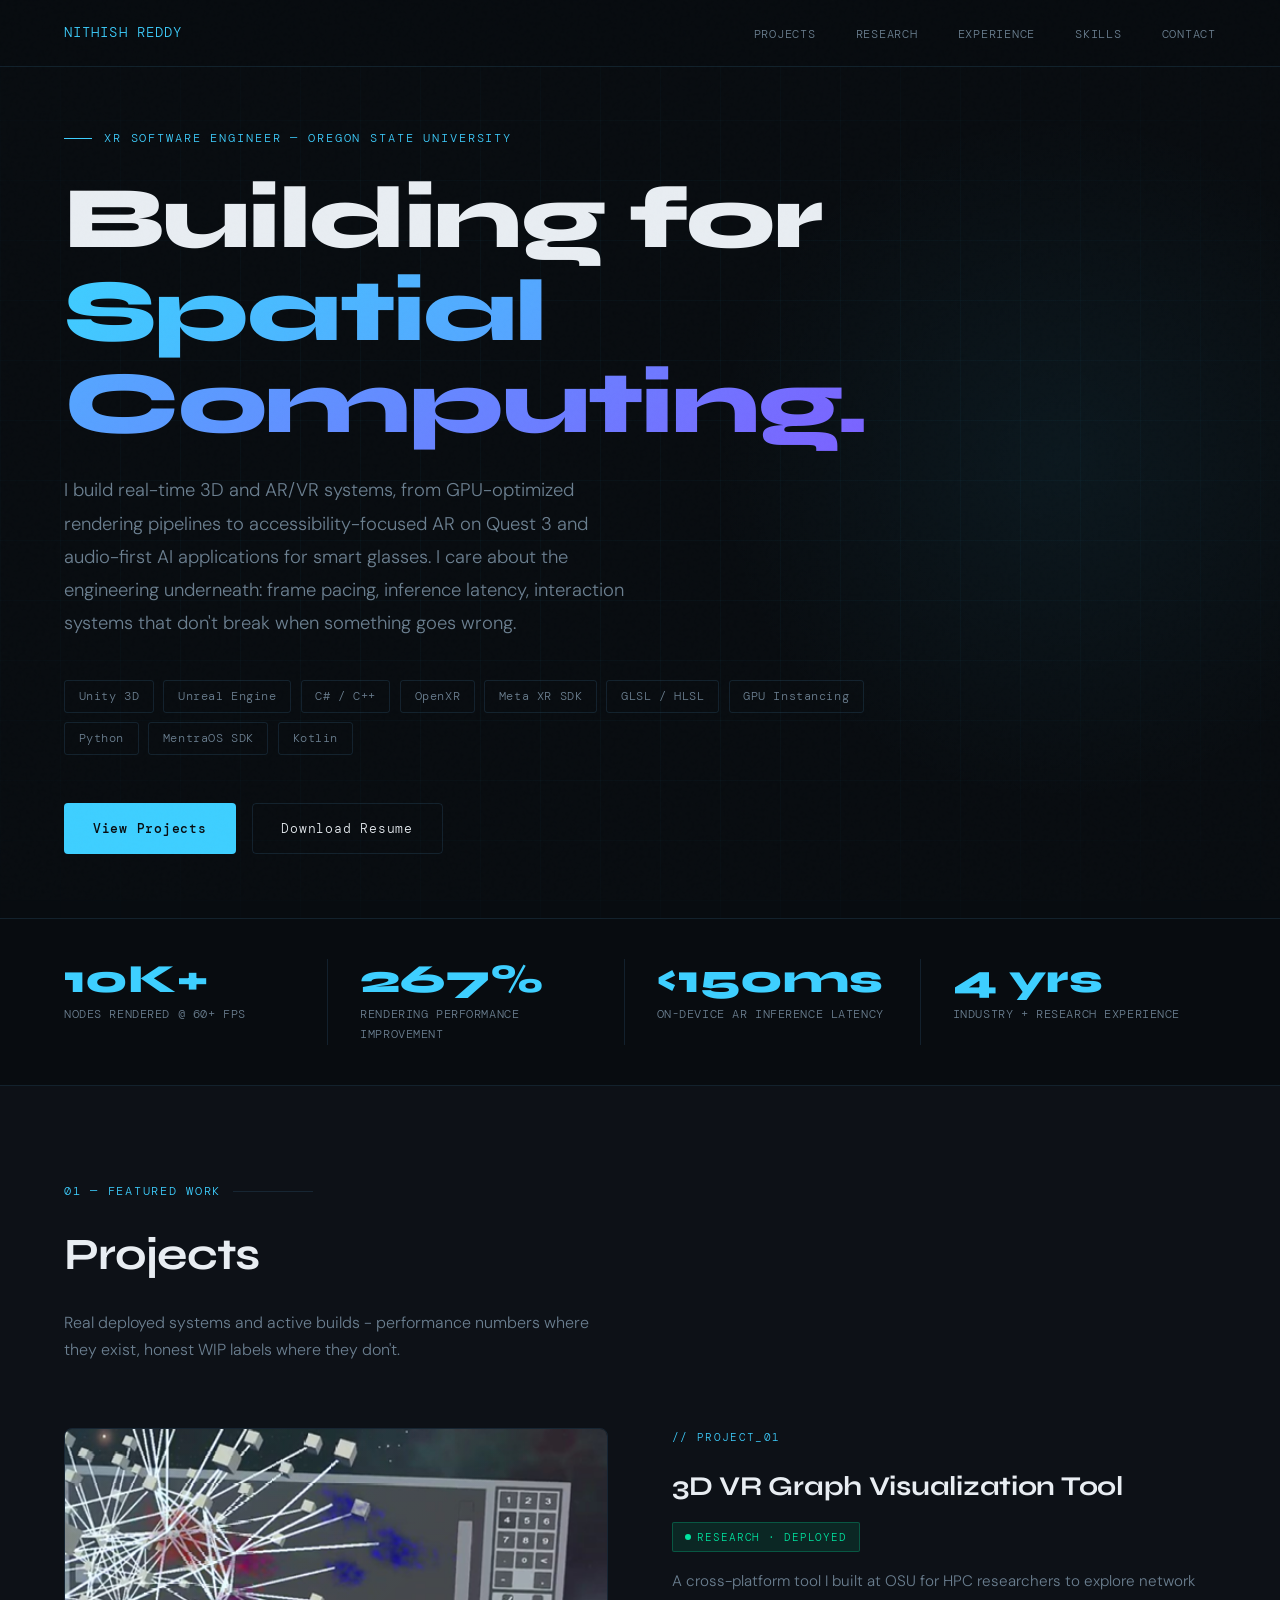
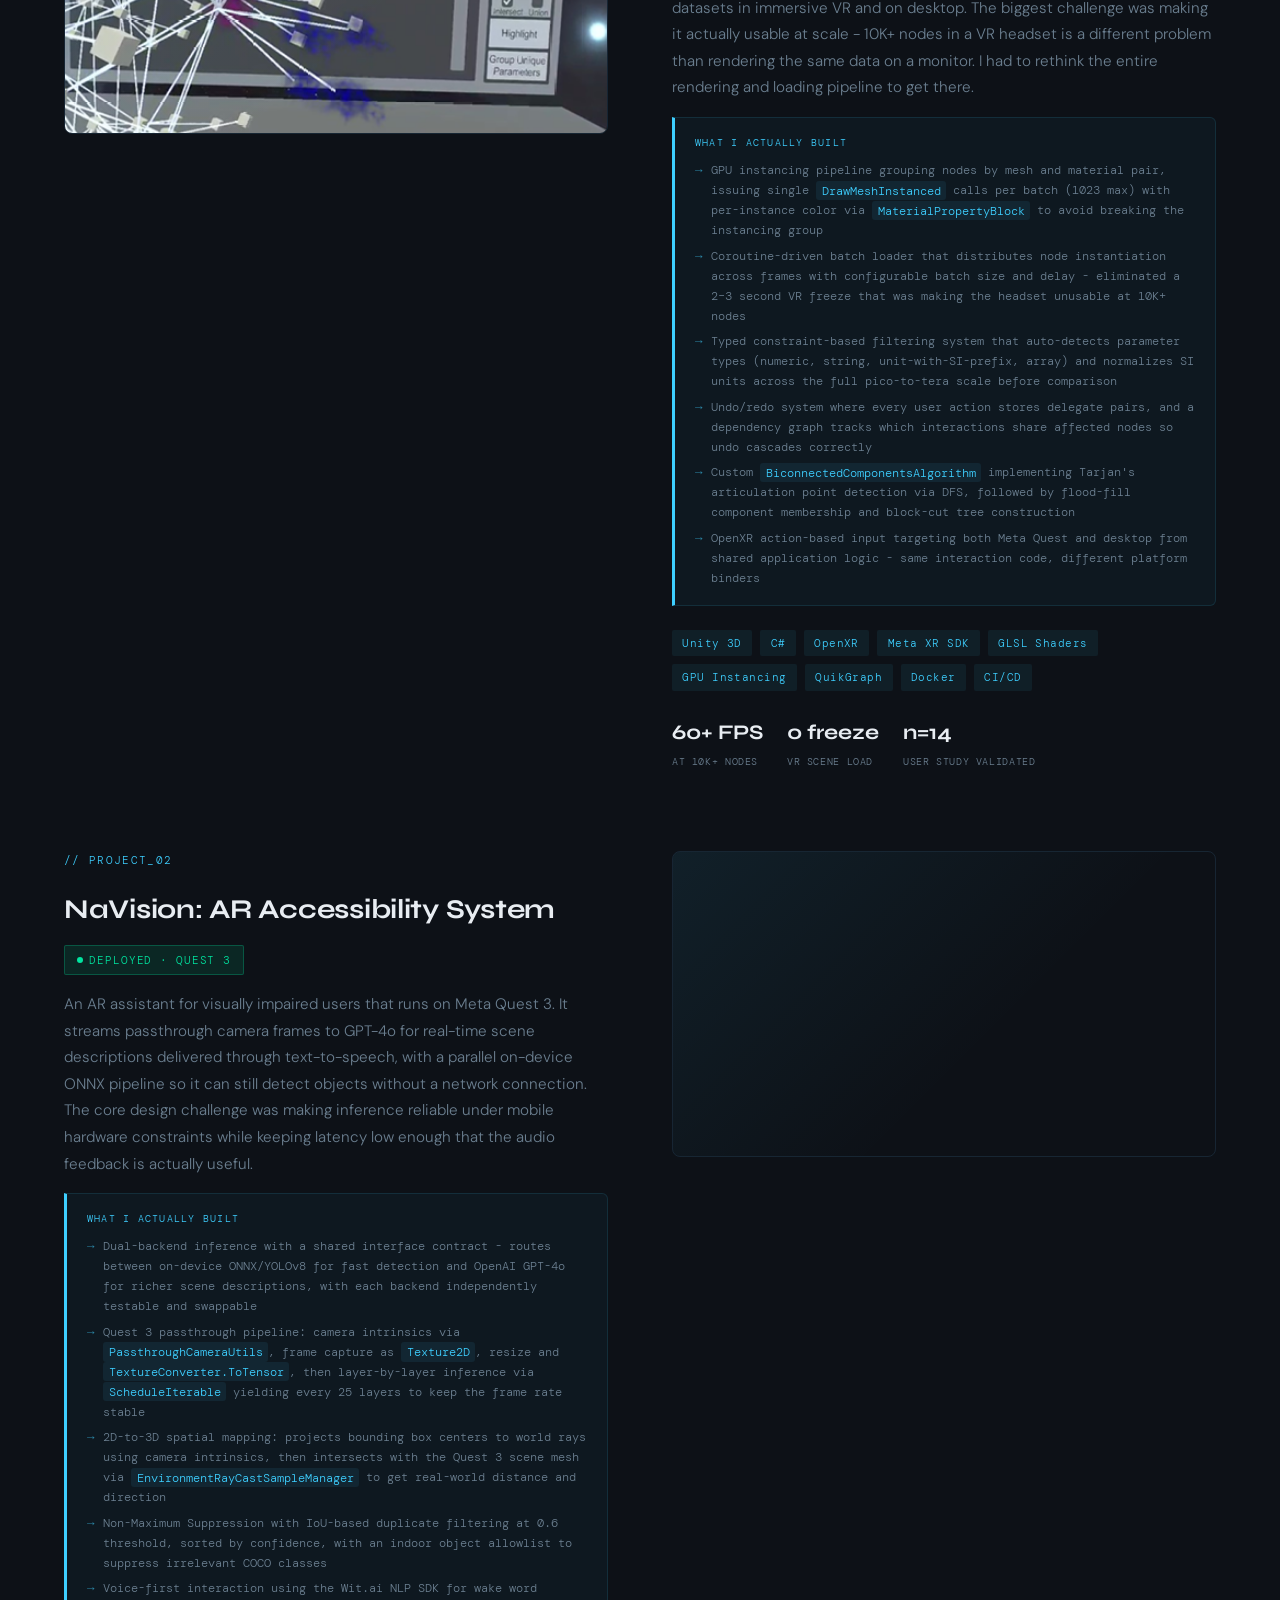
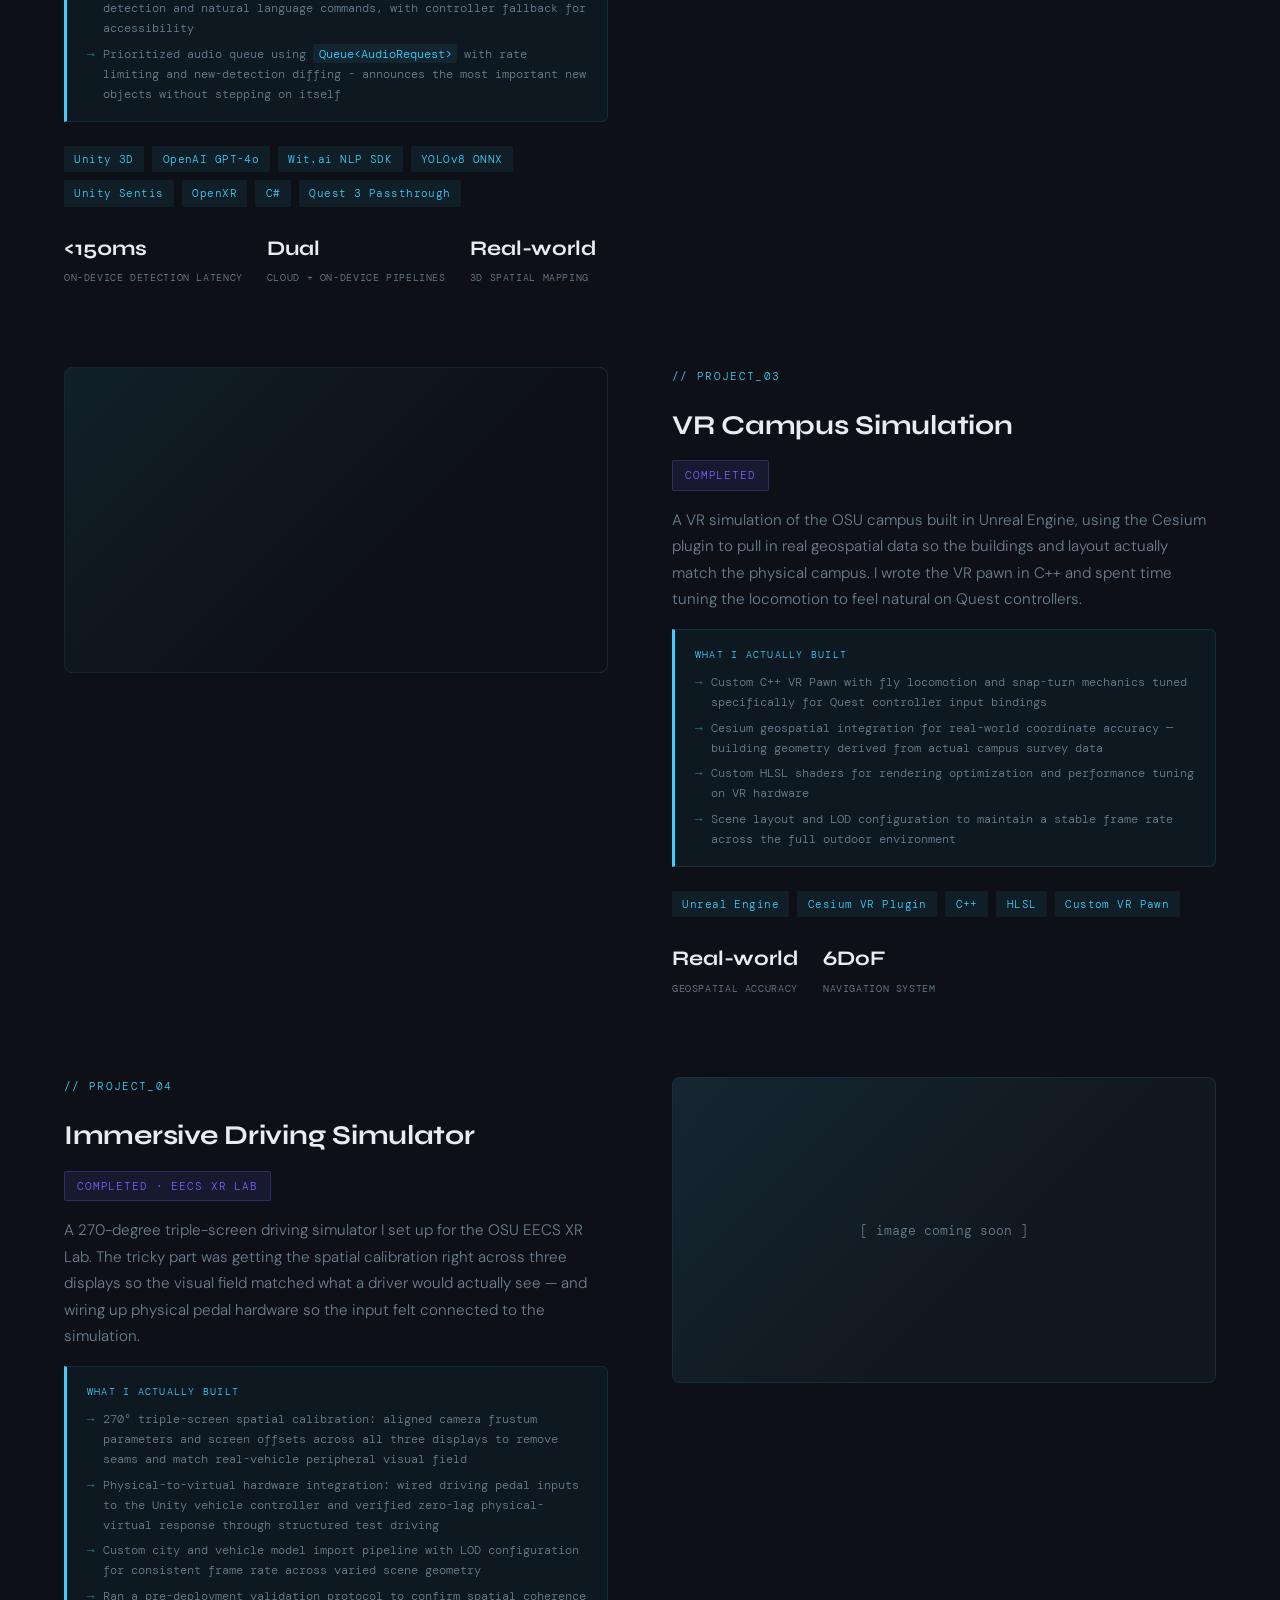
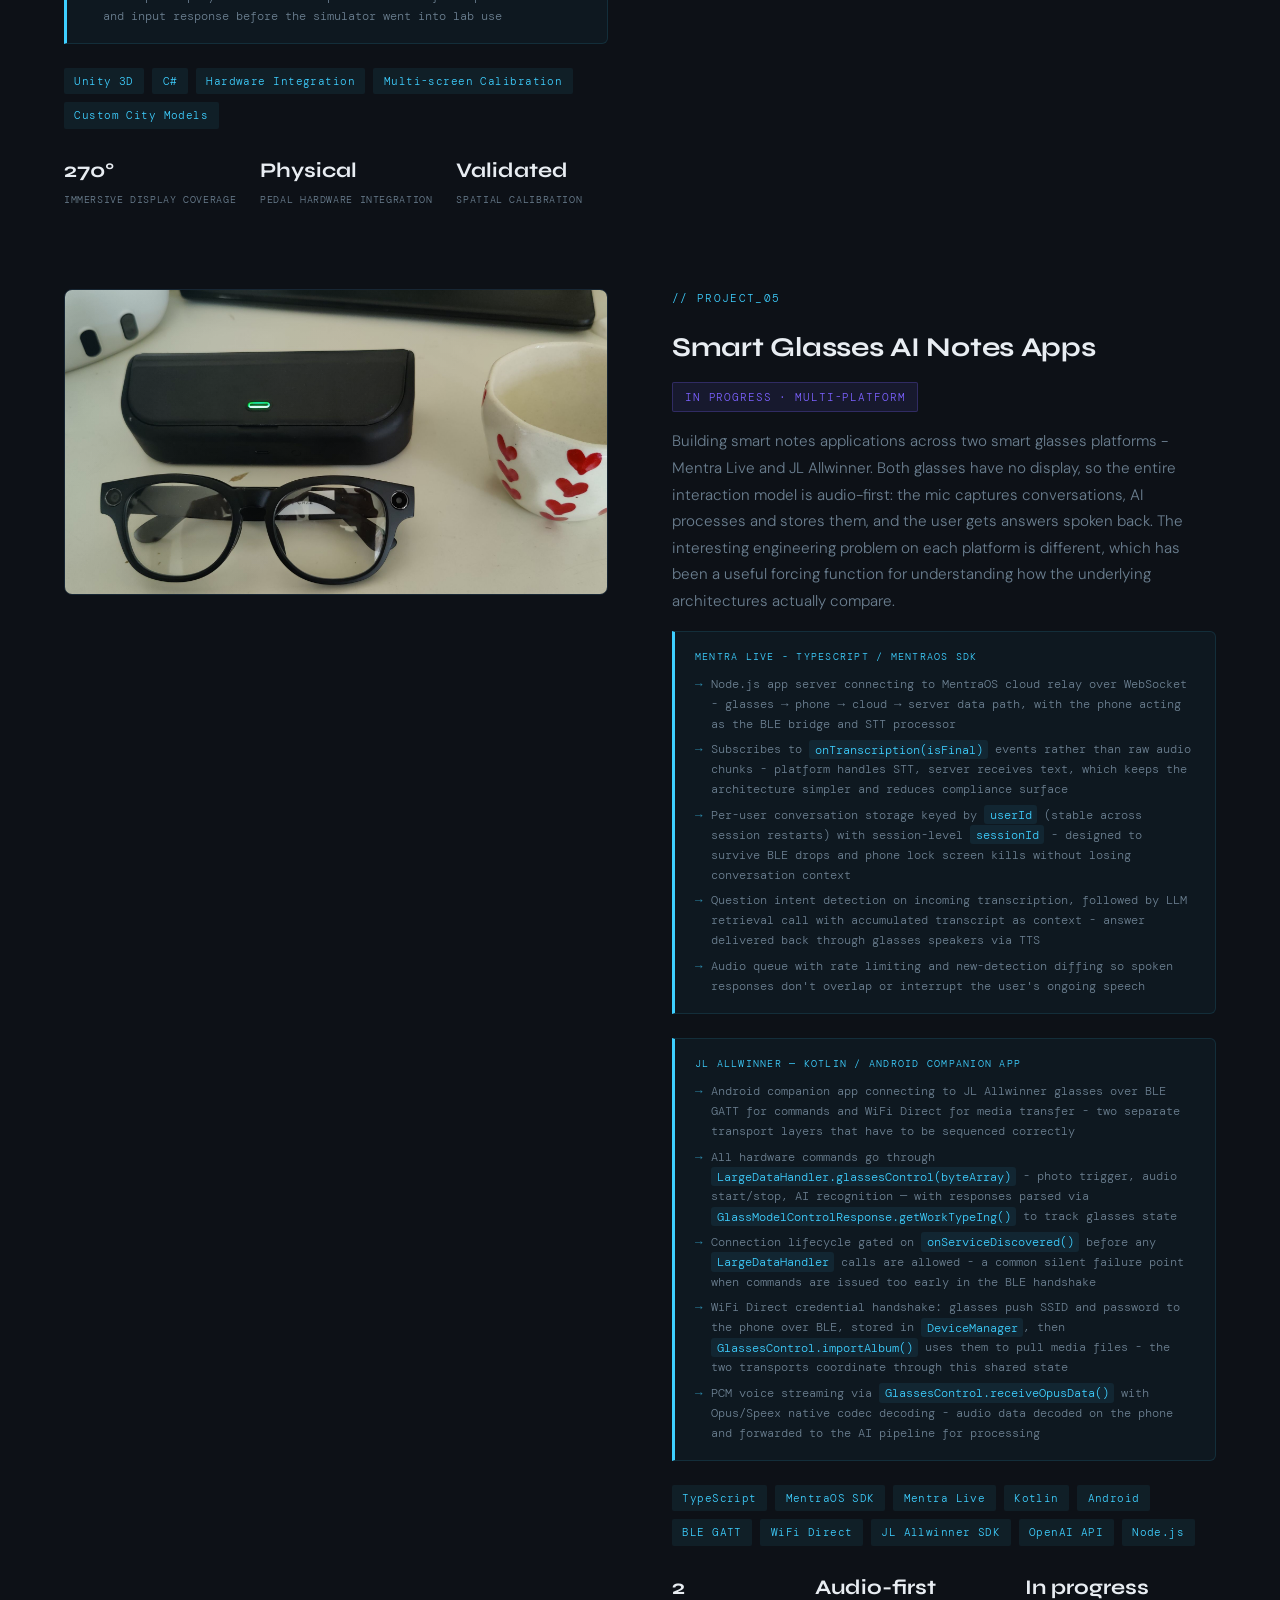
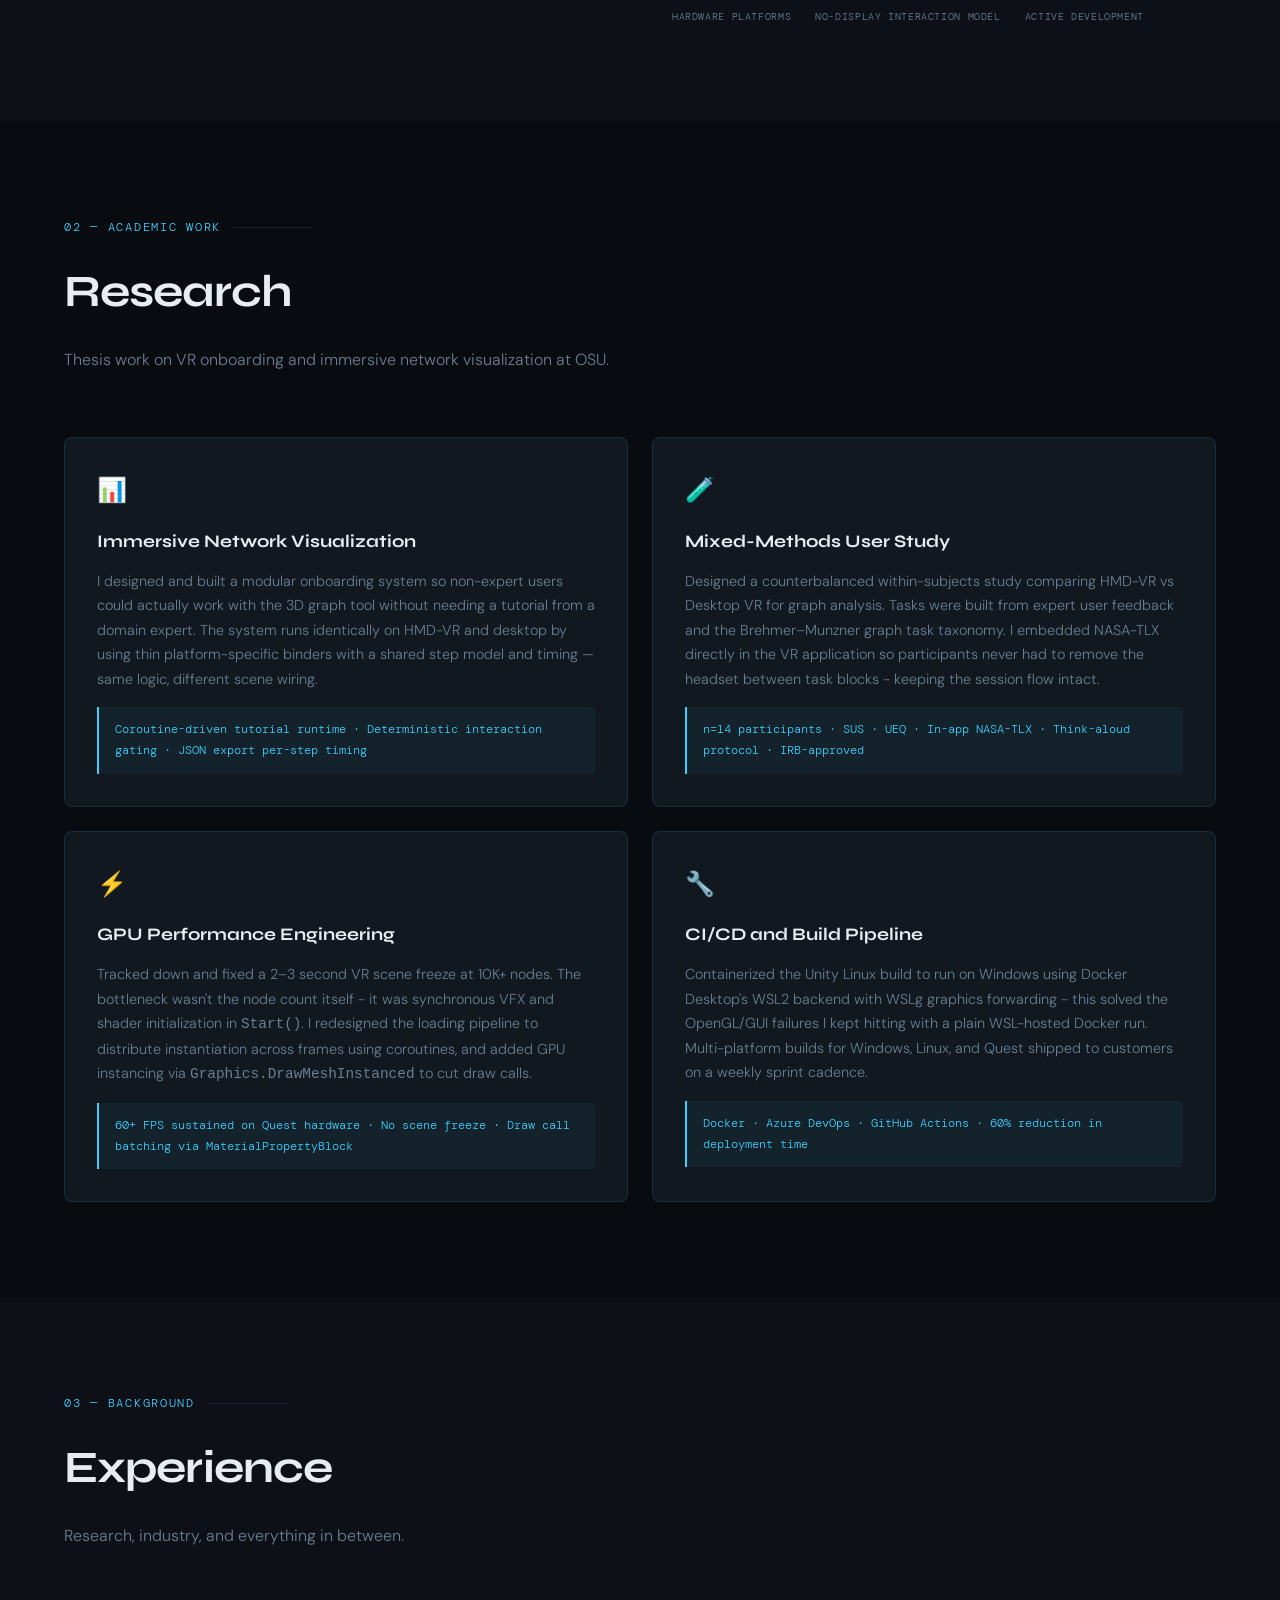
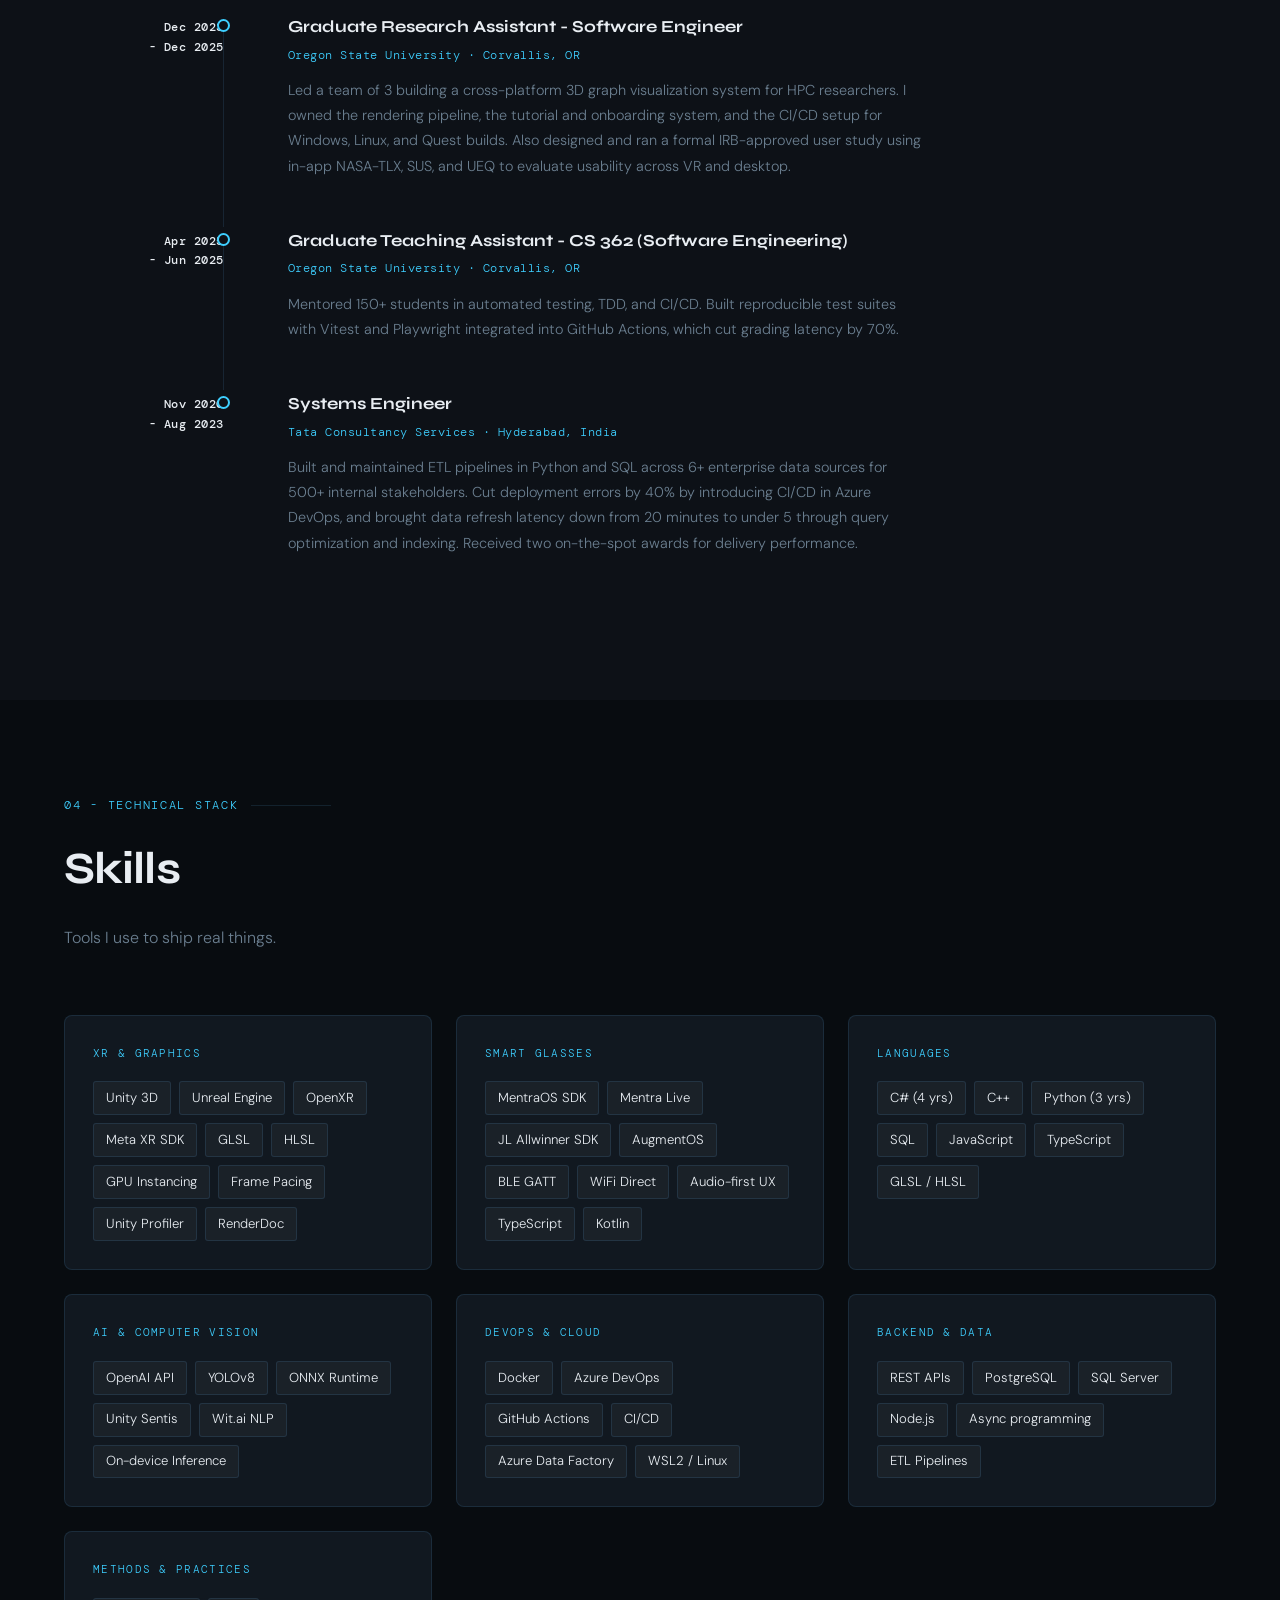
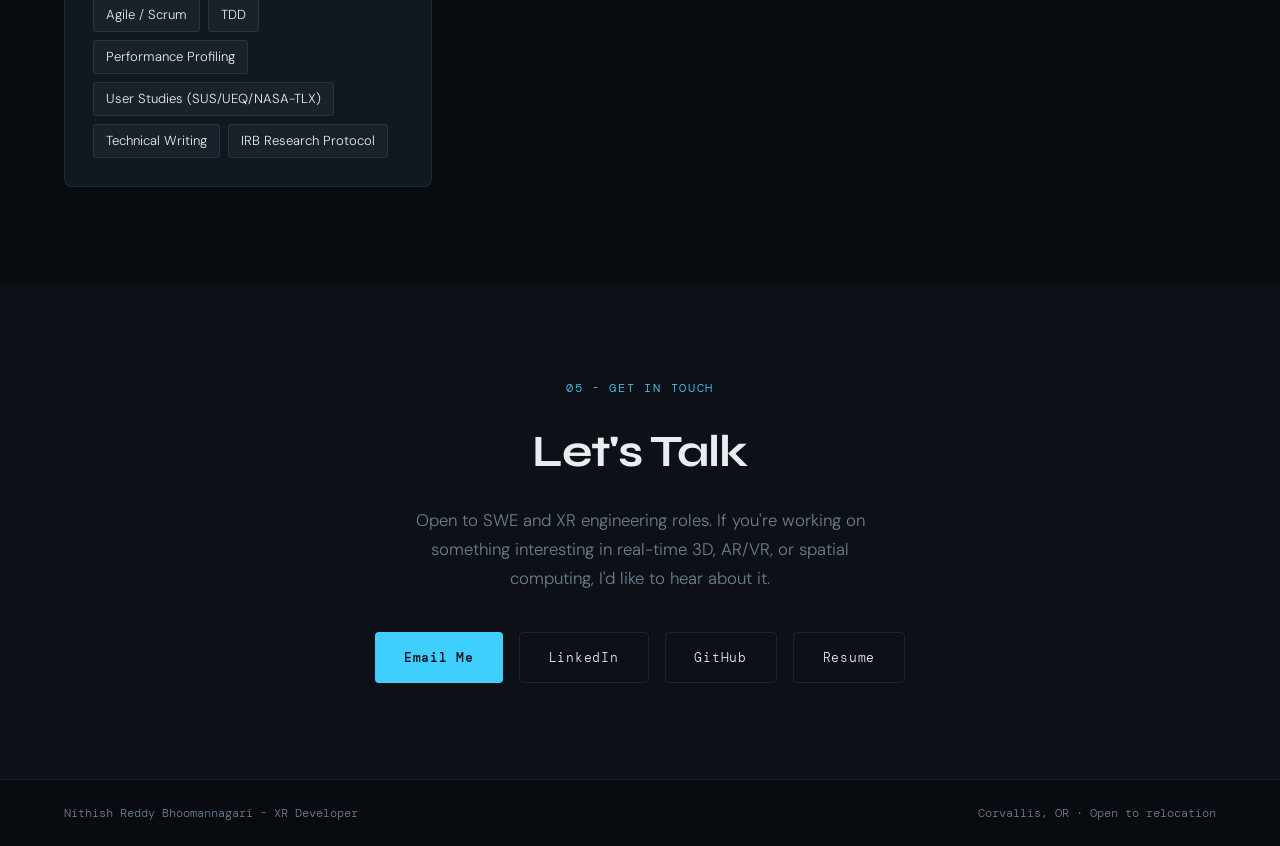
==== commit 41bb7a01: "Update video link for NaVision AR System" ====
--- a/index.html
+++ b/index.html
@@ -882,7 +882,7 @@
       <!-- NaVision -->
       <div class="project-item fade-up">
         <div class="project-media">
-          <iframe src="https://www.youtube.com/embed/n8fTFQmUz-c" title="NaVision AR System" allowfullscreen></iframe>
+          <iframe src="https://www.youtube.com/embed/ngsqKmwUl-E" title="NaVision AR System" allowfullscreen></iframe>
         </div>
         <div class="project-info">
           <div class="project-num">// PROJECT_02</div>
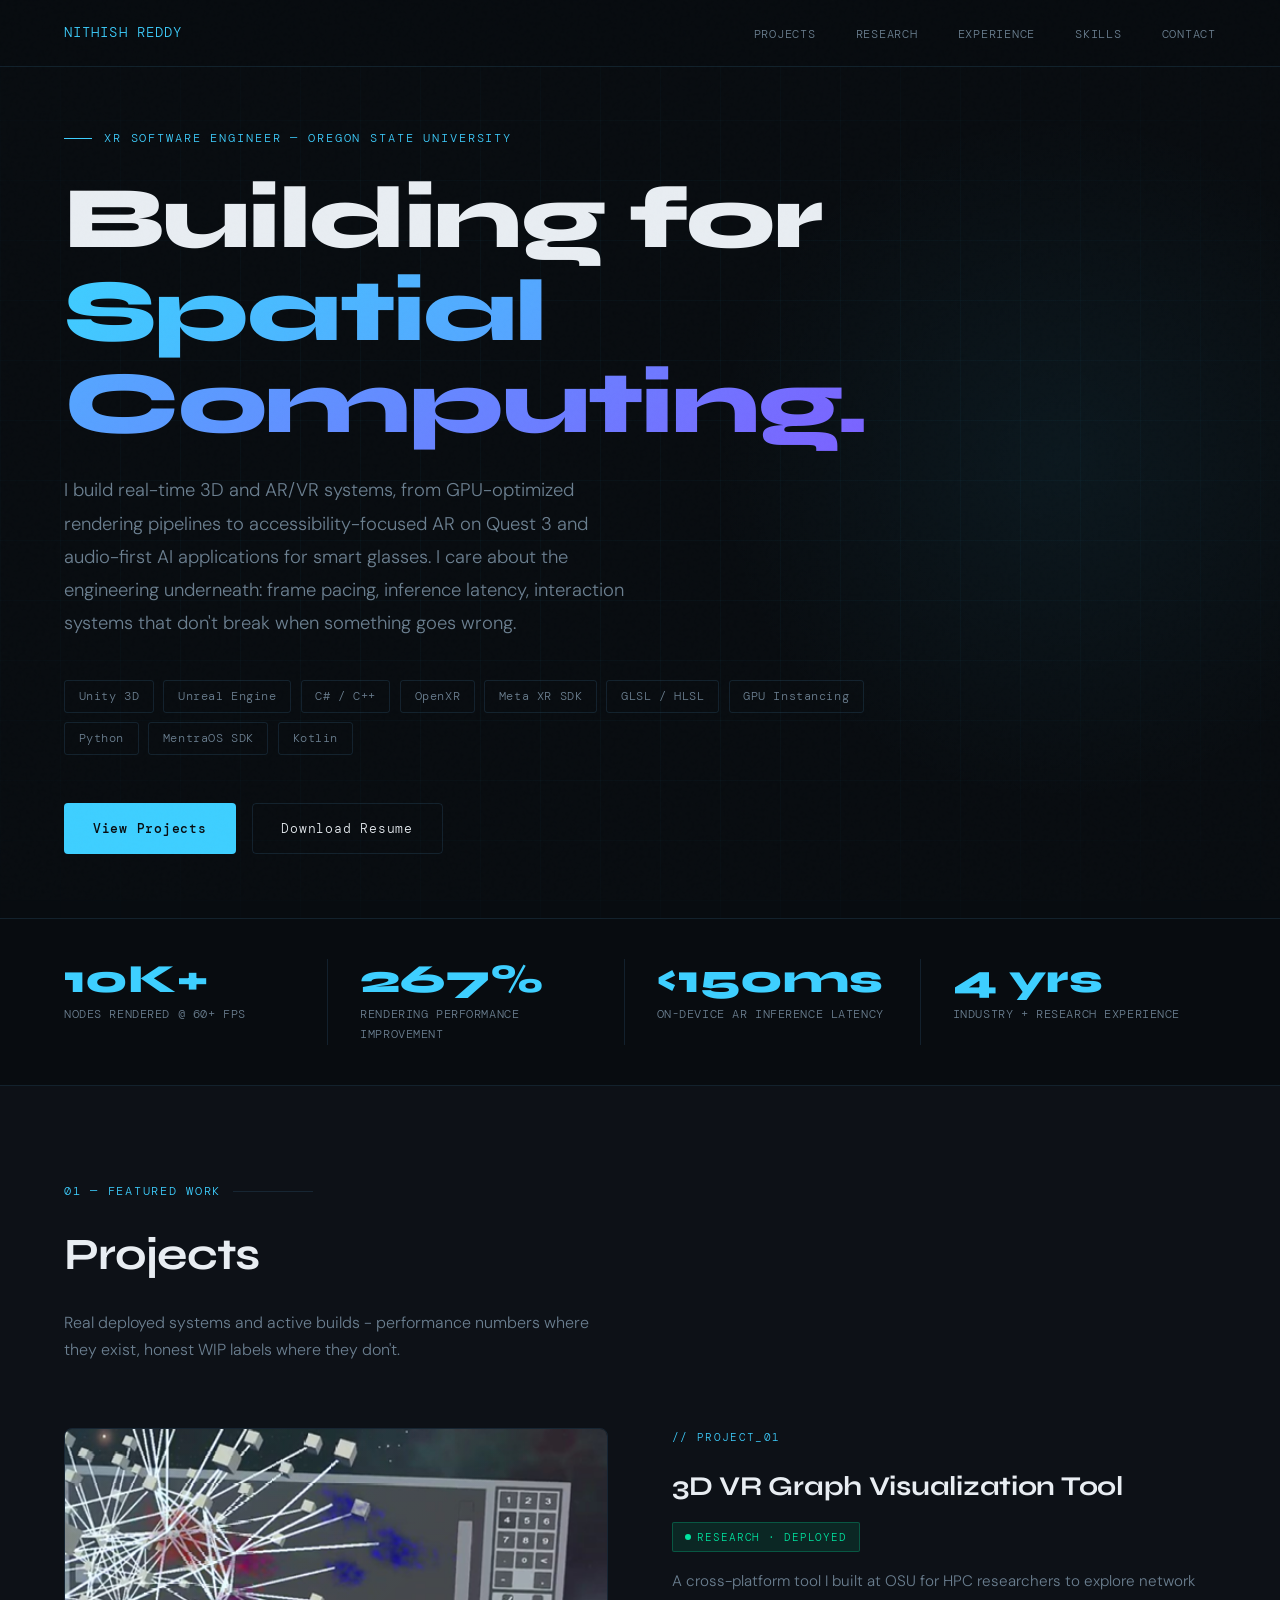
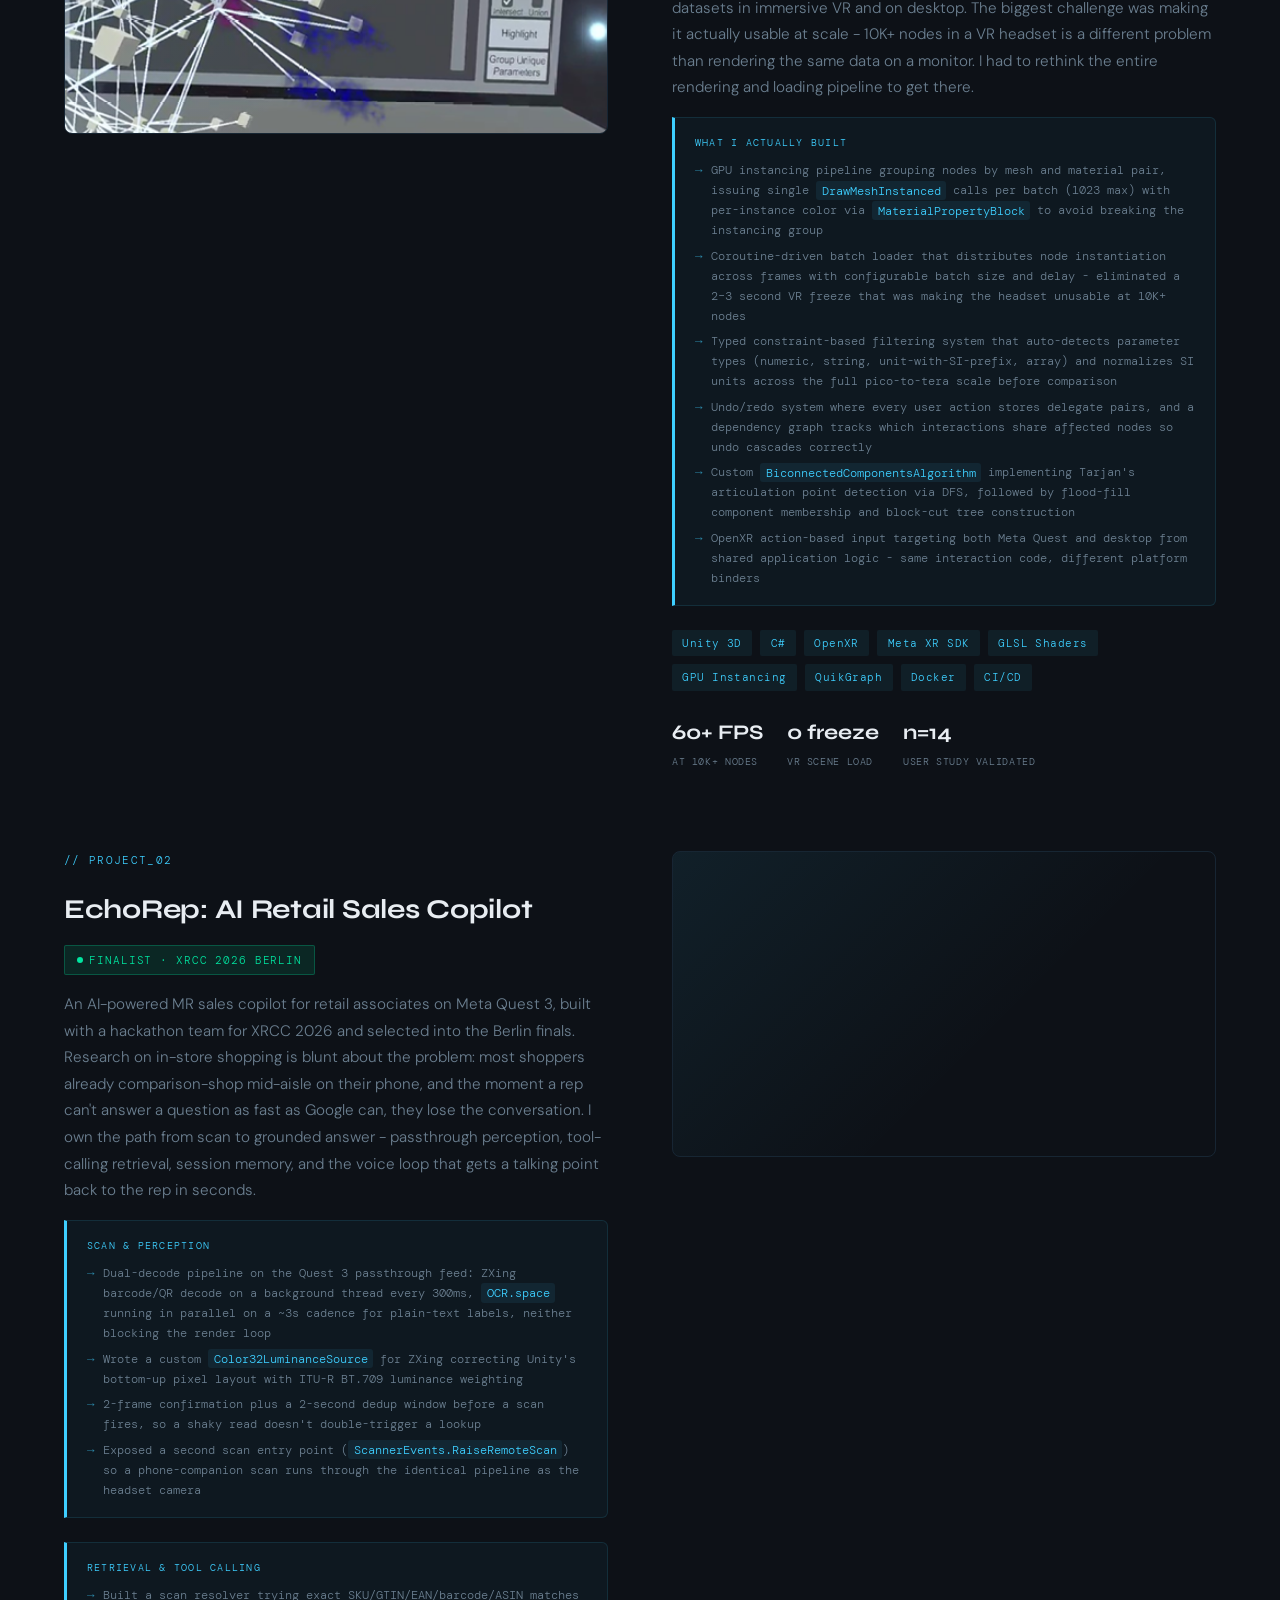
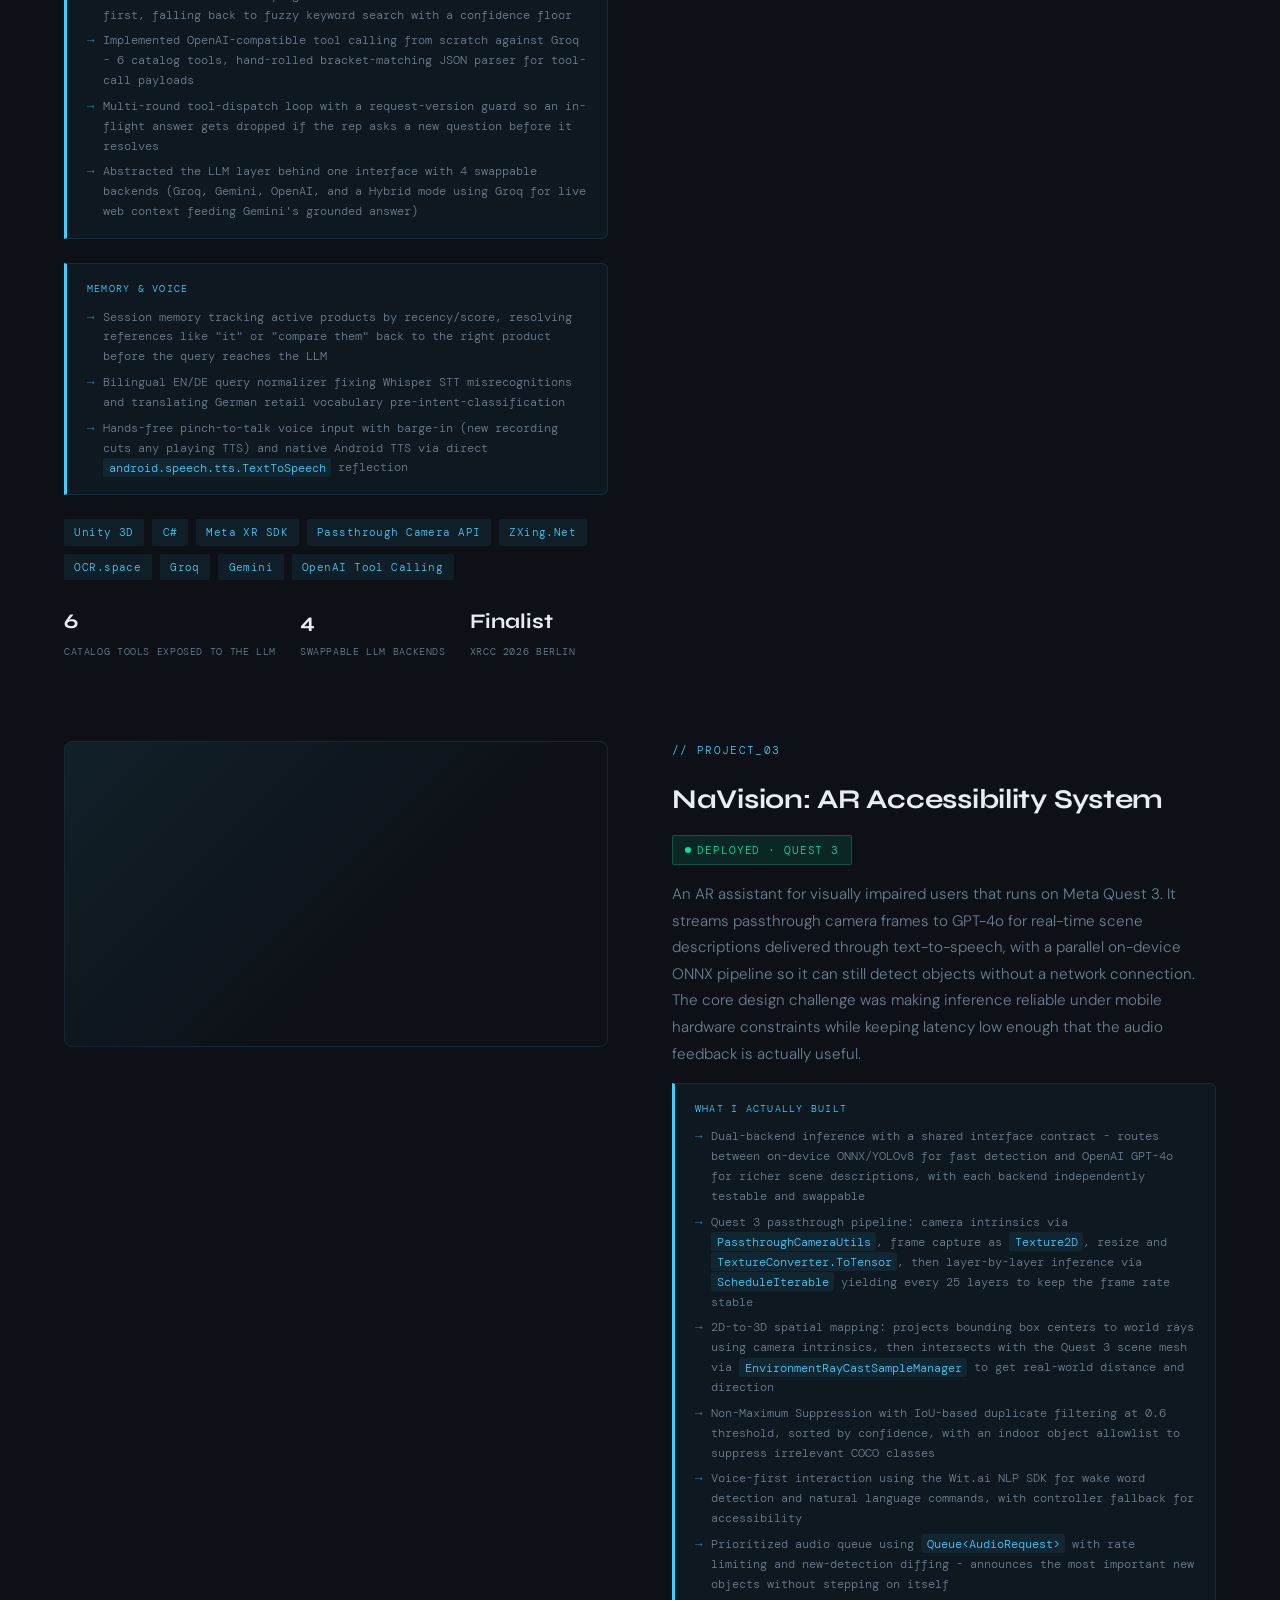
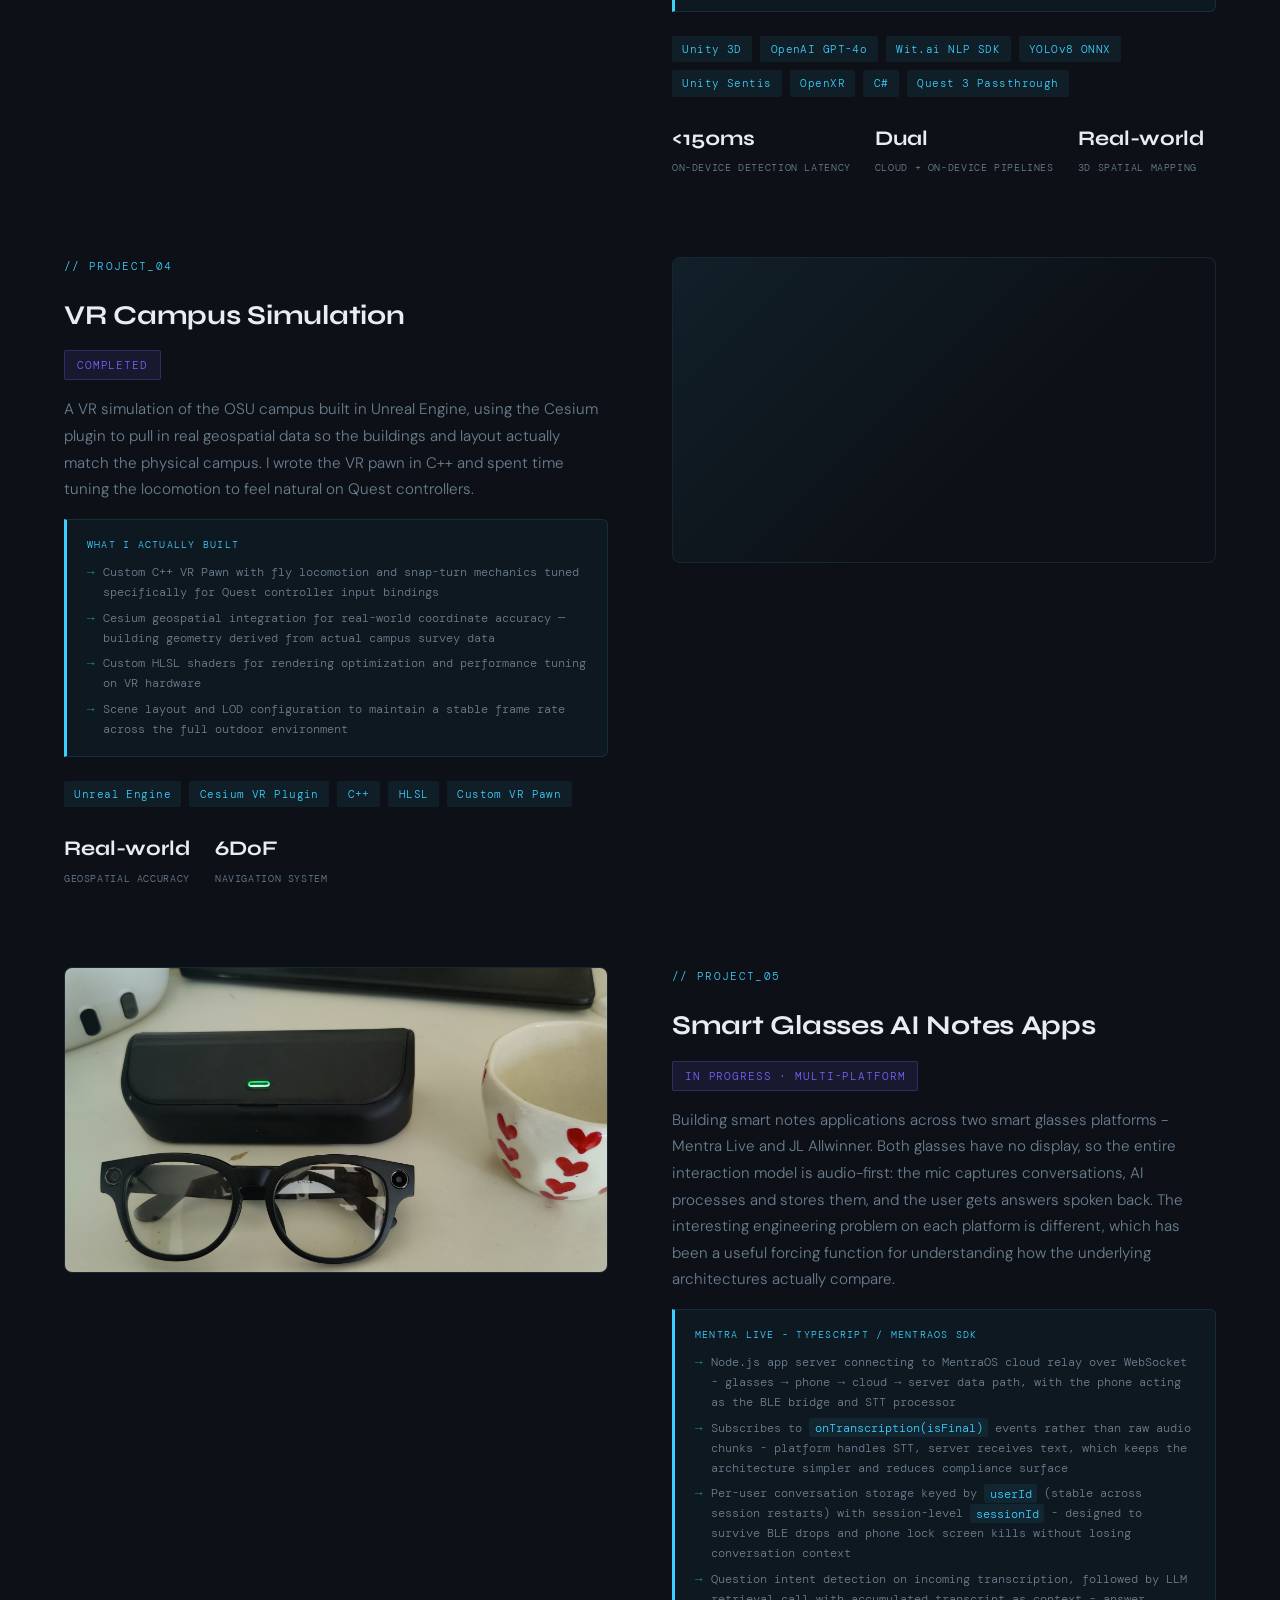
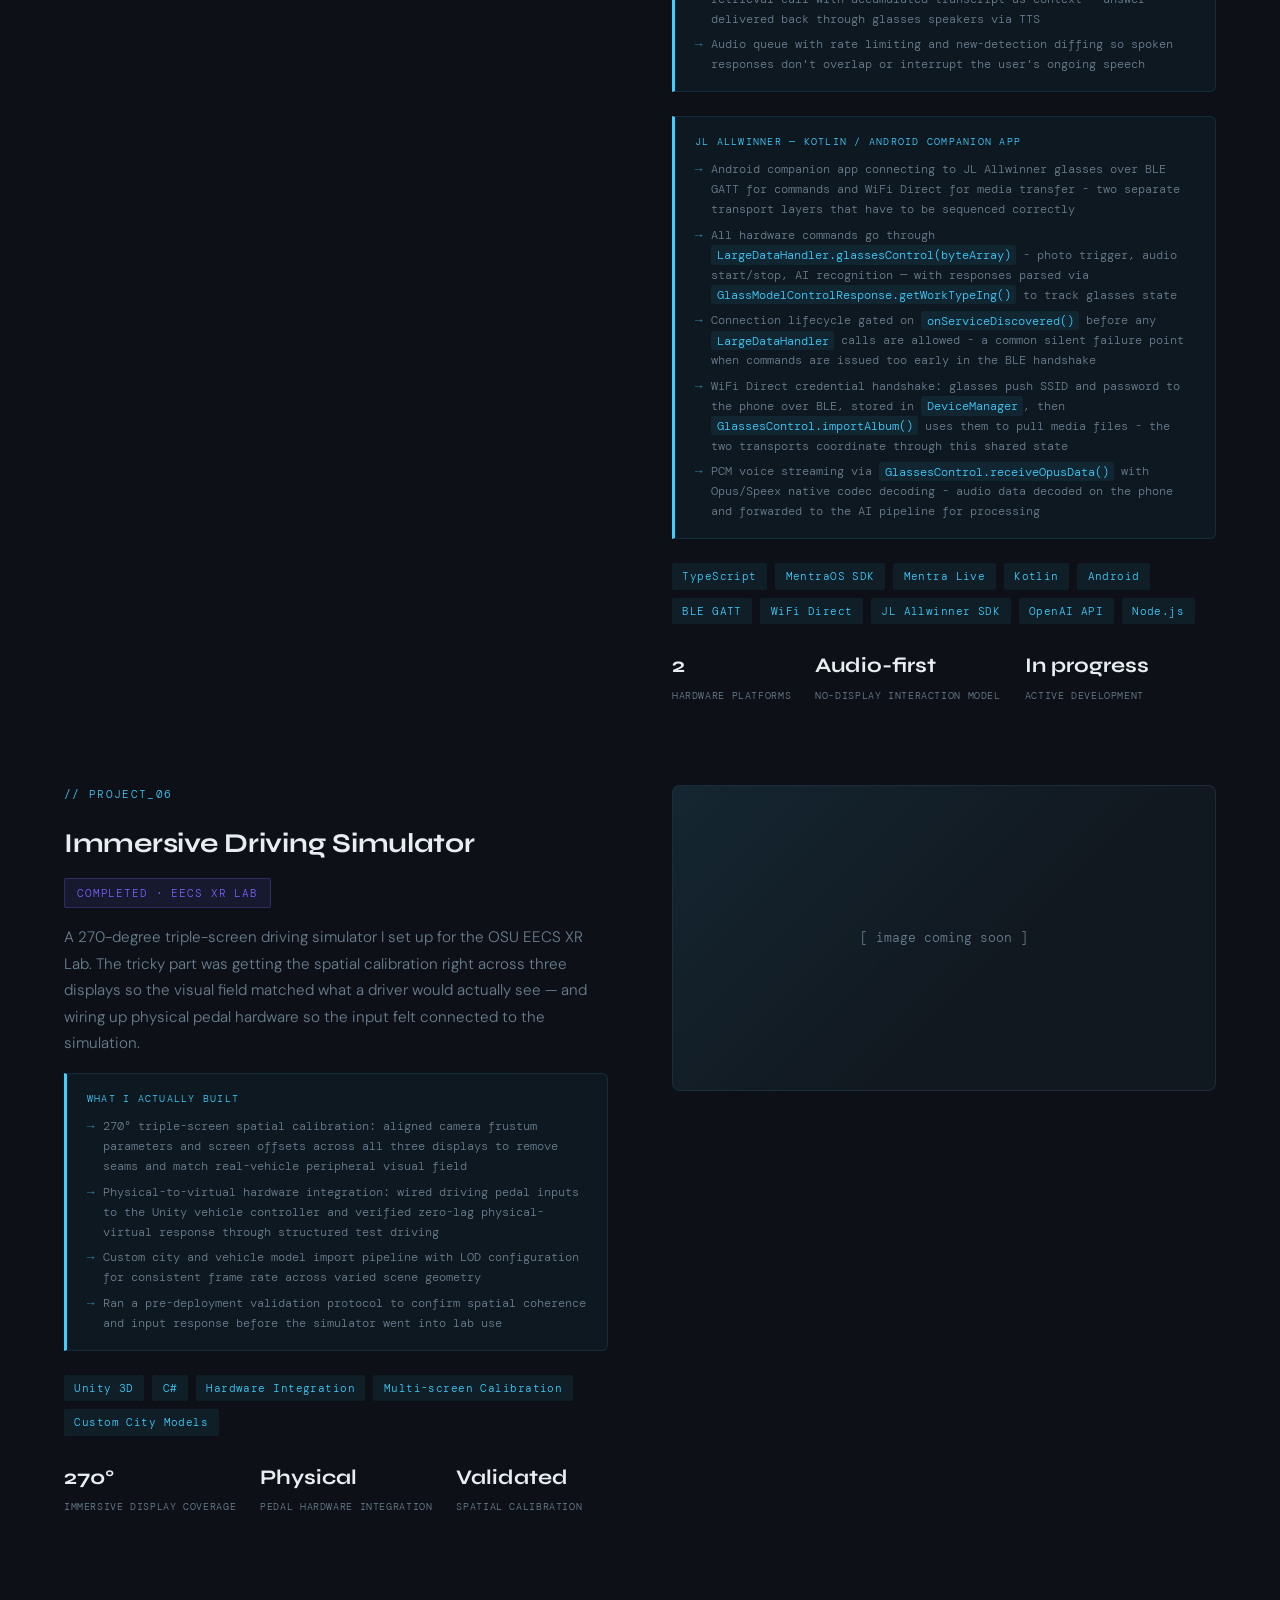
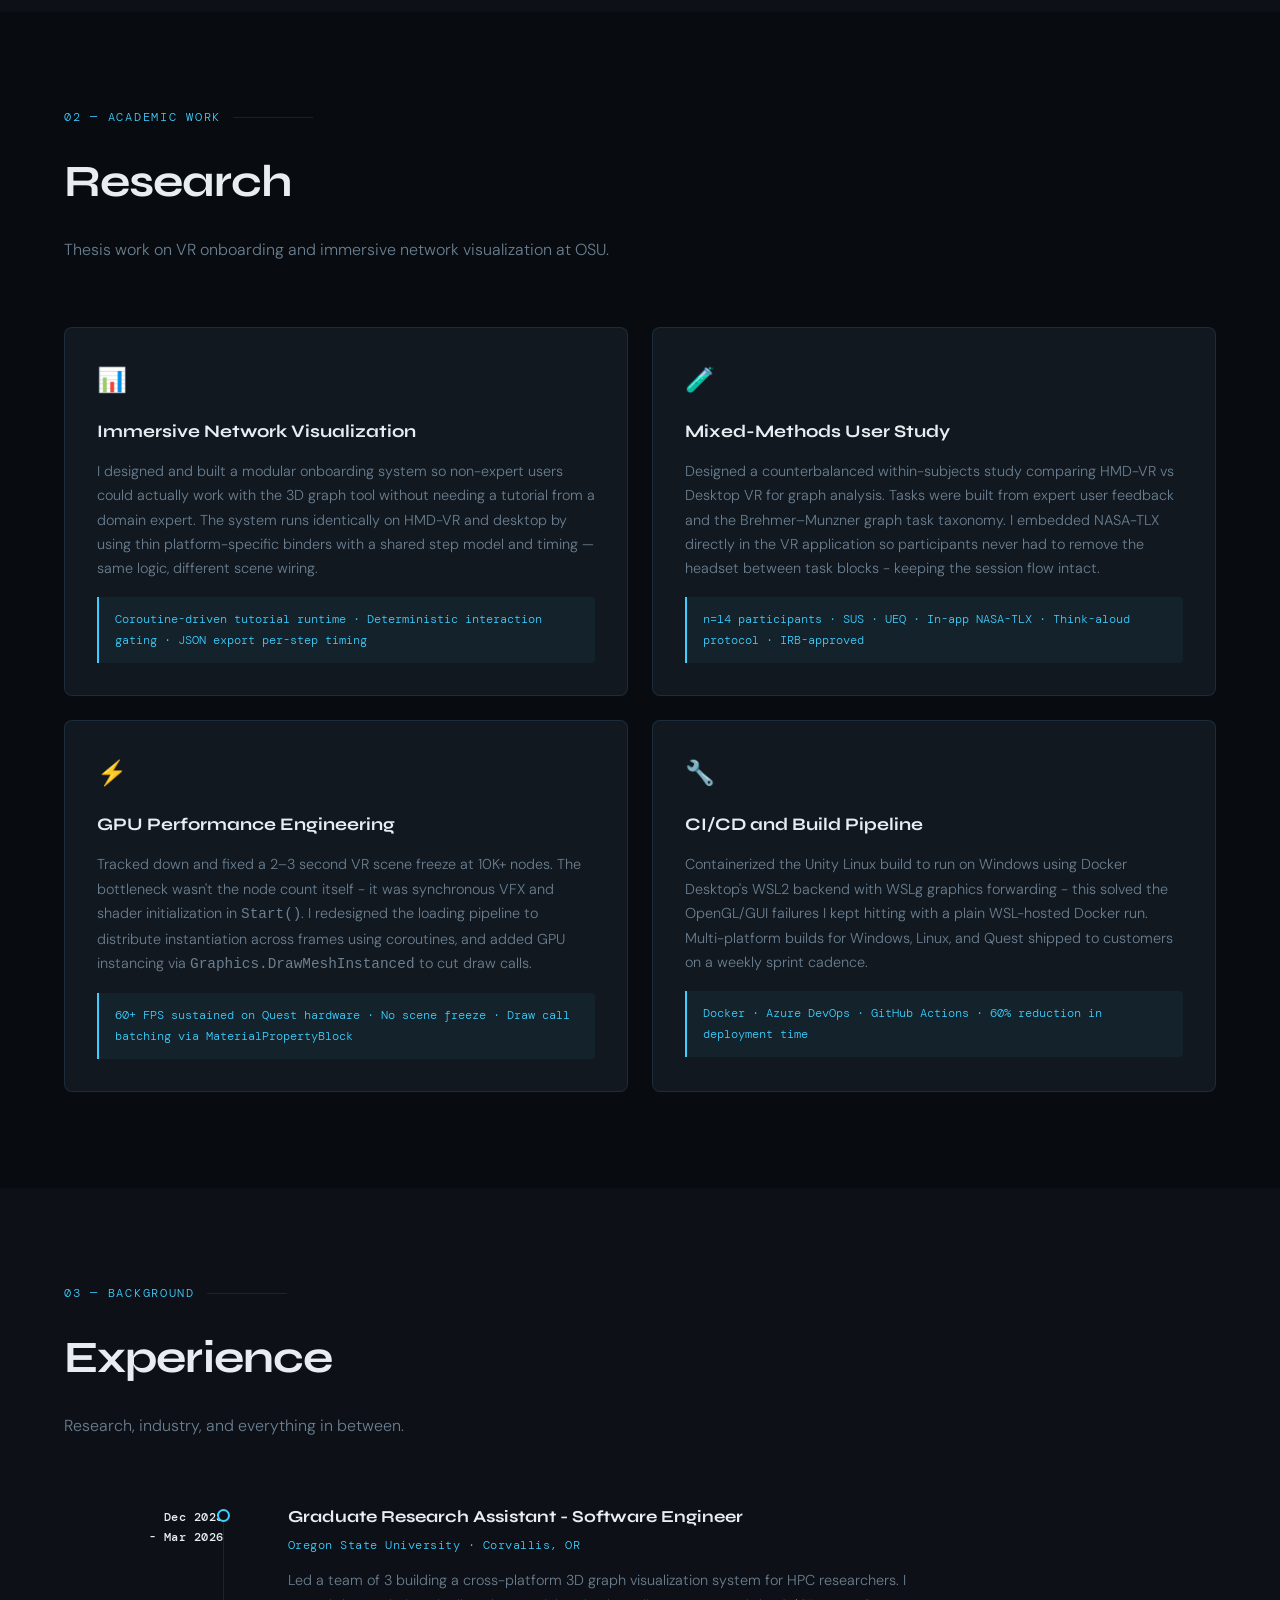
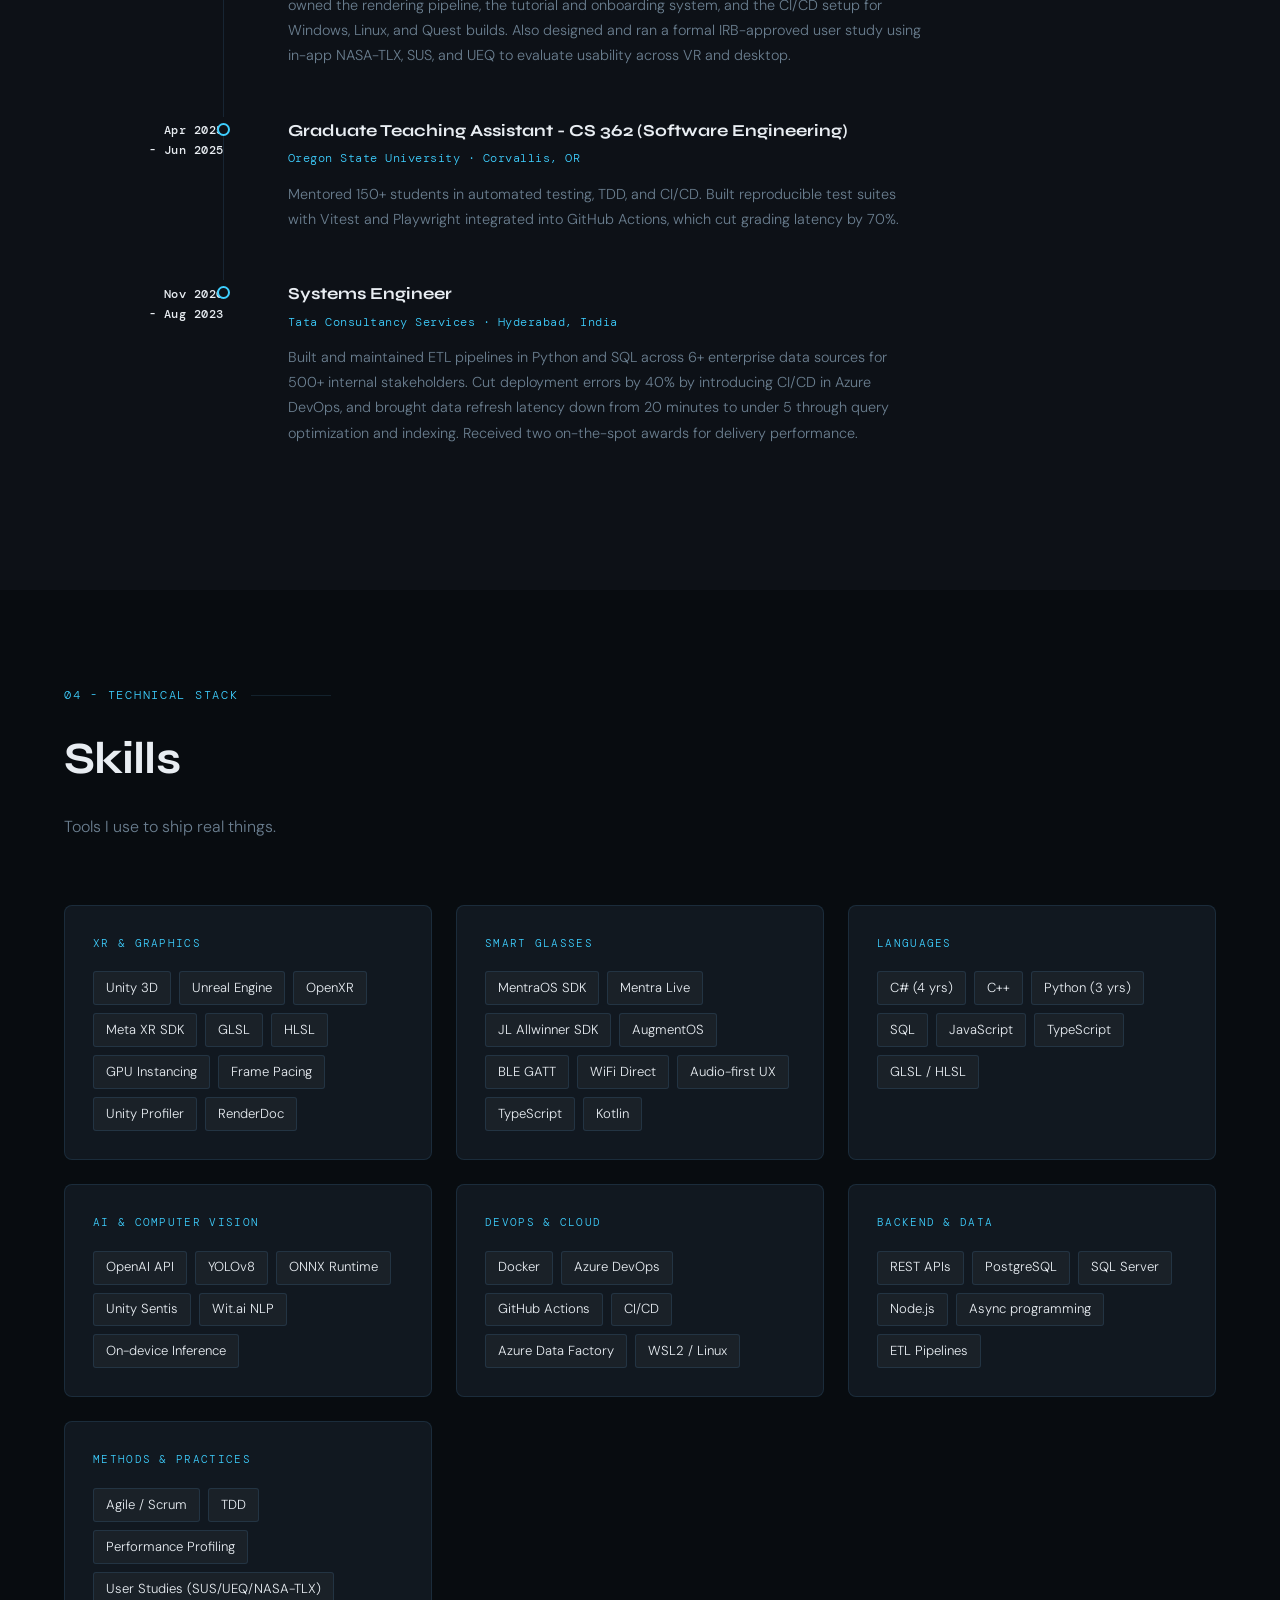
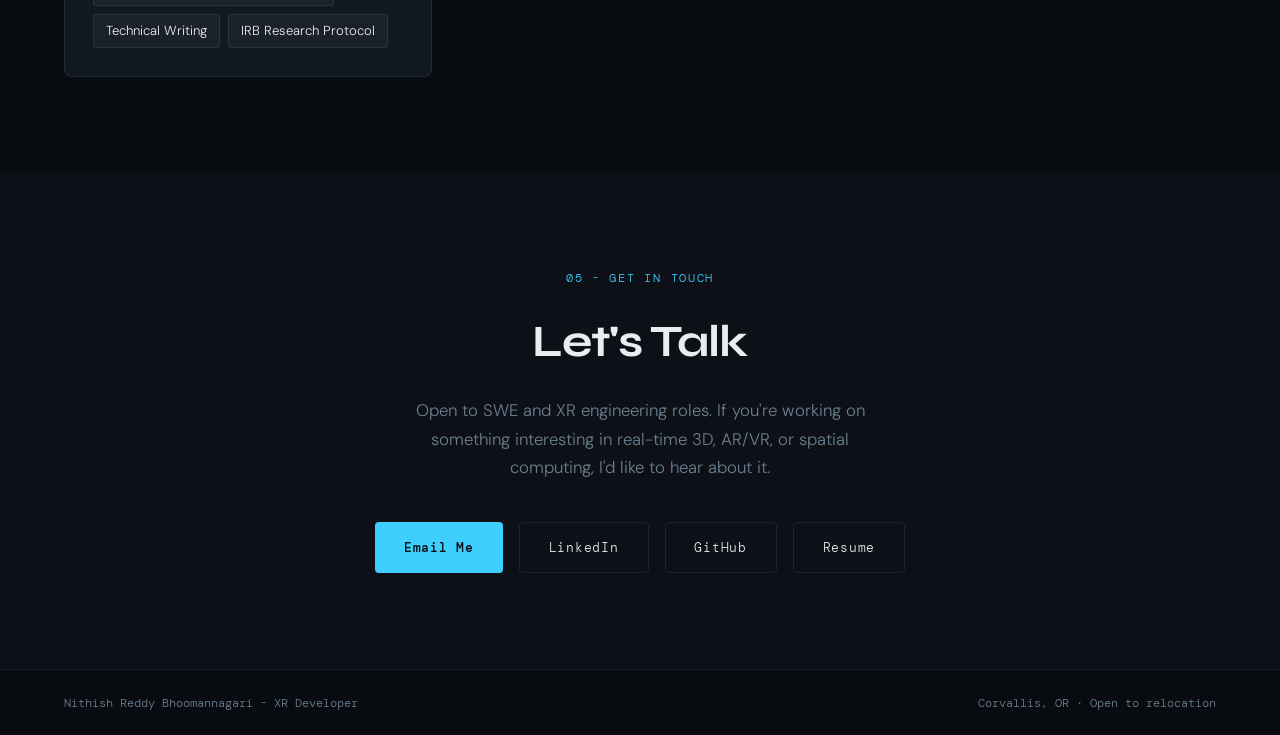
==== commit 36c78d2f: "Revise project entries and update descriptions Updated project details for EchoRep and NaVision, inc" ====
--- a/index.html
+++ b/index.html
@@ -824,9 +824,7 @@
     <h2 class="section-title">Projects</h2>
     <p class="section-sub">Real deployed systems and active builds - performance numbers where they exist, honest WIP labels where they don't.</p>
 
-    <div class="project-list">
-
-      <!-- 3D Graph Visualization -->
+    <div class="project-list"><!-- 3D Graph Visualization -->
       <div class="project-item fade-up">
         <div class="project-media">
           <img src="3D_Graph.png" alt="3D VR Graph Visualization Tool" style="width:100%;height:100%;object-fit:cover;display:block;" />
@@ -879,13 +877,83 @@
         </div>
       </div>
 
-      <!-- NaVision -->
+      <!-- EchoRep -->
+      <div class="project-item fade-up">
+        <div class="project-media">
+          <iframe src="https://www.youtube.com/embed/WNip3Gco_qw" title="EchoRep AI Retail Sales Copilot" allowfullscreen></iframe>
+        </div>
+        <div class="project-info">
+          <div class="project-num">// PROJECT_02</div>
+          <h3>EchoRep: AI Retail Sales Copilot</h3>
+          <span class="project-status status-live">Finalist · XRCC 2026 Berlin</span>
+          <p class="project-desc">
+            An AI-powered MR sales copilot for retail associates on Meta Quest 3, built with a hackathon team for XRCC 2026 and selected into the Berlin finals. Research on in-store shopping is blunt about the problem: most shoppers already comparison-shop mid-aisle on their phone, and the moment a rep can't answer a question as fast as Google can, they lose the conversation. I own the path from scan to grounded answer - passthrough perception, tool-calling retrieval, session memory, and the voice loop that gets a talking point back to the rep in seconds.
+          </p>
+
+          <div class="eng-callout">
+            <div class="eng-callout-label">Scan & Perception</div>
+            <ul>
+              <li>Dual-decode pipeline on the Quest 3 passthrough feed: ZXing barcode/QR decode on a background thread every 300ms, <code>OCR.space</code> running in parallel on a ~3s cadence for plain-text labels, neither blocking the render loop</li>
+              <li>Wrote a custom <code>Color32LuminanceSource</code> for ZXing correcting Unity's bottom-up pixel layout with ITU-R BT.709 luminance weighting</li>
+              <li>2-frame confirmation plus a 2-second dedup window before a scan fires, so a shaky read doesn't double-trigger a lookup</li>
+              <li>Exposed a second scan entry point (<code>ScannerEvents.RaiseRemoteScan</code>) so a phone-companion scan runs through the identical pipeline as the headset camera</li>
+            </ul>
+          </div>
+
+          <div class="eng-callout">
+            <div class="eng-callout-label">Retrieval & Tool Calling</div>
+            <ul>
+              <li>Built a scan resolver trying exact SKU/GTIN/EAN/barcode/ASIN matches first, falling back to fuzzy keyword search with a confidence floor</li>
+              <li>Implemented OpenAI-compatible tool calling from scratch against Groq - 6 catalog tools, hand-rolled bracket-matching JSON parser for tool-call payloads</li>
+              <li>Multi-round tool-dispatch loop with a request-version guard so an in-flight answer gets dropped if the rep asks a new question before it resolves</li>
+              <li>Abstracted the LLM layer behind one interface with 4 swappable backends (Groq, Gemini, OpenAI, and a Hybrid mode using Groq for live web context feeding Gemini's grounded answer)</li>
+            </ul>
+          </div>
+
+          <div class="eng-callout">
+            <div class="eng-callout-label">Memory & Voice</div>
+            <ul>
+              <li>Session memory tracking active products by recency/score, resolving references like "it" or "compare them" back to the right product before the query reaches the LLM</li>
+              <li>Bilingual EN/DE query normalizer fixing Whisper STT misrecognitions and translating German retail vocabulary pre-intent-classification</li>
+              <li>Hands-free pinch-to-talk voice input with barge-in (new recording cuts any playing TTS) and native Android TTS via direct <code>android.speech.tts.TextToSpeech</code> reflection</li>
+            </ul>
+          </div>
+
+          <div class="project-tech-list">
+            <span class="tech-pill">Unity 3D</span>
+            <span class="tech-pill">C#</span>
+            <span class="tech-pill">Meta XR SDK</span>
+            <span class="tech-pill">Passthrough Camera API</span>
+            <span class="tech-pill">ZXing.Net</span>
+            <span class="tech-pill">OCR.space</span>
+            <span class="tech-pill">Groq</span>
+            <span class="tech-pill">Gemini</span>
+            <span class="tech-pill">OpenAI Tool Calling</span>
+          </div>
+          <div class="project-metrics">
+            <div class="metric-item">
+              <span class="metric-val">6</span>
+              <span class="metric-label">catalog tools exposed to the LLM</span>
+            </div>
+            <div class="metric-item">
+              <span class="metric-val">4</span>
+              <span class="metric-label">swappable LLM backends</span>
+            </div>
+            <div class="metric-item">
+              <span class="metric-val">Finalist</span>
+              <span class="metric-label">XRCC 2026 Berlin</span>
+            </div>
+          </div>
+        </div>
+      </div>
+
+<!-- NaVision -->
       <div class="project-item fade-up">
         <div class="project-media">
           <iframe src="https://www.youtube.com/embed/ngsqKmwUl-E" title="NaVision AR System" allowfullscreen></iframe>
         </div>
         <div class="project-info">
-          <div class="project-num">// PROJECT_02</div>
+          <div class="project-num">// PROJECT_03</div>
           <h3>NaVision: AR Accessibility System</h3>
           <span class="project-status status-live">Deployed · Quest 3</span>
           <p class="project-desc">
@@ -937,7 +1005,7 @@
           <iframe src=" https://www.youtube.com/embed/n8fTFQmUz-c" title="NaVision AR System" allowfullscreen></iframe>
         </div>
         <div class="project-info">
-          <div class="project-num">// PROJECT_03</div>
+          <div class="project-num">// PROJECT_04</div>
           <h3>VR Campus Simulation</h3>
           <span class="project-status status-research">Completed</span>
           <p class="project-desc">
@@ -969,53 +1037,6 @@
             <div class="metric-item">
               <span class="metric-val">6DoF</span>
               <span class="metric-label">navigation system</span>
-            </div>
-          </div>
-        </div>
-      </div>
-
-      <!-- Driving Simulator -->
-      <div class="project-item fade-up">
-        <div class="project-media" style="background: var(--surface); display:flex; align-items:center; justify-content:center;">
-          <span style="font-family:var(--font-mono);font-size:0.8rem;color:var(--muted);">[ image coming soon ]</span>
-        </div>
-        <div class="project-info">
-          <div class="project-num">// PROJECT_04</div>
-          <h3>Immersive Driving Simulator</h3>
-          <span class="project-status status-research">Completed · EECS XR Lab</span>
-          <p class="project-desc">
-            A 270-degree triple-screen driving simulator I set up for the OSU EECS XR Lab. The tricky part was getting the spatial calibration right across three displays so the visual field matched what a driver would actually see — and wiring up physical pedal hardware so the input felt connected to the simulation.
-          </p>
-
-          <div class="eng-callout">
-            <div class="eng-callout-label">What I actually built</div>
-            <ul>
-              <li>270° triple-screen spatial calibration: aligned camera frustum parameters and screen offsets across all three displays to remove seams and match real-vehicle peripheral visual field</li>
-              <li>Physical-to-virtual hardware integration: wired driving pedal inputs to the Unity vehicle controller and verified zero-lag physical-virtual response through structured test driving</li>
-              <li>Custom city and vehicle model import pipeline with LOD configuration for consistent frame rate across varied scene geometry</li>
-              <li>Ran a pre-deployment validation protocol to confirm spatial coherence and input response before the simulator went into lab use</li>
-            </ul>
-          </div>
-
-          <div class="project-tech-list">
-            <span class="tech-pill">Unity 3D</span>
-            <span class="tech-pill">C#</span>
-            <span class="tech-pill">Hardware Integration</span>
-            <span class="tech-pill">Multi-screen Calibration</span>
-            <span class="tech-pill">Custom City Models</span>
-          </div>
-          <div class="project-metrics">
-            <div class="metric-item">
-              <span class="metric-val">270°</span>
-              <span class="metric-label">immersive display coverage</span>
-            </div>
-            <div class="metric-item">
-              <span class="metric-val">Physical</span>
-              <span class="metric-label">pedal hardware integration</span>
-            </div>
-            <div class="metric-item">
-              <span class="metric-val">Validated</span>
-              <span class="metric-label">spatial calibration</span>
             </div>
           </div>
         </div>
@@ -1085,7 +1106,54 @@
         </div>
       </div>
 
-    </div>
+      <!-- Driving Simulator -->
+      <div class="project-item fade-up">
+        <div class="project-media" style="background: var(--surface); display:flex; align-items:center; justify-content:center;">
+          <span style="font-family:var(--font-mono);font-size:0.8rem;color:var(--muted);">[ image coming soon ]</span>
+        </div>
+        <div class="project-info">
+          <div class="project-num">// PROJECT_06</div>
+          <h3>Immersive Driving Simulator</h3>
+          <span class="project-status status-research">Completed · EECS XR Lab</span>
+          <p class="project-desc">
+            A 270-degree triple-screen driving simulator I set up for the OSU EECS XR Lab. The tricky part was getting the spatial calibration right across three displays so the visual field matched what a driver would actually see — and wiring up physical pedal hardware so the input felt connected to the simulation.
+          </p>
+
+          <div class="eng-callout">
+            <div class="eng-callout-label">What I actually built</div>
+            <ul>
+              <li>270° triple-screen spatial calibration: aligned camera frustum parameters and screen offsets across all three displays to remove seams and match real-vehicle peripheral visual field</li>
+              <li>Physical-to-virtual hardware integration: wired driving pedal inputs to the Unity vehicle controller and verified zero-lag physical-virtual response through structured test driving</li>
+              <li>Custom city and vehicle model import pipeline with LOD configuration for consistent frame rate across varied scene geometry</li>
+              <li>Ran a pre-deployment validation protocol to confirm spatial coherence and input response before the simulator went into lab use</li>
+            </ul>
+          </div>
+
+          <div class="project-tech-list">
+            <span class="tech-pill">Unity 3D</span>
+            <span class="tech-pill">C#</span>
+            <span class="tech-pill">Hardware Integration</span>
+            <span class="tech-pill">Multi-screen Calibration</span>
+            <span class="tech-pill">Custom City Models</span>
+          </div>
+          <div class="project-metrics">
+            <div class="metric-item">
+              <span class="metric-val">270°</span>
+              <span class="metric-label">immersive display coverage</span>
+            </div>
+            <div class="metric-item">
+              <span class="metric-val">Physical</span>
+              <span class="metric-label">pedal hardware integration</span>
+            </div>
+            <div class="metric-item">
+              <span class="metric-val">Validated</span>
+              <span class="metric-label">spatial calibration</span>
+            </div>
+          </div>
+        </div>
+      </div>
+
+          </div>
   </section>
 
   <!-- Research -->
@@ -1131,7 +1199,7 @@
     <div class="timeline">
 
       <div class="timeline-item fade-up">
-        <div class="timeline-date">Dec 2023<br />- Dec 2025</div>
+        <div class="timeline-date">Dec 2023<br />- Mar 2026</div>
         <div class="timeline-dot"></div>
         <div class="timeline-body">
           <h4>Graduate Research Assistant - Software Engineer</h4>
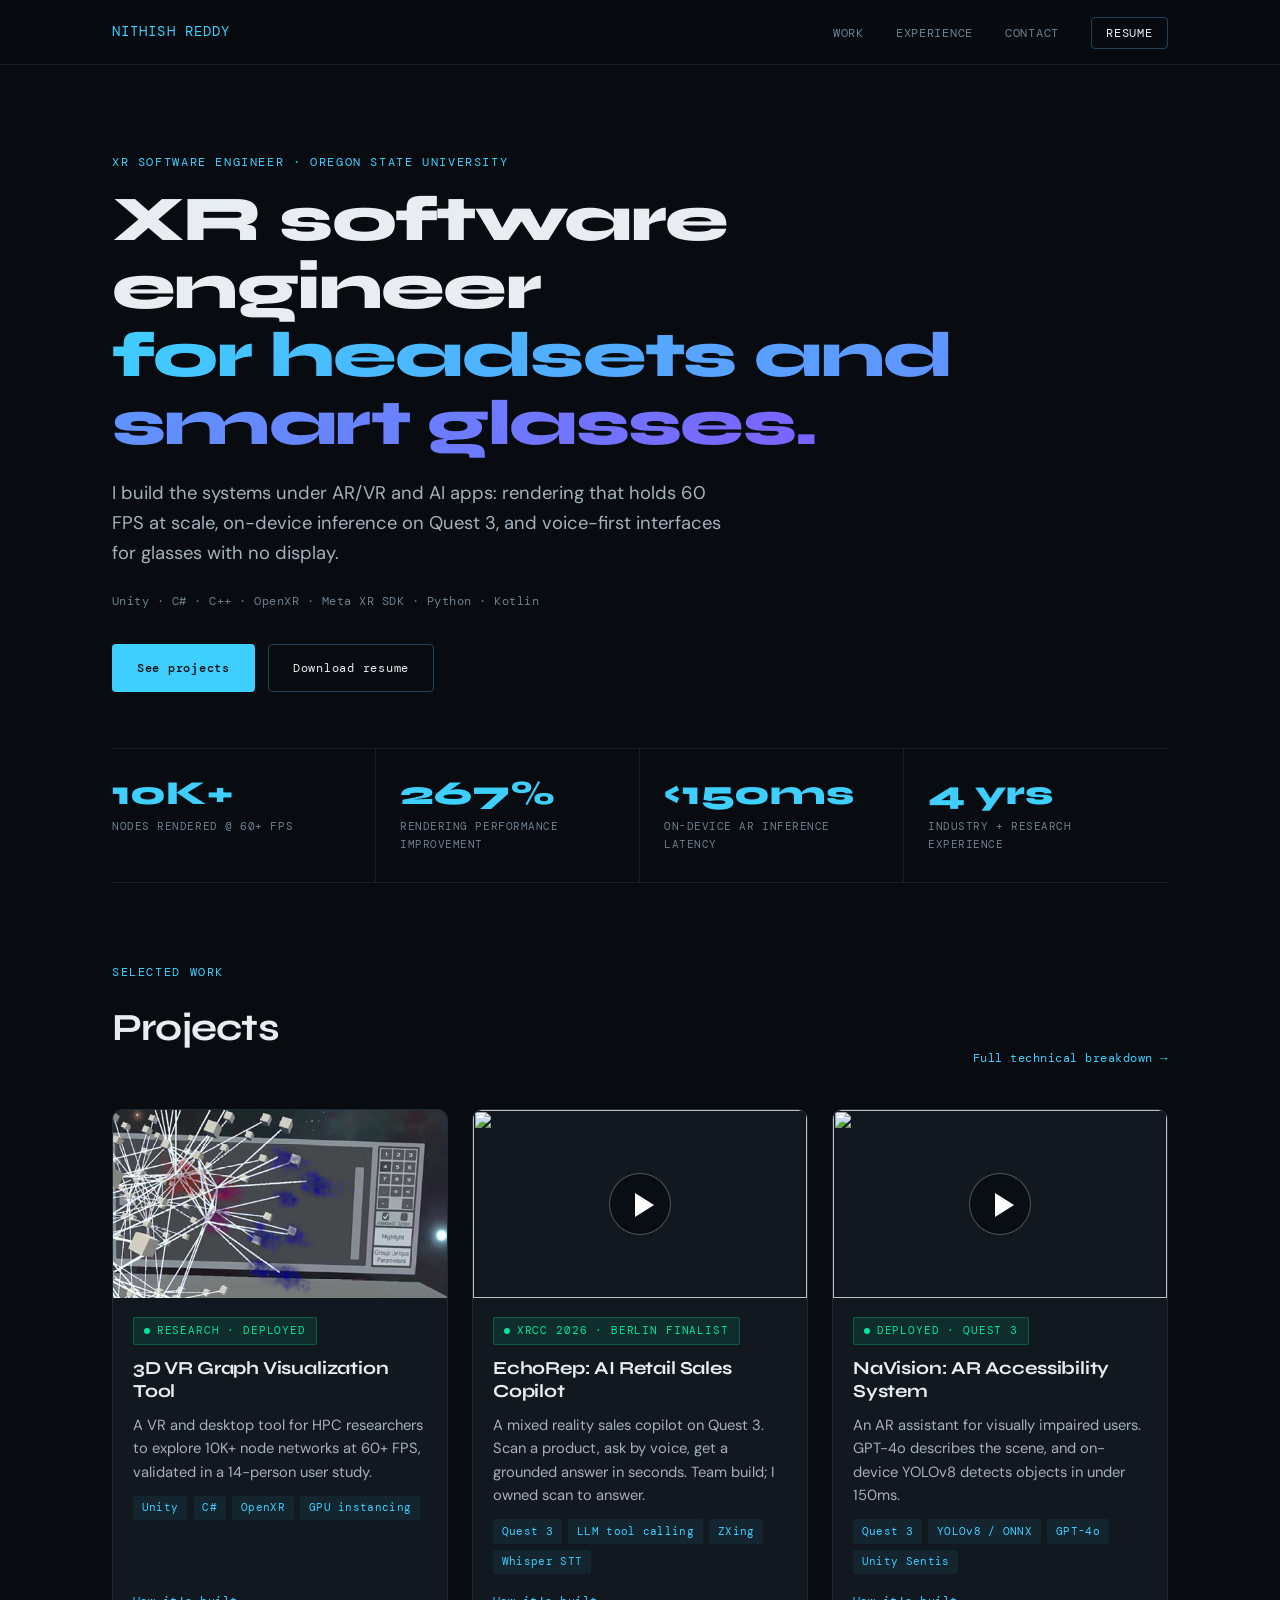
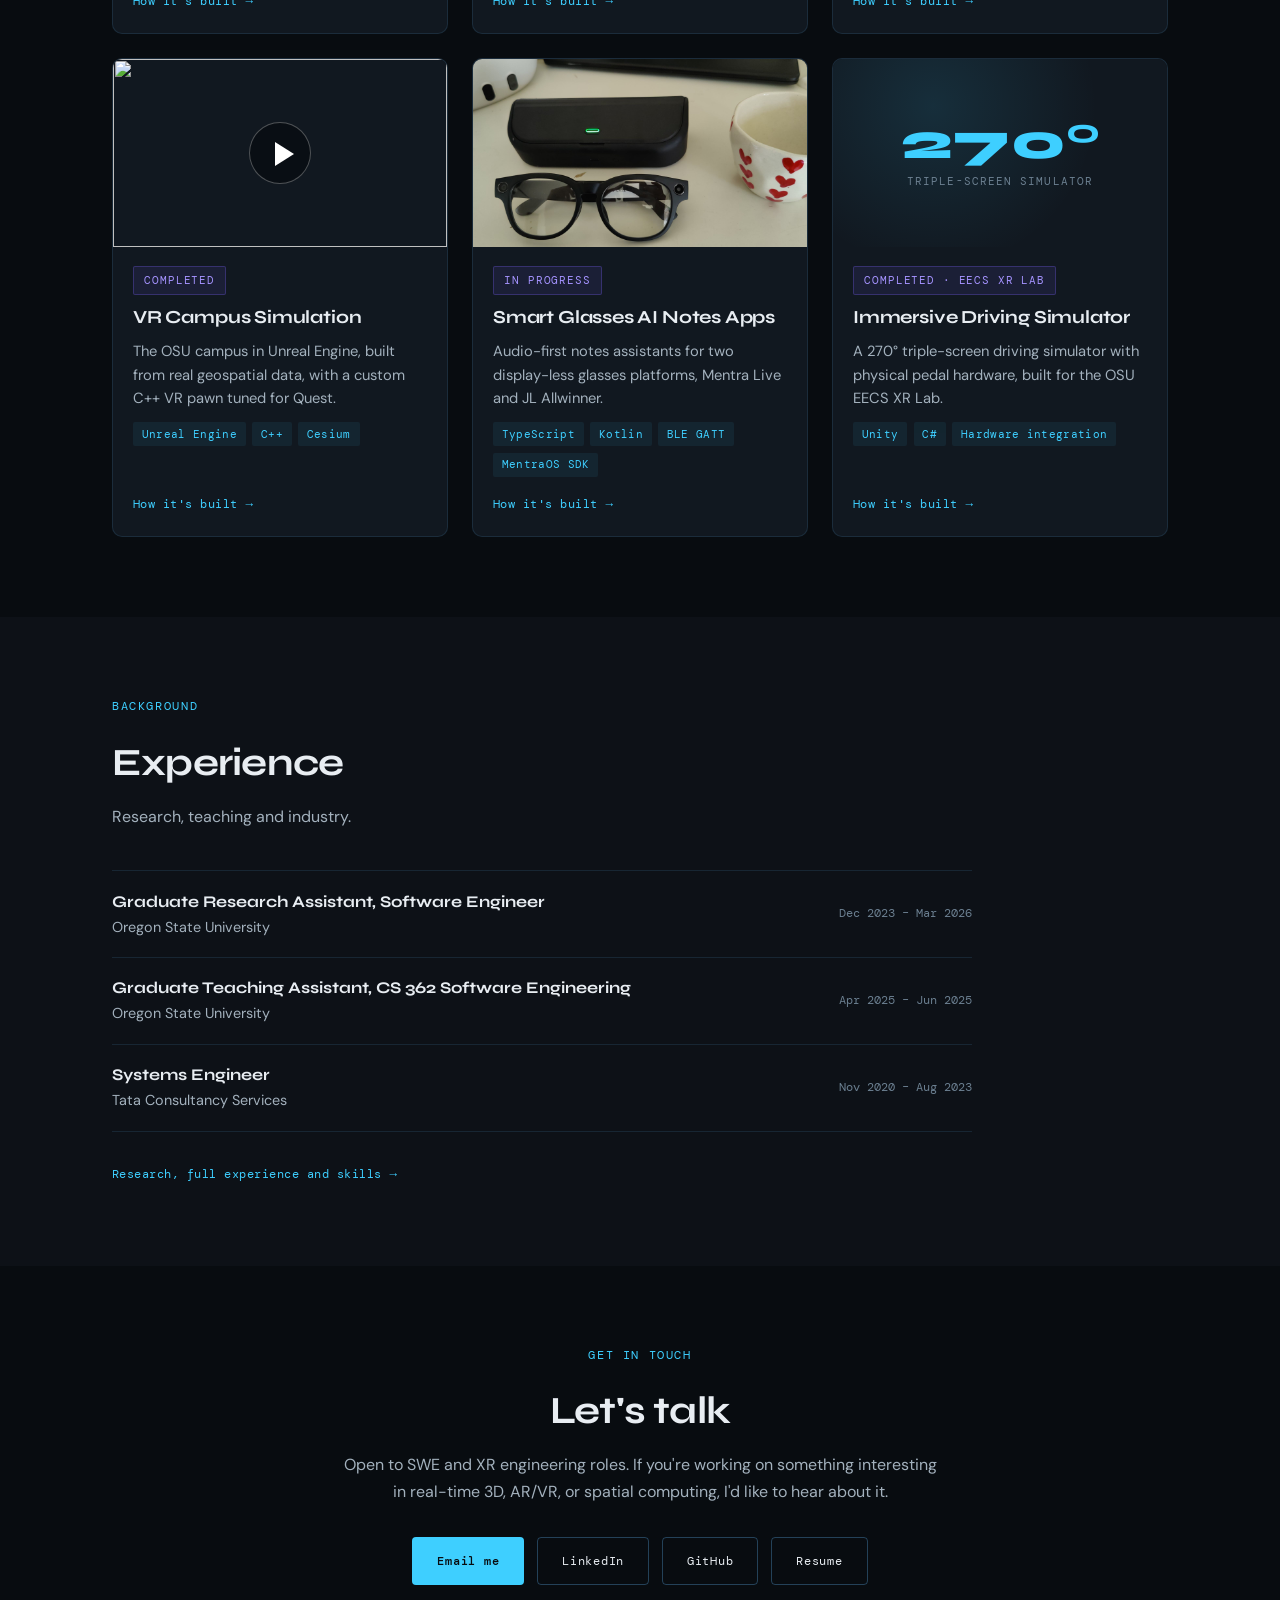
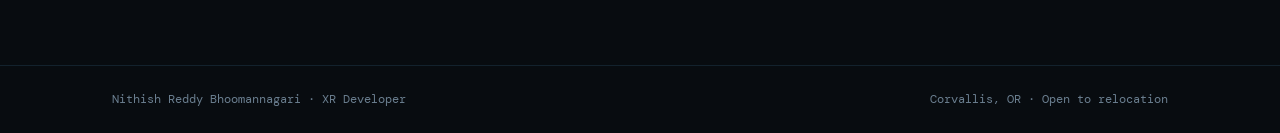
==== commit e3d977e0: "Add files via upload" ====
--- a/index.html
+++ b/index.html
@@ -3,1359 +3,247 @@
 <head>
   <meta charset="UTF-8" />
   <meta name="viewport" content="width=device-width, initial-scale=1.0" />
-  <title>Nithish Reddy - XR Developer</title>
+  <title>Nithish Reddy · XR Software Engineer</title>
+  <meta name="description" content="Nithish Reddy, XR software engineer building real-time 3D, mixed reality and AI apps for Meta Quest 3 and smart glasses." />
   <link rel="preconnect" href="https://fonts.googleapis.com" />
-  <link href="https://fonts.googleapis.com/css2?family=Syne:wght@400;600;700;800&family=DM+Mono:wght@300;400;500&family=DM+Sans:wght@300;400;500&display=swap" rel="stylesheet" />
-  <style>
-    /* ─── Reset & Variables ─────────────────────────── */
-    *, *::before, *::after { margin: 0; padding: 0; box-sizing: border-box; }
-
-    :root {
-      --bg: #080c10;
-      --bg2: #0d1117;
-      --surface: #111820;
-      --border: rgba(99,189,255,0.12);
-      --accent: #3ecfff;
-      --accent2: #7b61ff;
-      --green: #00e5a0;
-      --text: #e8edf2;
-      --muted: #6b7f90;
-      --font-head: 'Syne', sans-serif;
-      --font-mono: 'DM Mono', monospace;
-      --font-body: 'DM Sans', sans-serif;
-    }
-
-    html { scroll-behavior: smooth; }
-
-    body {
-      background: var(--bg);
-      color: var(--text);
-      font-family: var(--font-body);
-      font-weight: 300;
-      line-height: 1.7;
-      overflow-x: hidden;
-    }
-
-    /* ─── Noise overlay ─────────────────────────────── */
-    body::before {
-      content: '';
-      position: fixed;
-      inset: 0;
-      background-image: url("data:image/svg+xml,%3Csvg viewBox='0 0 256 256' xmlns='http://www.w3.org/2000/svg'%3E%3Cfilter id='noise'%3E%3CfeTurbulence type='fractalNoise' baseFrequency='0.9' numOctaves='4' stitchTiles='stitch'/%3E%3C/filter%3E%3Crect width='100%25' height='100%25' filter='url(%23noise)' opacity='0.04'/%3E%3C/svg%3E");
-      pointer-events: none;
-      z-index: 9999;
-      opacity: 0.4;
-    }
-
-    /* ─── Nav ───────────────────────────────────────── */
-    nav {
-      position: fixed;
-      top: 0; left: 0; right: 0;
-      z-index: 100;
-      display: flex;
-      justify-content: space-between;
-      align-items: center;
-      padding: 1.2rem 4rem;
-      background: rgba(8,12,16,0.85);
-      backdrop-filter: blur(16px);
-      border-bottom: 1px solid var(--border);
-    }
-
-    .nav-logo {
-      font-family: var(--font-mono);
-      font-size: 0.85rem;
-      color: var(--accent);
-      letter-spacing: 0.08em;
-      text-decoration: none;
-    }
-
-    .nav-links {
-      display: flex;
-      gap: 2.5rem;
-      list-style: none;
-    }
-
-    .nav-links a {
-      font-family: var(--font-mono);
-      font-size: 0.78rem;
-      color: var(--muted);
-      text-decoration: none;
-      letter-spacing: 0.06em;
-      text-transform: uppercase;
-      transition: color 0.2s;
-    }
-
-    .nav-links a:hover { color: var(--accent); }
-
-    /* ─── Hero ──────────────────────────────────────── */
-    .hero {
-      min-height: 100vh;
-      display: flex;
-      align-items: center;
-      padding: 8rem 4rem 4rem;
-      position: relative;
-      overflow: hidden;
-    }
-
-    .hero::after {
-      content: '';
-      position: absolute;
-      inset: 0;
-      background-image:
-        linear-gradient(rgba(62,207,255,0.03) 1px, transparent 1px),
-        linear-gradient(90deg, rgba(62,207,255,0.03) 1px, transparent 1px);
-      background-size: 60px 60px;
-      mask-image: radial-gradient(ellipse 80% 70% at 50% 50%, black 40%, transparent 100%);
-    }
-
-    .hero-orb {
-      position: absolute;
-      width: 700px;
-      height: 700px;
-      border-radius: 50%;
-      background: radial-gradient(circle, rgba(62,207,255,0.06) 0%, transparent 70%);
-      top: 50%;
-      right: -10%;
-      transform: translateY(-50%);
-      pointer-events: none;
-    }
-
-    .hero-content {
-      max-width: 820px;
-      position: relative;
-      z-index: 1;
-    }
-
-    .hero-label {
-      font-family: var(--font-mono);
-      font-size: 0.78rem;
-      color: var(--accent);
-      letter-spacing: 0.15em;
-      text-transform: uppercase;
-      margin-bottom: 1.5rem;
-      display: flex;
-      align-items: center;
-      gap: 0.75rem;
-    }
-
-    .hero-label::before {
-      content: '';
-      display: inline-block;
-      width: 28px;
-      height: 1px;
-      background: var(--accent);
-    }
-
-    .hero h1 {
-      font-family: var(--font-head);
-      font-size: clamp(3rem, 7vw, 5.5rem);
-      font-weight: 800;
-      line-height: 1.05;
-      letter-spacing: -0.02em;
-      margin-bottom: 1.5rem;
-    }
-
-    .hero h1 span {
-      background: linear-gradient(135deg, var(--accent) 0%, var(--accent2) 100%);
-      -webkit-background-clip: text;
-      -webkit-text-fill-color: transparent;
-      background-clip: text;
-    }
-
-    .hero-desc {
-      font-size: 1.15rem;
-      color: var(--muted);
-      max-width: 560px;
-      margin-bottom: 2.5rem;
-      line-height: 1.8;
-    }
-
-    .hero-tags {
-      display: flex;
-      flex-wrap: wrap;
-      gap: 0.6rem;
-      margin-bottom: 3rem;
-    }
-
-    .tag {
-      font-family: var(--font-mono);
-      font-size: 0.72rem;
-      padding: 0.35rem 0.85rem;
-      border: 1px solid var(--border);
-      border-radius: 3px;
-      color: var(--muted);
-      letter-spacing: 0.05em;
-      transition: all 0.2s;
-    }
-
-    .tag:hover {
-      border-color: var(--accent);
-      color: var(--accent);
-    }
-
-    .hero-cta {
-      display: flex;
-      gap: 1rem;
-      flex-wrap: wrap;
-    }
-
-    .btn {
-      display: inline-flex;
-      align-items: center;
-      gap: 0.5rem;
-      padding: 0.85rem 1.8rem;
-      font-family: var(--font-mono);
-      font-size: 0.8rem;
-      letter-spacing: 0.06em;
-      text-decoration: none;
-      border-radius: 4px;
-      transition: all 0.2s;
-      cursor: pointer;
-      border: none;
-    }
-
-    .btn-primary {
-      background: var(--accent);
-      color: var(--bg);
-      font-weight: 500;
-    }
-
-    .btn-primary:hover {
-      background: #fff;
-      box-shadow: 0 0 30px rgba(62,207,255,0.3);
-    }
-
-    .btn-outline {
-      background: transparent;
-      color: var(--text);
-      border: 1px solid var(--border);
-    }
-
-    .btn-outline:hover {
-      border-color: var(--accent);
-      color: var(--accent);
-    }
-
-    /* ─── Stats bar ─────────────────────────────────── */
-    .stats-bar {
-      border-top: 1px solid var(--border);
-      border-bottom: 1px solid var(--border);
-      padding: 2.5rem 4rem;
-      display: flex;
-      gap: 0;
-    }
-
-    .stat-item {
-      flex: 1;
-      padding: 0 2rem;
-      border-right: 1px solid var(--border);
-    }
-
-    .stat-item:first-child { padding-left: 0; }
-    .stat-item:last-child { border-right: none; }
-
-    .stat-num {
-      font-family: var(--font-head);
-      font-size: 2.5rem;
-      font-weight: 800;
-      color: var(--accent);
-      line-height: 1;
-      margin-bottom: 0.4rem;
-    }
-
-    .stat-desc {
-      font-family: var(--font-mono);
-      font-size: 0.72rem;
-      color: var(--muted);
-      letter-spacing: 0.05em;
-      text-transform: uppercase;
-    }
-
-    /* ─── Section shared ────────────────────────────── */
-    section { padding: 6rem 4rem; }
-
-    .section-label {
-      font-family: var(--font-mono);
-      font-size: 0.72rem;
-      color: var(--accent);
-      letter-spacing: 0.15em;
-      text-transform: uppercase;
-      margin-bottom: 1rem;
-      display: flex;
-      align-items: center;
-      gap: 0.75rem;
-    }
-
-    .section-label::after {
-      content: '';
-      flex: 1;
-      height: 1px;
-      background: var(--border);
-      max-width: 80px;
-    }
-
-    .section-title {
-      font-family: var(--font-head);
-      font-size: clamp(1.8rem, 3.5vw, 2.8rem);
-      font-weight: 700;
-      margin-bottom: 1rem;
-      letter-spacing: -0.02em;
-    }
-
-    .section-sub {
-      color: var(--muted);
-      font-size: 1rem;
-      max-width: 560px;
-      margin-bottom: 4rem;
-    }
-
-    /* ─── Projects ──────────────────────────────────── */
-    #projects { background: var(--bg2); }
-
-    .project-list {
-      display: flex;
-      flex-direction: column;
-      gap: 5rem;
-    }
-
-    .project-item {
-      display: grid;
-      grid-template-columns: 1fr 1fr;
-      gap: 4rem;
-      align-items: start;
-    }
-
-    .project-item:nth-child(even) .project-media { order: 2; }
-    .project-item:nth-child(even) .project-info { order: 1; }
-
-    .project-media {
-      position: relative;
-      border-radius: 8px;
-      overflow: hidden;
-      aspect-ratio: 16/9;
-      border: 1px solid var(--border);
-    }
-
-    .project-media::before {
-      content: '';
-      position: absolute;
-      inset: 0;
-      background: linear-gradient(135deg, rgba(62,207,255,0.08) 0%, transparent 60%);
-      z-index: 1;
-      pointer-events: none;
-    }
-
-    .project-media iframe {
-      width: 100%;
-      height: 100%;
-      border: none;
-      display: block;
-    }
-
-    .project-num {
-      font-family: var(--font-mono);
-      font-size: 0.7rem;
-      color: var(--accent);
-      letter-spacing: 0.12em;
-      margin-bottom: 1rem;
-    }
-
-    .project-info h3 {
-      font-family: var(--font-head);
-      font-size: 1.7rem;
-      font-weight: 700;
-      margin-bottom: 0.75rem;
-      letter-spacing: -0.01em;
-    }
-
-    .project-status {
-      display: inline-flex;
-      align-items: center;
-      gap: 0.4rem;
-      font-family: var(--font-mono);
-      font-size: 0.68rem;
-      letter-spacing: 0.08em;
-      text-transform: uppercase;
-      margin-bottom: 1rem;
-      padding: 0.3rem 0.75rem;
-      border-radius: 2px;
-    }
-
-    .status-live {
-      background: rgba(0,229,160,0.1);
-      color: var(--green);
-      border: 1px solid rgba(0,229,160,0.25);
-    }
-
-    .status-live::before {
-      content: '';
-      width: 6px; height: 6px;
-      border-radius: 50%;
-      background: var(--green);
-      animation: pulse 2s infinite;
-    }
-
-    .status-research {
-      background: rgba(123,97,255,0.1);
-      color: var(--accent2);
-      border: 1px solid rgba(123,97,255,0.25);
-    }
-
-    @keyframes pulse {
-      0%, 100% { opacity: 1; }
-      50% { opacity: 0.3; }
-    }
-
-    .project-desc {
-      color: var(--muted);
-      font-size: 0.95rem;
-      margin-bottom: 1rem;
-      line-height: 1.75;
-    }
-
-    /* ─── Engineering callout block ─────────────────── */
-    .eng-callout {
-      margin: 1rem 0 1.5rem;
-      padding: 1rem 1.25rem;
-      background: rgba(62,207,255,0.04);
-      border: 1px solid rgba(62,207,255,0.12);
-      border-left: 3px solid var(--accent);
-      border-radius: 0 6px 6px 0;
-    }
-
-    .eng-callout-label {
-      font-family: var(--font-mono);
-      font-size: 0.65rem;
-      color: var(--accent);
-      letter-spacing: 0.12em;
-      text-transform: uppercase;
-      margin-bottom: 0.6rem;
-    }
-
-    .eng-callout ul {
-      list-style: none;
-      display: flex;
-      flex-direction: column;
-      gap: 0.35rem;
-    }
-
-    .eng-callout ul li {
-      font-family: var(--font-mono);
-      font-size: 0.78rem;
-      color: var(--muted);
-      line-height: 1.6;
-      padding-left: 1rem;
-      position: relative;
-    }
-
-    .eng-callout ul li::before {
-      content: '→';
-      position: absolute;
-      left: 0;
-      color: var(--accent);
-      opacity: 0.6;
-    }
-
-    .eng-callout code {
-      font-family: var(--font-mono);
-      font-size: 0.75rem;
-      color: var(--accent);
-      background: rgba(62,207,255,0.08);
-      padding: 0.1rem 0.35rem;
-      border-radius: 3px;
-    }
-
-    .project-tech-list {
-      display: flex;
-      flex-wrap: wrap;
-      gap: 0.5rem;
-      margin-bottom: 1.5rem;
-    }
-
-    .tech-pill {
-      font-family: var(--font-mono);
-      font-size: 0.68rem;
-      padding: 0.25rem 0.65rem;
-      background: rgba(62,207,255,0.07);
-      color: var(--accent);
-      border-radius: 2px;
-      letter-spacing: 0.04em;
-    }
-
-    .project-metrics {
-      display: flex;
-      gap: 1.5rem;
-      flex-wrap: wrap;
-    }
-
-    .metric-item {
-      display: flex;
-      flex-direction: column;
-      gap: 0.2rem;
-    }
-
-    .metric-val {
-      font-family: var(--font-head);
-      font-size: 1.3rem;
-      font-weight: 700;
-      color: var(--text);
-    }
-
-    .metric-label {
-      font-family: var(--font-mono);
-      font-size: 0.65rem;
-      color: var(--muted);
-      letter-spacing: 0.06em;
-      text-transform: uppercase;
-    }
-
-    /* ─── Research ──────────────────────────────────── */
-    #research { background: var(--bg); }
-
-    .research-grid {
-      display: grid;
-      grid-template-columns: 1fr 1fr;
-      gap: 1.5rem;
-    }
-
-    .research-card {
-      background: var(--surface);
-      border: 1px solid var(--border);
-      border-radius: 8px;
-      padding: 2rem;
-      transition: border-color 0.2s;
-    }
-
-    .research-card:hover { border-color: rgba(62,207,255,0.35); }
-
-    .research-card .card-icon {
-      font-size: 1.5rem;
-      margin-bottom: 1rem;
-    }
-
-    .research-card h4 {
-      font-family: var(--font-head);
-      font-size: 1.1rem;
-      font-weight: 700;
-      margin-bottom: 0.75rem;
-    }
-
-    .research-card p {
-      font-size: 0.9rem;
-      color: var(--muted);
-      line-height: 1.7;
-    }
-
-    .research-card .highlight {
-      margin-top: 1rem;
-      padding: 0.75rem 1rem;
-      background: rgba(62,207,255,0.05);
-      border-left: 2px solid var(--accent);
-      font-family: var(--font-mono);
-      font-size: 0.78rem;
-      color: var(--accent);
-      border-radius: 0 4px 4px 0;
-    }
-
-    /* ─── Experience ────────────────────────────────── */
-    #experience { background: var(--bg2); }
-
-    .timeline {
-      display: flex;
-      flex-direction: column;
-      gap: 0;
-      max-width: 860px;
-    }
-
-    .timeline-item {
-      display: grid;
-      grid-template-columns: 160px 1fr;
-      gap: 2rem;
-      padding-bottom: 3rem;
-      position: relative;
-    }
-
-    .timeline-item::before {
-      content: '';
-      position: absolute;
-      left: 159px;
-      top: 0.5rem;
-      bottom: 0;
-      width: 1px;
-      background: var(--border);
-    }
-
-    .timeline-item:last-child::before { display: none; }
-
-    .timeline-date {
-      font-family: var(--font-mono);
-      font-size: 0.78rem;
-      font-weight: 500;
-      color: var(--text);
-      letter-spacing: 0.04em;
-      padding-top: 0.3rem;
-      text-align: right;
-      line-height: 1.6;
-    }
-
-    .timeline-dot {
-      position: absolute;
-      left: 153px;
-      top: 0.4rem;
-      width: 13px;
-      height: 13px;
-      border-radius: 50%;
-      background: var(--bg2);
-      border: 2px solid var(--accent);
-    }
-
-    .timeline-body {
-      padding-left: 2rem;
-    }
-
-    .timeline-body h4 {
-      font-family: var(--font-head);
-      font-size: 1.05rem;
-      font-weight: 700;
-      margin-bottom: 0.2rem;
-    }
-
-    .timeline-company {
-      font-family: var(--font-mono);
-      font-size: 0.78rem;
-      color: var(--accent);
-      margin-bottom: 0.75rem;
-      letter-spacing: 0.04em;
-    }
-
-    .timeline-body p {
-      font-size: 0.9rem;
-      color: var(--muted);
-      line-height: 1.75;
-    }
-
-    /* ─── Skills ────────────────────────────────────── */
-    #skills { background: var(--bg); }
-
-    .skills-grid {
-      display: grid;
-      grid-template-columns: repeat(3, 1fr);
-      gap: 1.5rem;
-    }
-
-    .skill-group {
-      background: var(--surface);
-      border: 1px solid var(--border);
-      border-radius: 8px;
-      padding: 1.75rem;
-    }
-
-    .skill-group-label {
-      font-family: var(--font-mono);
-      font-size: 0.68rem;
-      color: var(--accent);
-      letter-spacing: 0.12em;
-      text-transform: uppercase;
-      margin-bottom: 1.2rem;
-    }
-
-    .skill-items {
-      display: flex;
-      flex-wrap: wrap;
-      gap: 0.5rem;
-    }
-
-    .skill-chip {
-      font-size: 0.82rem;
-      padding: 0.3rem 0.75rem;
-      background: rgba(255,255,255,0.04);
-      border: 1px solid var(--border);
-      border-radius: 3px;
-      color: var(--text);
-      transition: all 0.15s;
-    }
-
-    .skill-chip:hover {
-      border-color: var(--accent);
-      color: var(--accent);
-      background: rgba(62,207,255,0.05);
-    }
-
-    /* ─── Contact ───────────────────────────────────── */
-    #contact {
-      background: var(--bg2);
-      text-align: center;
-    }
-
-    #contact .section-label { justify-content: center; }
-    #contact .section-label::after { display: none; }
-
-    .contact-desc {
-      color: var(--muted);
-      font-size: 1.05rem;
-      max-width: 480px;
-      margin: 0 auto 2.5rem;
-    }
-
-    .contact-links {
-      display: flex;
-      justify-content: center;
-      gap: 1rem;
-      flex-wrap: wrap;
-    }
-
-    /* ─── Footer ────────────────────────────────────── */
-    footer {
-      padding: 1.5rem 4rem;
-      border-top: 1px solid var(--border);
-      display: flex;
-      justify-content: space-between;
-      align-items: center;
-    }
-
-    footer span {
-      font-family: var(--font-mono);
-      font-size: 0.72rem;
-      color: var(--muted);
-    }
-
-    /* ─── Animations ────────────────────────────────── */
-    .fade-up {
-      opacity: 0;
-      transform: translateY(24px);
-      transition: opacity 0.6s ease, transform 0.6s ease;
-    }
-
-    .fade-up.visible {
-      opacity: 1;
-      transform: translateY(0);
-    }
-
-    /* ─── Responsive ────────────────────────────────── */
-    @media (max-width: 900px) {
-      nav { padding: 1rem 1.5rem; }
-      .nav-links { gap: 1.5rem; }
-      .hero { padding: 7rem 1.5rem 3rem; }
-      .stats-bar { padding: 2rem 1.5rem; flex-wrap: wrap; gap: 1.5rem; }
-      .stat-item { border-right: none; padding: 0; flex-basis: 45%; }
-      section { padding: 4rem 1.5rem; }
-      .project-item { grid-template-columns: 1fr; gap: 2rem; }
-      .project-item:nth-child(even) .project-media { order: 0; }
-      .project-item:nth-child(even) .project-info { order: 0; }
-      .research-grid { grid-template-columns: 1fr; }
-      .skills-grid { grid-template-columns: 1fr 1fr; }
-      .timeline-item { grid-template-columns: 1fr; gap: 0.5rem; }
-      .timeline-item::before, .timeline-dot { display: none; }
-      .timeline-body { padding-left: 0; }
-      footer { flex-direction: column; gap: 0.5rem; text-align: center; padding: 1.5rem; }
-    }
-
-    @media (max-width: 540px) {
-      .skills-grid { grid-template-columns: 1fr; }
-      .nav-links { display: none; }
-    }
-  </style>
+  <link rel="preconnect" href="https://fonts.gstatic.com" crossorigin />
+  <link href="https://fonts.googleapis.com/css2?family=Syne:wght@600;700;800&family=DM+Mono:wght@400;500&family=DM+Sans:wght@400;500&display=swap" rel="stylesheet" />
+  <link rel="stylesheet" href="styles.css" />
 </head>
 <body>
 
-  <!-- Nav -->
-  <nav>
-    <a class="nav-logo" href="#">NITHISH REDDY</a>
-    <ul class="nav-links">
-      <li><a href="#projects">Projects</a></li>
-      <li><a href="#research">Research</a></li>
-      <li><a href="#experience">Experience</a></li>
-      <li><a href="#skills">Skills</a></li>
-      <li><a href="#contact">Contact</a></li>
-    </ul>
+  <nav class="site-nav">
+    <div class="wrap">
+      <a class="nav-logo" href="#top">NITHISH REDDY</a>
+      <ul class="nav-links">
+        <li class="optional"><a href="#work">Work</a></li>
+        <li class="optional"><a href="#experience">Experience</a></li>
+        <li class="optional"><a href="#contact">Contact</a></li>
+        <li><a class="nav-cta" href="Nithish_Reddy_Resume_SE.pdf" target="_blank" rel="noopener">Resume</a></li>
+      </ul>
+    </div>
   </nav>
 
-  <!-- Hero -->
-  <section class="hero">
-    <div class="hero-orb"></div>
-    <div class="hero-content">
-      <div class="hero-label">XR Software Engineer — Oregon State University</div>
-      <h1>Building for<br /><span>Spatial Computing.</span></h1>
-      <p class="hero-desc">
-        I build real-time 3D and AR/VR systems, from GPU-optimized rendering pipelines to accessibility-focused AR on Quest 3 and audio-first AI applications for smart glasses. I care about the engineering underneath: frame pacing, inference latency, interaction systems that don't break when something goes wrong.
-      </p>
-      <div class="hero-tags">
-        <span class="tag">Unity 3D</span>
-        <span class="tag">Unreal Engine</span>
-        <span class="tag">C# / C++</span>
-        <span class="tag">OpenXR</span>
-        <span class="tag">Meta XR SDK</span>
-        <span class="tag">GLSL / HLSL</span>
-        <span class="tag">GPU Instancing</span>
-        <span class="tag">Python</span>
-        <span class="tag">MentraOS SDK</span>
-        <span class="tag">Kotlin</span>
-      </div>
-      <div class="hero-cta">
-        <a href="#projects" class="btn btn-primary">View Projects</a>
-        <a href="Nithish_Reddy_Resume_SE.pdf" class="btn btn-outline" target="_blank">Download Resume</a>
+  <main id="top">
+
+    <!-- Hero: who I am and what I build, readable in one glance -->
+    <header class="hero">
+      <div class="wrap">
+        <div class="eyebrow">XR Software Engineer · Oregon State University</div>
+        <h1>XR software engineer<br /><span>for headsets and smart glasses.</span></h1>
+        <p class="hero-sub">
+          I build the systems under AR/VR and AI apps: rendering that holds 60 FPS at scale, on-device inference on Quest 3, and voice-first interfaces for glasses with no display.
+        </p>
+        <p class="hero-stack">Unity · C# · C++ · OpenXR · Meta XR SDK · Python · Kotlin</p>
+        <div class="hero-cta">
+          <a href="#work" class="btn btn-primary">See projects</a>
+          <a href="Nithish_Reddy_Resume_SE.pdf" class="btn btn-outline" target="_blank" rel="noopener">Download resume</a>
+        </div>
+      </div>
+    </header>
+
+    <!-- Proof numbers -->
+    <div class="wrap">
+      <div class="stats">
+        <div class="stat">
+          <div class="stat-num">10K+</div>
+          <div class="stat-desc">Nodes rendered @ 60+ FPS</div>
+        </div>
+        <div class="stat">
+          <div class="stat-num">267%</div>
+          <div class="stat-desc">Rendering performance improvement</div>
+        </div>
+        <div class="stat">
+          <div class="stat-num">&lt;150ms</div>
+          <div class="stat-desc">On-device AR inference latency</div>
+        </div>
+        <div class="stat">
+          <div class="stat-num">4 yrs</div>
+          <div class="stat-desc">Industry + research experience</div>
+        </div>
       </div>
     </div>
-  </section>
-
-  <!-- Stats bar -->
-  <div class="stats-bar">
-    <div class="stat-item">
-      <div class="stat-num">10K+</div>
-      <div class="stat-desc">Nodes rendered @ 60+ FPS</div>
+
+    <!-- Projects: one visual + one line each. Full detail lives on projects.html -->
+    <section class="block" id="work">
+      <div class="wrap">
+        <div class="section-head">
+          <div>
+            <div class="eyebrow">Selected work</div>
+            <h2 class="section-title">Projects</h2>
+          </div>
+          <a class="text-link" href="projects.html">Full technical breakdown →</a>
+        </div>
+
+        <div class="work-grid">
+
+          <article class="card">
+            <div class="media">
+              <img src="3D_Graph.png" alt="3D VR graph visualization of a large node network" loading="lazy" />
+            </div>
+            <div class="card-body">
+              <span class="badge badge-live">Research · Deployed</span>
+              <h3>3D VR Graph Visualization Tool</h3>
+              <p>A VR and desktop tool for HPC researchers to explore 10K+ node networks at 60+ FPS, validated in a 14-person user study.</p>
+              <div class="pills">
+                <span class="pill">Unity</span><span class="pill">C#</span><span class="pill">OpenXR</span><span class="pill">GPU instancing</span>
+              </div>
+              <a class="text-link" href="projects.html#graph-viz">How it's built →</a>
+            </div>
+          </article>
+
+          <article class="card">
+            <button class="media yt" type="button" data-yt="WNip3Gco_qw" data-title="EchoRep demo" aria-label="Play the EchoRep demo video">
+              <img src="https://i.ytimg.com/vi/WNip3Gco_qw/hqdefault.jpg" alt="" loading="lazy" />
+              <span class="play" aria-hidden="true"></span>
+            </button>
+            <div class="card-body">
+              <span class="badge badge-live">XRCC 2026 · Berlin finalist</span>
+              <h3>EchoRep: AI Retail Sales Copilot</h3>
+              <p>A mixed reality sales copilot on Quest 3. Scan a product, ask by voice, get a grounded answer in seconds. Team build; I owned scan to answer.</p>
+              <div class="pills">
+                <span class="pill">Quest 3</span><span class="pill">LLM tool calling</span><span class="pill">ZXing</span><span class="pill">Whisper STT</span>
+              </div>
+              <a class="text-link" href="projects.html#echorep">How it's built →</a>
+            </div>
+          </article>
+
+          <article class="card">
+            <button class="media yt" type="button" data-yt="ngsqKmwUl-E" data-title="NaVision demo" aria-label="Play the NaVision demo video">
+              <img src="https://i.ytimg.com/vi/ngsqKmwUl-E/hqdefault.jpg" alt="" loading="lazy" />
+              <span class="play" aria-hidden="true"></span>
+            </button>
+            <div class="card-body">
+              <span class="badge badge-live">Deployed · Quest 3</span>
+              <h3>NaVision: AR Accessibility System</h3>
+              <p>An AR assistant for visually impaired users. GPT-4o describes the scene, and on-device YOLOv8 detects objects in under 150ms.</p>
+              <div class="pills">
+                <span class="pill">Quest 3</span><span class="pill">YOLOv8 / ONNX</span><span class="pill">GPT-4o</span><span class="pill">Unity Sentis</span>
+              </div>
+              <a class="text-link" href="projects.html#navision">How it's built →</a>
+            </div>
+          </article>
+
+          <article class="card">
+            <button class="media yt" type="button" data-yt="n8fTFQmUz-c" data-title="VR Campus Simulation demo" aria-label="Play the VR Campus Simulation video">
+              <img src="https://i.ytimg.com/vi/n8fTFQmUz-c/hqdefault.jpg" alt="" loading="lazy" />
+              <span class="play" aria-hidden="true"></span>
+            </button>
+            <div class="card-body">
+              <span class="badge badge-done">Completed</span>
+              <h3>VR Campus Simulation</h3>
+              <p>The OSU campus in Unreal Engine, built from real geospatial data, with a custom C++ VR pawn tuned for Quest.</p>
+              <div class="pills">
+                <span class="pill">Unreal Engine</span><span class="pill">C++</span><span class="pill">Cesium</span>
+              </div>
+              <a class="text-link" href="projects.html#vr-campus">How it's built →</a>
+            </div>
+          </article>
+
+          <article class="card">
+            <div class="media">
+              <img src="smartglassesimage.jpeg" alt="Mentra Live smart glasses" loading="lazy" />
+            </div>
+            <div class="card-body">
+              <span class="badge badge-done">In progress</span>
+              <h3>Smart Glasses AI Notes Apps</h3>
+              <p>Audio-first notes assistants for two display-less glasses platforms, Mentra Live and JL Allwinner.</p>
+              <div class="pills">
+                <span class="pill">TypeScript</span><span class="pill">Kotlin</span><span class="pill">BLE GATT</span><span class="pill">MentraOS SDK</span>
+              </div>
+              <a class="text-link" href="projects.html#smart-glasses">How it's built →</a>
+            </div>
+          </article>
+
+          <article class="card">
+            <div class="media media-cover">
+              <strong>270°</strong>
+              <span>Triple-screen simulator</span>
+            </div>
+            <div class="card-body">
+              <span class="badge badge-done">Completed · EECS XR Lab</span>
+              <h3>Immersive Driving Simulator</h3>
+              <p>A 270° triple-screen driving simulator with physical pedal hardware, built for the OSU EECS XR Lab.</p>
+              <div class="pills">
+                <span class="pill">Unity</span><span class="pill">C#</span><span class="pill">Hardware integration</span>
+              </div>
+              <a class="text-link" href="projects.html#driving-sim">How it's built →</a>
+            </div>
+          </article>
+
+        </div>
+      </div>
+    </section>
+
+    <!-- Experience: roles only. Details on projects.html#experience -->
+    <section class="block block-alt" id="experience">
+      <div class="wrap">
+        <div class="eyebrow">Background</div>
+        <h2 class="section-title">Experience</h2>
+        <p class="section-sub">Research, teaching and industry.</p>
+
+        <ul class="xp">
+          <li>
+            <span class="xp-role">Graduate Research Assistant, Software Engineer</span>
+            <span class="xp-org">Oregon State University</span>
+            <span class="xp-date">Dec 2023 – Mar 2026</span>
+          </li>
+          <li>
+            <span class="xp-role">Graduate Teaching Assistant, CS 362 Software Engineering</span>
+            <span class="xp-org">Oregon State University</span>
+            <span class="xp-date">Apr 2025 – Jun 2025</span>
+          </li>
+          <li>
+            <span class="xp-role">Systems Engineer</span>
+            <span class="xp-org">Tata Consultancy Services</span>
+            <span class="xp-date">Nov 2020 – Aug 2023</span>
+          </li>
+        </ul>
+
+        <a class="text-link" href="projects.html#experience">Research, full experience and skills →</a>
+      </div>
+    </section>
+
+    <!-- Contact -->
+    <section class="block contact" id="contact">
+      <div class="wrap">
+        <div class="eyebrow">Get in touch</div>
+        <h2 class="section-title">Let's talk</h2>
+        <p class="section-sub">Open to SWE and XR engineering roles. If you're working on something interesting in real-time 3D, AR/VR, or spatial computing, I'd like to hear about it.</p>
+        <div class="contact-links">
+          <a href="mailto:nithish.bhoomannagari@gmail.com" class="btn btn-primary">Email me</a>
+          <a href="https://www.linkedin.com/in/nithish-reddy-bhoomannagari-387b08159/" class="btn btn-outline" target="_blank" rel="noopener">LinkedIn</a>
+          <a href="https://github.com/Nishureddy99" class="btn btn-outline" target="_blank" rel="noopener">GitHub</a>
+          <a href="Nithish_Reddy_Resume_SE.pdf" class="btn btn-outline" target="_blank" rel="noopener">Resume</a>
+        </div>
+      </div>
+    </section>
+
+  </main>
+
+  <footer class="site-footer">
+    <div class="wrap">
+      <span>Nithish Reddy Bhoomannagari · XR Developer</span>
+      <span>Corvallis, OR · Open to relocation</span>
     </div>
-    <div class="stat-item">
-      <div class="stat-num">267%</div>
-      <div class="stat-desc">Rendering performance improvement</div>
-    </div>
-    <div class="stat-item">
-      <div class="stat-num">&lt;150ms</div>
-      <div class="stat-desc">On-device AR inference latency</div>
-    </div>
-    <div class="stat-item">
-      <div class="stat-num">4 yrs</div>
-      <div class="stat-desc">Industry + Research experience</div>
-    </div>
-  </div>
-
-  <!-- Projects -->
-  <section id="projects">
-    <div class="section-label">01 — Featured Work</div>
-    <h2 class="section-title">Projects</h2>
-    <p class="section-sub">Real deployed systems and active builds - performance numbers where they exist, honest WIP labels where they don't.</p>
-
-    <div class="project-list"><!-- 3D Graph Visualization -->
-      <div class="project-item fade-up">
-        <div class="project-media">
-          <img src="3D_Graph.png" alt="3D VR Graph Visualization Tool" style="width:100%;height:100%;object-fit:cover;display:block;" />
-        </div>
-        <div class="project-info">
-          <div class="project-num">// PROJECT_01</div>
-          <h3>3D VR Graph Visualization Tool</h3>
-          <span class="project-status status-live">Research · Deployed</span>
-          <p class="project-desc">
-            A cross-platform tool I built at OSU for HPC researchers to explore network datasets in immersive VR and on desktop. The biggest challenge was making it actually usable at scale - 10K+ nodes in a VR headset is a different problem than rendering the same data on a monitor. I had to rethink the entire rendering and loading pipeline to get there.
-          </p>
-
-          <div class="eng-callout">
-            <div class="eng-callout-label">What I actually built</div>
-            <ul>
-              <li>GPU instancing pipeline grouping nodes by mesh and material pair, issuing single <code>DrawMeshInstanced</code> calls per batch (1023 max) with per-instance color via <code>MaterialPropertyBlock</code> to avoid breaking the instancing group</li>
-              <li>Coroutine-driven batch loader that distributes node instantiation across frames with configurable batch size and delay - eliminated a 2–3 second VR freeze that was making the headset unusable at 10K+ nodes</li>
-              <li>Typed constraint-based filtering system that auto-detects parameter types (numeric, string, unit-with-SI-prefix, array) and normalizes SI units across the full pico-to-tera scale before comparison</li>
-              <li>Undo/redo system where every user action stores delegate pairs, and a dependency graph tracks which interactions share affected nodes so undo cascades correctly</li>
-              <li>Custom <code>BiconnectedComponentsAlgorithm</code> implementing Tarjan's articulation point detection via DFS, followed by flood-fill component membership and block-cut tree construction</li>
-              <li>OpenXR action-based input targeting both Meta Quest and desktop from shared application logic - same interaction code, different platform binders</li>
-            </ul>
-          </div>
-
-          <div class="project-tech-list">
-            <span class="tech-pill">Unity 3D</span>
-            <span class="tech-pill">C#</span>
-            <span class="tech-pill">OpenXR</span>
-            <span class="tech-pill">Meta XR SDK</span>
-            <span class="tech-pill">GLSL Shaders</span>
-            <span class="tech-pill">GPU Instancing</span>
-            <span class="tech-pill">QuikGraph</span>
-            <span class="tech-pill">Docker</span>
-            <span class="tech-pill">CI/CD</span>
-          </div>
-          <div class="project-metrics">
-            <div class="metric-item">
-              <span class="metric-val">60+ FPS</span>
-              <span class="metric-label">at 10K+ nodes</span>
-            </div>
-            <div class="metric-item">
-              <span class="metric-val">0 freeze</span>
-              <span class="metric-label">VR scene load</span>
-            </div>
-            <div class="metric-item">
-              <span class="metric-val">n=14</span>
-              <span class="metric-label">user study validated</span>
-            </div>
-          </div>
-        </div>
-      </div>
-
-      <!-- EchoRep -->
-      <div class="project-item fade-up">
-        <div class="project-media">
-          <iframe src="https://www.youtube.com/embed/WNip3Gco_qw" title="EchoRep AI Retail Sales Copilot" allowfullscreen></iframe>
-        </div>
-        <div class="project-info">
-          <div class="project-num">// PROJECT_02</div>
-          <h3>EchoRep: AI Retail Sales Copilot</h3>
-          <span class="project-status status-live">Finalist · XRCC 2026 Berlin</span>
-          <p class="project-desc">
-            An AI-powered MR sales copilot for retail associates on Meta Quest 3, built with a hackathon team for XRCC 2026 and selected into the Berlin finals. Research on in-store shopping is blunt about the problem: most shoppers already comparison-shop mid-aisle on their phone, and the moment a rep can't answer a question as fast as Google can, they lose the conversation. I own the path from scan to grounded answer - passthrough perception, tool-calling retrieval, session memory, and the voice loop that gets a talking point back to the rep in seconds.
-          </p>
-
-          <div class="eng-callout">
-            <div class="eng-callout-label">Scan & Perception</div>
-            <ul>
-              <li>Dual-decode pipeline on the Quest 3 passthrough feed: ZXing barcode/QR decode on a background thread every 300ms, <code>OCR.space</code> running in parallel on a ~3s cadence for plain-text labels, neither blocking the render loop</li>
-              <li>Wrote a custom <code>Color32LuminanceSource</code> for ZXing correcting Unity's bottom-up pixel layout with ITU-R BT.709 luminance weighting</li>
-              <li>2-frame confirmation plus a 2-second dedup window before a scan fires, so a shaky read doesn't double-trigger a lookup</li>
-              <li>Exposed a second scan entry point (<code>ScannerEvents.RaiseRemoteScan</code>) so a phone-companion scan runs through the identical pipeline as the headset camera</li>
-            </ul>
-          </div>
-
-          <div class="eng-callout">
-            <div class="eng-callout-label">Retrieval & Tool Calling</div>
-            <ul>
-              <li>Built a scan resolver trying exact SKU/GTIN/EAN/barcode/ASIN matches first, falling back to fuzzy keyword search with a confidence floor</li>
-              <li>Implemented OpenAI-compatible tool calling from scratch against Groq - 6 catalog tools, hand-rolled bracket-matching JSON parser for tool-call payloads</li>
-              <li>Multi-round tool-dispatch loop with a request-version guard so an in-flight answer gets dropped if the rep asks a new question before it resolves</li>
-              <li>Abstracted the LLM layer behind one interface with 4 swappable backends (Groq, Gemini, OpenAI, and a Hybrid mode using Groq for live web context feeding Gemini's grounded answer)</li>
-            </ul>
-          </div>
-
-          <div class="eng-callout">
-            <div class="eng-callout-label">Memory & Voice</div>
-            <ul>
-              <li>Session memory tracking active products by recency/score, resolving references like "it" or "compare them" back to the right product before the query reaches the LLM</li>
-              <li>Bilingual EN/DE query normalizer fixing Whisper STT misrecognitions and translating German retail vocabulary pre-intent-classification</li>
-              <li>Hands-free pinch-to-talk voice input with barge-in (new recording cuts any playing TTS) and native Android TTS via direct <code>android.speech.tts.TextToSpeech</code> reflection</li>
-            </ul>
-          </div>
-
-          <div class="project-tech-list">
-            <span class="tech-pill">Unity 3D</span>
-            <span class="tech-pill">C#</span>
-            <span class="tech-pill">Meta XR SDK</span>
-            <span class="tech-pill">Passthrough Camera API</span>
-            <span class="tech-pill">ZXing.Net</span>
-            <span class="tech-pill">OCR.space</span>
-            <span class="tech-pill">Groq</span>
-            <span class="tech-pill">Gemini</span>
-            <span class="tech-pill">OpenAI Tool Calling</span>
-          </div>
-          <div class="project-metrics">
-            <div class="metric-item">
-              <span class="metric-val">6</span>
-              <span class="metric-label">catalog tools exposed to the LLM</span>
-            </div>
-            <div class="metric-item">
-              <span class="metric-val">4</span>
-              <span class="metric-label">swappable LLM backends</span>
-            </div>
-            <div class="metric-item">
-              <span class="metric-val">Finalist</span>
-              <span class="metric-label">XRCC 2026 Berlin</span>
-            </div>
-          </div>
-        </div>
-      </div>
-
-<!-- NaVision -->
-      <div class="project-item fade-up">
-        <div class="project-media">
-          <iframe src="https://www.youtube.com/embed/ngsqKmwUl-E" title="NaVision AR System" allowfullscreen></iframe>
-        </div>
-        <div class="project-info">
-          <div class="project-num">// PROJECT_03</div>
-          <h3>NaVision: AR Accessibility System</h3>
-          <span class="project-status status-live">Deployed · Quest 3</span>
-          <p class="project-desc">
-            An AR assistant for visually impaired users that runs on Meta Quest 3. It streams passthrough camera frames to GPT-4o for real-time scene descriptions delivered through text-to-speech, with a parallel on-device ONNX pipeline so it can still detect objects without a network connection. The core design challenge was making inference reliable under mobile hardware constraints while keeping latency low enough that the audio feedback is actually useful.
-          </p>
-
-          <div class="eng-callout">
-            <div class="eng-callout-label">What I actually built</div>
-            <ul>
-              <li>Dual-backend inference with a shared interface contract - routes between on-device ONNX/YOLOv8 for fast detection and OpenAI GPT-4o for richer scene descriptions, with each backend independently testable and swappable</li>
-              <li>Quest 3 passthrough pipeline: camera intrinsics via <code>PassthroughCameraUtils</code>, frame capture as <code>Texture2D</code>, resize and <code>TextureConverter.ToTensor</code>, then layer-by-layer inference via <code>ScheduleIterable</code> yielding every 25 layers to keep the frame rate stable</li>
-              <li>2D-to-3D spatial mapping: projects bounding box centers to world rays using camera intrinsics, then intersects with the Quest 3 scene mesh via <code>EnvironmentRayCastSampleManager</code> to get real-world distance and direction</li>
-              <li>Non-Maximum Suppression with IoU-based duplicate filtering at 0.6 threshold, sorted by confidence, with an indoor object allowlist to suppress irrelevant COCO classes</li>
-              <li>Voice-first interaction using the Wit.ai NLP SDK for wake word detection and natural language commands, with controller fallback for accessibility</li>
-              <li>Prioritized audio queue using <code>Queue&lt;AudioRequest&gt;</code> with rate limiting and new-detection diffing - announces the most important new objects without stepping on itself</li>
-            </ul>
-          </div>
-
-          <div class="project-tech-list">
-            <span class="tech-pill">Unity 3D</span>
-            <span class="tech-pill">OpenAI GPT-4o</span>
-            <span class="tech-pill">Wit.ai NLP SDK</span>
-            <span class="tech-pill">YOLOv8 ONNX</span>
-            <span class="tech-pill">Unity Sentis</span>
-            <span class="tech-pill">OpenXR</span>
-            <span class="tech-pill">C#</span>
-            <span class="tech-pill">Quest 3 Passthrough</span>
-          </div>
-          <div class="project-metrics">
-            <div class="metric-item">
-              <span class="metric-val">&lt;150ms</span>
-              <span class="metric-label">on-device detection latency</span>
-            </div>
-            <div class="metric-item">
-              <span class="metric-val">Dual</span>
-              <span class="metric-label">cloud + on-device pipelines</span>
-            </div>
-            <div class="metric-item">
-              <span class="metric-val">Real-world</span>
-              <span class="metric-label">3D spatial mapping</span>
-            </div>
-          </div>
-        </div>
-      </div>
-
-      <!-- VR Campus -->
-      <div class="project-item fade-up">
-        <div class="project-media">
-          <iframe src=" https://www.youtube.com/embed/n8fTFQmUz-c" title="NaVision AR System" allowfullscreen></iframe>
-        </div>
-        <div class="project-info">
-          <div class="project-num">// PROJECT_04</div>
-          <h3>VR Campus Simulation</h3>
-          <span class="project-status status-research">Completed</span>
-          <p class="project-desc">
-            A VR simulation of the OSU campus built in Unreal Engine, using the Cesium plugin to pull in real geospatial data so the buildings and layout actually match the physical campus. I wrote the VR pawn in C++ and spent time tuning the locomotion to feel natural on Quest controllers.
-          </p>
-
-          <div class="eng-callout">
-            <div class="eng-callout-label">What I actually built</div>
-            <ul>
-              <li>Custom C++ VR Pawn with fly locomotion and snap-turn mechanics tuned specifically for Quest controller input bindings</li>
-              <li>Cesium geospatial integration for real-world coordinate accuracy — building geometry derived from actual campus survey data</li>
-              <li>Custom HLSL shaders for rendering optimization and performance tuning on VR hardware</li>
-              <li>Scene layout and LOD configuration to maintain a stable frame rate across the full outdoor environment</li>
-            </ul>
-          </div>
-
-          <div class="project-tech-list">
-            <span class="tech-pill">Unreal Engine</span>
-            <span class="tech-pill">Cesium VR Plugin</span>
-            <span class="tech-pill">C++</span>
-            <span class="tech-pill">HLSL</span>
-            <span class="tech-pill">Custom VR Pawn</span>
-          </div>
-          <div class="project-metrics">
-            <div class="metric-item">
-              <span class="metric-val">Real-world</span>
-              <span class="metric-label">geospatial accuracy</span>
-            </div>
-            <div class="metric-item">
-              <span class="metric-val">6DoF</span>
-              <span class="metric-label">navigation system</span>
-            </div>
-          </div>
-        </div>
-      </div>
-
-      <!-- Smart Glasses -->
-      <div class="project-item fade-up">
-      <div class="project-media">
-        <img src="smartglassesimage.jpeg" alt="Mentra Live smart glasses" style="width:100%;height:100%;object-fit:cover;display:block;" />
-        </div>
-        <div class="project-info">
-          <div class="project-num">// PROJECT_05</div>
-          <h3>Smart Glasses AI Notes Apps</h3>
-          <span class="project-status status-research">In Progress · Multi-platform</span>
-          <p class="project-desc">
-            Building smart notes applications across two smart glasses platforms - Mentra Live and JL Allwinner. Both glasses have no display, so the entire interaction model is audio-first: the mic captures conversations, AI processes and stores them, and the user gets answers spoken back. The interesting engineering problem on each platform is different, which has been a useful forcing function for understanding how the underlying architectures actually compare.
-          </p>
-
-          <div class="eng-callout">
-            <div class="eng-callout-label">Mentra Live - TypeScript / MentraOS SDK</div>
-            <ul>
-              <li>Node.js app server connecting to MentraOS cloud relay over WebSocket - glasses → phone → cloud → server data path, with the phone acting as the BLE bridge and STT processor</li>
-              <li>Subscribes to <code>onTranscription(isFinal)</code> events rather than raw audio chunks - platform handles STT, server receives text, which keeps the architecture simpler and reduces compliance surface</li>
-              <li>Per-user conversation storage keyed by <code>userId</code> (stable across session restarts) with session-level <code>sessionId</code> - designed to survive BLE drops and phone lock screen kills without losing conversation context</li>
-              <li>Question intent detection on incoming transcription, followed by LLM retrieval call with accumulated transcript as context - answer delivered back through glasses speakers via TTS</li>
-              <li>Audio queue with rate limiting and new-detection diffing so spoken responses don't overlap or interrupt the user's ongoing speech</li>
-            </ul>
-          </div>
-
-          <div class="eng-callout">
-            <div class="eng-callout-label">JL Allwinner — Kotlin / Android companion app</div>
-            <ul>
-              <li>Android companion app connecting to JL Allwinner glasses over BLE GATT for commands and WiFi Direct for media transfer - two separate transport layers that have to be sequenced correctly</li>
-              <li>All hardware commands go through <code>LargeDataHandler.glassesControl(byteArray)</code> - photo trigger, audio start/stop, AI recognition — with responses parsed via <code>GlassModelControlResponse.getWorkTypeIng()</code> to track glasses state</li>
-              <li>Connection lifecycle gated on <code>onServiceDiscovered()</code> before any <code>LargeDataHandler</code> calls are allowed - a common silent failure point when commands are issued too early in the BLE handshake</li>
-              <li>WiFi Direct credential handshake: glasses push SSID and password to the phone over BLE, stored in <code>DeviceManager</code>, then <code>GlassesControl.importAlbum()</code> uses them to pull media files - the two transports coordinate through this shared state</li>
-              <li>PCM voice streaming via <code>GlassesControl.receiveOpusData()</code> with Opus/Speex native codec decoding - audio data decoded on the phone and forwarded to the AI pipeline for processing</li>
-            </ul>
-          </div>
-
-          <div class="project-tech-list">
-            <span class="tech-pill">TypeScript</span>
-            <span class="tech-pill">MentraOS SDK</span>
-            <span class="tech-pill">Mentra Live</span>
-            <span class="tech-pill">Kotlin</span>
-            <span class="tech-pill">Android</span>
-            <span class="tech-pill">BLE GATT</span>
-            <span class="tech-pill">WiFi Direct</span>
-            <span class="tech-pill">JL Allwinner SDK</span>
-            <span class="tech-pill">OpenAI API</span>
-            <span class="tech-pill">Node.js</span>
-          </div>
-          <div class="project-metrics">
-            <div class="metric-item">
-              <span class="metric-val">2</span>
-              <span class="metric-label">hardware platforms</span>
-            </div>
-            <div class="metric-item">
-              <span class="metric-val">Audio-first</span>
-              <span class="metric-label">no-display interaction model</span>
-            </div>
-            <div class="metric-item">
-              <span class="metric-val">In progress</span>
-              <span class="metric-label">active development</span>
-            </div>
-          </div>
-        </div>
-      </div>
-
-      <!-- Driving Simulator -->
-      <div class="project-item fade-up">
-        <div class="project-media" style="background: var(--surface); display:flex; align-items:center; justify-content:center;">
-          <span style="font-family:var(--font-mono);font-size:0.8rem;color:var(--muted);">[ image coming soon ]</span>
-        </div>
-        <div class="project-info">
-          <div class="project-num">// PROJECT_06</div>
-          <h3>Immersive Driving Simulator</h3>
-          <span class="project-status status-research">Completed · EECS XR Lab</span>
-          <p class="project-desc">
-            A 270-degree triple-screen driving simulator I set up for the OSU EECS XR Lab. The tricky part was getting the spatial calibration right across three displays so the visual field matched what a driver would actually see — and wiring up physical pedal hardware so the input felt connected to the simulation.
-          </p>
-
-          <div class="eng-callout">
-            <div class="eng-callout-label">What I actually built</div>
-            <ul>
-              <li>270° triple-screen spatial calibration: aligned camera frustum parameters and screen offsets across all three displays to remove seams and match real-vehicle peripheral visual field</li>
-              <li>Physical-to-virtual hardware integration: wired driving pedal inputs to the Unity vehicle controller and verified zero-lag physical-virtual response through structured test driving</li>
-              <li>Custom city and vehicle model import pipeline with LOD configuration for consistent frame rate across varied scene geometry</li>
-              <li>Ran a pre-deployment validation protocol to confirm spatial coherence and input response before the simulator went into lab use</li>
-            </ul>
-          </div>
-
-          <div class="project-tech-list">
-            <span class="tech-pill">Unity 3D</span>
-            <span class="tech-pill">C#</span>
-            <span class="tech-pill">Hardware Integration</span>
-            <span class="tech-pill">Multi-screen Calibration</span>
-            <span class="tech-pill">Custom City Models</span>
-          </div>
-          <div class="project-metrics">
-            <div class="metric-item">
-              <span class="metric-val">270°</span>
-              <span class="metric-label">immersive display coverage</span>
-            </div>
-            <div class="metric-item">
-              <span class="metric-val">Physical</span>
-              <span class="metric-label">pedal hardware integration</span>
-            </div>
-            <div class="metric-item">
-              <span class="metric-val">Validated</span>
-              <span class="metric-label">spatial calibration</span>
-            </div>
-          </div>
-        </div>
-      </div>
-
-          </div>
-  </section>
-
-  <!-- Research -->
-  <section id="research">
-    <div class="section-label">02 — Academic Work</div>
-    <h2 class="section-title">Research</h2>
-    <p class="section-sub">Thesis work on VR onboarding and immersive network visualization at OSU.</p>
-
-    <div class="research-grid">
-      <div class="research-card fade-up">
-        <div class="card-icon">📊</div>
-        <h4>Immersive Network Visualization</h4>
-        <p>I designed and built a modular onboarding system so non-expert users could actually work with the 3D graph tool without needing a tutorial from a domain expert. The system runs identically on HMD-VR and desktop by using thin platform-specific binders with a shared step model and timing — same logic, different scene wiring.</p>
-        <div class="highlight">Coroutine-driven tutorial runtime · Deterministic interaction gating · JSON export per-step timing</div>
-      </div>
-      <div class="research-card fade-up">
-        <div class="card-icon">🧪</div>
-        <h4>Mixed-Methods User Study</h4>
-        <p>Designed a counterbalanced within-subjects study comparing HMD-VR vs Desktop VR for graph analysis. Tasks were built from expert user feedback and the Brehmer–Munzner graph task taxonomy. I embedded NASA-TLX directly in the VR application so participants never had to remove the headset between task blocks - keeping the session flow intact.</p>
-        <div class="highlight">n=14 participants · SUS · UEQ · In-app NASA-TLX · Think-aloud protocol · IRB-approved</div>
-      </div>
-      <div class="research-card fade-up">
-        <div class="card-icon">⚡</div>
-        <h4>GPU Performance Engineering</h4>
-        <p>Tracked down and fixed a 2–3 second VR scene freeze at 10K+ nodes. The bottleneck wasn't the node count itself - it was synchronous VFX and shader initialization in <code>Start()</code>. I redesigned the loading pipeline to distribute instantiation across frames using coroutines, and added GPU instancing via <code>Graphics.DrawMeshInstanced</code> to cut draw calls.</p>
-        <div class="highlight">60+ FPS sustained on Quest hardware · No scene freeze · Draw call batching via MaterialPropertyBlock</div>
-      </div>
-      <div class="research-card fade-up">
-        <div class="card-icon">🔧</div>
-        <h4>CI/CD and Build Pipeline</h4>
-        <p>Containerized the Unity Linux build to run on Windows using Docker Desktop's WSL2 backend with WSLg graphics forwarding - this solved the OpenGL/GUI failures I kept hitting with a plain WSL-hosted Docker run. Multi-platform builds for Windows, Linux, and Quest shipped to customers on a weekly sprint cadence.</p>
-        <div class="highlight">Docker · Azure DevOps · GitHub Actions · 60% reduction in deployment time</div>
-      </div>
-    </div>
-  </section>
-
-  <!-- Experience -->
-  <section id="experience">
-    <div class="section-label">03 — Background</div>
-    <h2 class="section-title">Experience</h2>
-    <p class="section-sub">Research, industry, and everything in between.</p>
-
-    <div class="timeline">
-
-      <div class="timeline-item fade-up">
-        <div class="timeline-date">Dec 2023<br />- Mar 2026</div>
-        <div class="timeline-dot"></div>
-        <div class="timeline-body">
-          <h4>Graduate Research Assistant - Software Engineer</h4>
-          <div class="timeline-company">Oregon State University · Corvallis, OR</div>
-          <p>Led a team of 3 building a cross-platform 3D graph visualization system for HPC researchers. I owned the rendering pipeline, the tutorial and onboarding system, and the CI/CD setup for Windows, Linux, and Quest builds. Also designed and ran a formal IRB-approved user study using in-app NASA-TLX, SUS, and UEQ to evaluate usability across VR and desktop.</p>
-        </div>
-      </div>
-
-      <div class="timeline-item fade-up">
-        <div class="timeline-date">Apr 2025<br />- Jun 2025</div>
-        <div class="timeline-dot"></div>
-        <div class="timeline-body">
-          <h4>Graduate Teaching Assistant - CS 362 (Software Engineering)</h4>
-          <div class="timeline-company">Oregon State University · Corvallis, OR</div>
-          <p>Mentored 150+ students in automated testing, TDD, and CI/CD. Built reproducible test suites with Vitest and Playwright integrated into GitHub Actions, which cut grading latency by 70%.</p>
-        </div>
-      </div>
-
-      <div class="timeline-item fade-up">
-        <div class="timeline-date">Nov 2020<br />- Aug 2023</div>
-        <div class="timeline-dot"></div>
-        <div class="timeline-body">
-          <h4>Systems Engineer</h4>
-          <div class="timeline-company">Tata Consultancy Services · Hyderabad, India</div>
-          <p>Built and maintained ETL pipelines in Python and SQL across 6+ enterprise data sources for 500+ internal stakeholders. Cut deployment errors by 40% by introducing CI/CD in Azure DevOps, and brought data refresh latency down from 20 minutes to under 5 through query optimization and indexing. Received two on-the-spot awards for delivery performance.</p>
-        </div>
-      </div>
-
-    </div>
-  </section>
-
-  <!-- Skills -->
-  <section id="skills">
-    <div class="section-label">04 - Technical Stack</div>
-    <h2 class="section-title">Skills</h2>
-    <p class="section-sub">Tools I use to ship real things.</p>
-
-    <div class="skills-grid">
-      <div class="skill-group fade-up">
-        <div class="skill-group-label">XR & Graphics</div>
-        <div class="skill-items">
-          <span class="skill-chip">Unity 3D</span>
-          <span class="skill-chip">Unreal Engine</span>
-          <span class="skill-chip">OpenXR</span>
-          <span class="skill-chip">Meta XR SDK</span>
-          <span class="skill-chip">GLSL</span>
-          <span class="skill-chip">HLSL</span>
-          <span class="skill-chip">GPU Instancing</span>
-          <span class="skill-chip">Frame Pacing</span>
-          <span class="skill-chip">Unity Profiler</span>
-          <span class="skill-chip">RenderDoc</span>
-        </div>
-      </div>
-      <div class="skill-group fade-up">
-        <div class="skill-group-label">Smart Glasses</div>
-        <div class="skill-items">
-          <span class="skill-chip">MentraOS SDK</span>
-          <span class="skill-chip">Mentra Live</span>
-          <span class="skill-chip">JL Allwinner SDK</span>
-          <span class="skill-chip">AugmentOS</span>
-          <span class="skill-chip">BLE GATT</span>
-          <span class="skill-chip">WiFi Direct</span>
-          <span class="skill-chip">Audio-first UX</span>
-          <span class="skill-chip">TypeScript</span>
-          <span class="skill-chip">Kotlin</span>
-        </div>
-      </div>
-      <div class="skill-group fade-up">
-        <div class="skill-group-label">Languages</div>
-        <div class="skill-items">
-          <span class="skill-chip">C# (4 yrs)</span>
-          <span class="skill-chip">C++</span>
-          <span class="skill-chip">Python (3 yrs)</span>
-          <span class="skill-chip">SQL</span>
-          <span class="skill-chip">JavaScript</span>
-          <span class="skill-chip">TypeScript</span>
-          <span class="skill-chip">GLSL / HLSL</span>
-        </div>
-      </div>
-      <div class="skill-group fade-up">
-        <div class="skill-group-label">AI & Computer Vision</div>
-        <div class="skill-items">
-          <span class="skill-chip">OpenAI API</span>
-          <span class="skill-chip">YOLOv8</span>
-          <span class="skill-chip">ONNX Runtime</span>
-          <span class="skill-chip">Unity Sentis</span>
-          <span class="skill-chip">Wit.ai NLP</span>
-          <span class="skill-chip">On-device Inference</span>
-        </div>
-      </div>
-      <div class="skill-group fade-up">
-        <div class="skill-group-label">DevOps & Cloud</div>
-        <div class="skill-items">
-          <span class="skill-chip">Docker</span>
-          <span class="skill-chip">Azure DevOps</span>
-          <span class="skill-chip">GitHub Actions</span>
-          <span class="skill-chip">CI/CD</span>
-          <span class="skill-chip">Azure Data Factory</span>
-          <span class="skill-chip">WSL2 / Linux</span>
-        </div>
-      </div>
-      <div class="skill-group fade-up">
-        <div class="skill-group-label">Backend & Data</div>
-        <div class="skill-items">
-          <span class="skill-chip">REST APIs</span>
-          <span class="skill-chip">PostgreSQL</span>
-          <span class="skill-chip">SQL Server</span>
-          <span class="skill-chip">Node.js</span>
-          <span class="skill-chip">Async programming</span>
-          <span class="skill-chip">ETL Pipelines</span>
-        </div>
-      </div>
-      <div class="skill-group fade-up">
-        <div class="skill-group-label">Methods & Practices</div>
-        <div class="skill-items">
-          <span class="skill-chip">Agile / Scrum</span>
-          <span class="skill-chip">TDD</span>
-          <span class="skill-chip">Performance Profiling</span>
-          <span class="skill-chip">User Studies (SUS/UEQ/NASA-TLX)</span>
-          <span class="skill-chip">Technical Writing</span>
-          <span class="skill-chip">IRB Research Protocol</span>
-        </div>
-      </div>
-    </div>
-  </section>
-
-  <!-- Contact -->
-  <section id="contact">
-    <div class="section-label">05 - Get In Touch</div>
-    <h2 class="section-title">Let's Talk</h2>
-    <p class="contact-desc">Open to SWE and XR engineering roles. If you're working on something interesting in real-time 3D, AR/VR, or spatial computing, I'd like to hear about it.</p>
-    <div class="contact-links">
-      <a href="mailto:nithish.bhoomannagari@gmail.com" class="btn btn-primary">Email Me</a>
-      <a href="https://www.linkedin.com/in/nithish-reddy-bhoomannagari-387b08159/" class="btn btn-outline" target="_blank">LinkedIn</a>
-      <a href="https://github.com/Nishureddy99" class="btn btn-outline" target="_blank">GitHub</a>
-      <a href="Nithish_Reddy_Resume_SE.pdf" class="btn btn-outline" target="_blank">Resume</a>
-    </div>
-  </section>
-
-  <!-- Footer -->
-  <footer>
-    <span>Nithish Reddy Bhoomannagari - XR Developer</span>
-    <span>Corvallis, OR · Open to relocation</span>
   </footer>
 
-  <!-- Scroll animation -->
   <script>
-    const observer = new IntersectionObserver((entries) => {
-      entries.forEach(entry => {
-        if (entry.isIntersecting) {
-          entry.target.classList.add('visible');
-        }
+    // Load the YouTube player only when someone clicks a thumbnail.
+    // Keeps the page fast: six iframes on load would pull in several MB of player code.
+    document.querySelectorAll('button.yt').forEach(function (thumb) {
+      thumb.addEventListener('click', function () {
+        var holder = document.createElement('div');
+        holder.className = 'media';
+        var player = document.createElement('iframe');
+        player.src = 'https://www.youtube-nocookie.com/embed/' + thumb.dataset.yt + '?autoplay=1&rel=0';
+        player.title = thumb.dataset.title || 'Project video';
+        player.allow = 'autoplay; encrypted-media; picture-in-picture; fullscreen';
+        player.allowFullscreen = true;
+        holder.appendChild(player);
+        thumb.replaceWith(holder);
       });
-    }, { threshold: 0.1 });
-
-    document.querySelectorAll('.fade-up').forEach(el => observer.observe(el));
+    });
   </script>
 
 </body>
--- a/styles.css
+++ b/styles.css
@@ -0,0 +1,360 @@
+/* Shared styles for index.html (overview) and projects.html (deep dive) */
+
+:root {
+  --bg: #080c10;
+  --bg2: #0d1117;
+  --surface: #111820;
+  --border: rgba(99, 189, 255, 0.12);
+  --border-strong: rgba(99, 189, 255, 0.3);
+  --accent: #3ecfff;
+  --accent2: #7b61ff;
+  --green: #00e5a0;
+  --text: #e8edf2;
+  --text-dim: #a3b1bd;
+  --muted: #6b7f90;
+  --font-head: 'Syne', sans-serif;
+  --font-mono: 'DM Mono', monospace;
+  --font-body: 'DM Sans', sans-serif;
+}
+
+*, *::before, *::after { margin: 0; padding: 0; box-sizing: border-box; }
+
+html { scroll-behavior: smooth; scroll-padding-top: 84px; }
+
+body {
+  background: var(--bg);
+  color: var(--text);
+  font-family: var(--font-body);
+  font-weight: 400;
+  line-height: 1.65;
+  -webkit-font-smoothing: antialiased;
+}
+
+img { display: block; max-width: 100%; }
+a { color: inherit; text-decoration: none; }
+:focus-visible { outline: 2px solid var(--accent); outline-offset: 3px; border-radius: 4px; }
+
+.wrap { max-width: 1120px; margin: 0 auto; padding: 0 2rem; }
+
+/* ─── Nav ───────────────────────────────────────── */
+.site-nav {
+  position: sticky;
+  top: 0;
+  z-index: 50;
+  background: rgba(8, 12, 16, 0.9);
+  backdrop-filter: blur(14px);
+  -webkit-backdrop-filter: blur(14px);
+  border-bottom: 1px solid var(--border);
+}
+.site-nav .wrap { display: flex; align-items: center; justify-content: space-between; height: 64px; gap: 1.5rem; }
+.nav-logo { font-family: var(--font-mono); font-size: 0.85rem; color: var(--accent); letter-spacing: 0.08em; white-space: nowrap; }
+.nav-links { display: flex; align-items: center; gap: 2rem; list-style: none; }
+.nav-links a {
+  font-family: var(--font-mono);
+  font-size: 0.74rem;
+  color: var(--muted);
+  letter-spacing: 0.06em;
+  text-transform: uppercase;
+  transition: color 0.2s;
+}
+.nav-links a:hover { color: var(--accent); }
+.nav-links a.nav-cta { color: var(--text); border: 1px solid var(--border-strong); padding: 0.45rem 0.9rem; border-radius: 4px; }
+.nav-links a.nav-cta:hover { border-color: var(--accent); color: var(--accent); }
+
+/* ─── Buttons & links ───────────────────────────── */
+.btn {
+  display: inline-flex;
+  align-items: center;
+  gap: 0.5rem;
+  padding: 0.8rem 1.5rem;
+  font-family: var(--font-mono);
+  font-size: 0.78rem;
+  letter-spacing: 0.06em;
+  border-radius: 4px;
+  border: 1px solid transparent;
+  transition: background 0.2s, border-color 0.2s, color 0.2s;
+}
+.btn-primary { background: var(--accent); color: var(--bg); font-weight: 500; }
+.btn-primary:hover { background: #fff; }
+.btn-outline { border-color: var(--border-strong); color: var(--text); }
+.btn-outline:hover { border-color: var(--accent); color: var(--accent); }
+
+.text-link { font-family: var(--font-mono); font-size: 0.78rem; color: var(--accent); letter-spacing: 0.04em; }
+.text-link:hover { color: #fff; }
+
+/* ─── Section scaffolding ───────────────────────── */
+.block { padding: 5rem 0; }
+.block-alt { background: var(--bg2); }
+
+.eyebrow {
+  font-family: var(--font-mono);
+  font-size: 0.72rem;
+  color: var(--accent);
+  letter-spacing: 0.14em;
+  text-transform: uppercase;
+  margin-bottom: 0.9rem;
+}
+.section-title { font-family: var(--font-head); font-size: clamp(1.7rem, 3vw, 2.4rem); font-weight: 700; letter-spacing: -0.02em; margin-bottom: 0.6rem; }
+.section-sub { color: var(--text-dim); max-width: 600px; margin-bottom: 2.5rem; }
+.section-head { display: flex; justify-content: space-between; align-items: flex-end; gap: 1rem 2rem; flex-wrap: wrap; margin-bottom: 2.5rem; }
+.section-head .section-sub { margin-bottom: 0; }
+
+/* ─── Badges & pills ────────────────────────────── */
+.badge {
+  display: inline-flex;
+  align-items: center;
+  gap: 0.4rem;
+  width: fit-content;
+  font-family: var(--font-mono);
+  font-size: 0.66rem;
+  letter-spacing: 0.08em;
+  text-transform: uppercase;
+  padding: 0.28rem 0.65rem;
+  border-radius: 2px;
+}
+.badge-live { background: rgba(0, 229, 160, 0.1); color: var(--green); border: 1px solid rgba(0, 229, 160, 0.25); }
+.badge-live::before { content: ''; width: 6px; height: 6px; border-radius: 50%; background: var(--green); }
+.badge-done { background: rgba(123, 97, 255, 0.1); color: #a593ff; border: 1px solid rgba(123, 97, 255, 0.28); }
+
+.pills { display: flex; flex-wrap: wrap; gap: 0.4rem; }
+.pill {
+  font-family: var(--font-mono);
+  font-size: 0.66rem;
+  padding: 0.22rem 0.55rem;
+  background: rgba(62, 207, 255, 0.07);
+  color: var(--accent);
+  border-radius: 2px;
+  letter-spacing: 0.03em;
+}
+
+/* ─── Media: images, click-to-load video, type cover ─ */
+.media { position: relative; aspect-ratio: 16 / 9; background: var(--surface); overflow: hidden; }
+.media img, .media iframe { position: absolute; inset: 0; width: 100%; height: 100%; object-fit: cover; border: 0; }
+
+.yt { display: block; width: 100%; padding: 0; border: 0; cursor: pointer; color: inherit; font: inherit; }
+.yt .play {
+  position: absolute;
+  left: 50%;
+  top: 50%;
+  width: 62px;
+  height: 62px;
+  margin: -31px 0 0 -31px;
+  border-radius: 50%;
+  background: rgba(8, 12, 16, 0.72);
+  border: 1px solid rgba(255, 255, 255, 0.28);
+  transition: background 0.2s, transform 0.2s;
+}
+.yt .play::after {
+  content: '';
+  position: absolute;
+  left: 25px;
+  top: 19px;
+  border-style: solid;
+  border-width: 12px 0 12px 19px;
+  border-color: transparent transparent transparent #fff;
+}
+.yt:hover .play, .yt:focus-visible .play { background: var(--accent); transform: scale(1.06); }
+.yt:hover .play::after, .yt:focus-visible .play::after { border-left-color: var(--bg); }
+
+.media-cover {
+  display: flex;
+  flex-direction: column;
+  align-items: center;
+  justify-content: center;
+  gap: 0.4rem;
+  background: radial-gradient(circle at 30% 25%, rgba(62, 207, 255, 0.12), transparent 60%), var(--surface);
+}
+.media-cover strong { font-family: var(--font-head); font-size: 3.2rem; font-weight: 800; color: var(--accent); line-height: 1; }
+.media-cover span { font-family: var(--font-mono); font-size: 0.68rem; color: var(--muted); letter-spacing: 0.1em; text-transform: uppercase; }
+
+/* ═══ OVERVIEW PAGE ═══════════════════════════════ */
+
+.hero { padding: 5.5rem 0 3.5rem; }
+.hero h1 {
+  font-family: var(--font-head);
+  font-size: clamp(2.3rem, 5.2vw, 4rem);
+  font-weight: 800;
+  line-height: 1.06;
+  letter-spacing: -0.025em;
+  margin-bottom: 1.25rem;
+}
+.hero h1 span {
+  background: linear-gradient(135deg, var(--accent) 0%, var(--accent2) 100%);
+  -webkit-background-clip: text;
+  background-clip: text;
+  -webkit-text-fill-color: transparent;
+}
+.hero-sub { font-size: 1.15rem; color: var(--text-dim); max-width: 610px; margin-bottom: 1.4rem; }
+.hero-stack { font-family: var(--font-mono); font-size: 0.78rem; color: var(--muted); letter-spacing: 0.04em; margin-bottom: 2rem; }
+.hero-cta { display: flex; gap: 0.8rem; flex-wrap: wrap; }
+
+.stats { display: grid; grid-template-columns: repeat(4, 1fr); border-top: 1px solid var(--border); border-bottom: 1px solid var(--border); }
+.stat { padding: 1.75rem 1.5rem; border-right: 1px solid var(--border); }
+.stat:first-child { padding-left: 0; }
+.stat:last-child { border-right: 0; }
+.stat-num { font-family: var(--font-head); font-size: 2.1rem; font-weight: 800; color: var(--accent); line-height: 1; margin-bottom: 0.45rem; }
+.stat-desc { font-family: var(--font-mono); font-size: 0.68rem; color: var(--muted); letter-spacing: 0.05em; text-transform: uppercase; }
+
+.work-grid { display: grid; grid-template-columns: repeat(3, 1fr); gap: 1.5rem; }
+.card {
+  display: flex;
+  flex-direction: column;
+  background: var(--surface);
+  border: 1px solid var(--border);
+  border-radius: 10px;
+  overflow: hidden;
+  transition: border-color 0.2s;
+}
+.card:hover { border-color: var(--border-strong); }
+.card-body { display: flex; flex-direction: column; gap: 0.7rem; padding: 1.2rem 1.25rem 1.35rem; flex: 1; }
+.card h3 { font-family: var(--font-head); font-size: 1.15rem; font-weight: 700; line-height: 1.25; letter-spacing: -0.01em; }
+.card p { font-size: 0.92rem; color: var(--text-dim); line-height: 1.6; }
+.card .text-link { margin-top: auto; padding-top: 0.35rem; }
+
+.xp { list-style: none; border-top: 1px solid var(--border); max-width: 860px; margin-bottom: 1.75rem; }
+.xp li { display: grid; grid-template-columns: 1fr auto; column-gap: 2rem; padding: 1.1rem 0; border-bottom: 1px solid var(--border); }
+.xp-role { font-family: var(--font-head); font-weight: 700; font-size: 1.02rem; }
+.xp-org { color: var(--text-dim); font-size: 0.9rem; }
+.xp-date { grid-column: 2; grid-row: 1 / span 2; align-self: center; font-family: var(--font-mono); font-size: 0.74rem; color: var(--muted); white-space: nowrap; }
+
+.contact { text-align: center; }
+.contact .section-sub { margin: 0 auto 2rem; }
+.contact-links { display: flex; justify-content: center; gap: 0.8rem; flex-wrap: wrap; }
+
+.site-footer { border-top: 1px solid var(--border); padding: 1.5rem 0; }
+.site-footer .wrap { display: flex; justify-content: space-between; gap: 0.5rem 1rem; flex-wrap: wrap; font-family: var(--font-mono); font-size: 0.72rem; color: var(--muted); }
+
+/* ═══ DEEP DIVE PAGE ══════════════════════════════ */
+
+.dd-head { padding: 4rem 0 2.5rem; border-bottom: 1px solid var(--border); }
+.dd-head h1 { font-family: var(--font-head); font-size: clamp(2rem, 4vw, 3rem); font-weight: 800; letter-spacing: -0.02em; margin-bottom: 0.75rem; }
+.dd-head p { color: var(--text-dim); max-width: 620px; }
+.jump { display: flex; flex-wrap: wrap; gap: 0.5rem; margin-top: 1.75rem; }
+.jump a { font-family: var(--font-mono); font-size: 0.72rem; padding: 0.4rem 0.8rem; border: 1px solid var(--border); border-radius: 3px; color: var(--text-dim); transition: border-color 0.2s, color 0.2s; }
+.jump a:hover { border-color: var(--accent); color: var(--accent); }
+
+.project-list { display: flex; flex-direction: column; gap: 4.5rem; }
+.project-item { display: grid; grid-template-columns: 1fr 1fr; gap: 3.5rem; align-items: start; }
+.project-item > * { min-width: 0; }
+.project-item:nth-child(even) .project-media { order: 2; }
+.project-item:nth-child(even) .project-info { order: 1; }
+.project-media { position: sticky; top: 88px; border-radius: 8px; overflow: hidden; border: 1px solid var(--border); }
+
+.project-num { font-family: var(--font-mono); font-size: 0.7rem; color: var(--accent); letter-spacing: 0.12em; margin-bottom: 0.9rem; }
+.project-info h3 { font-family: var(--font-head); font-size: 1.6rem; font-weight: 700; margin-bottom: 0.75rem; letter-spacing: -0.01em; }
+
+.project-status {
+  display: inline-flex;
+  align-items: center;
+  gap: 0.4rem;
+  font-family: var(--font-mono);
+  font-size: 0.68rem;
+  letter-spacing: 0.08em;
+  text-transform: uppercase;
+  margin-bottom: 1rem;
+  padding: 0.3rem 0.75rem;
+  border-radius: 2px;
+}
+.status-live { background: rgba(0, 229, 160, 0.1); color: var(--green); border: 1px solid rgba(0, 229, 160, 0.25); }
+.status-live::before { content: ''; width: 6px; height: 6px; border-radius: 50%; background: var(--green); }
+.status-research { background: rgba(123, 97, 255, 0.1); color: #a593ff; border: 1px solid rgba(123, 97, 255, 0.28); }
+
+.project-desc { color: var(--text-dim); font-size: 0.95rem; margin-bottom: 1rem; line-height: 1.75; }
+
+.eng-callout {
+  margin: 1rem 0 1.5rem;
+  padding: 1rem 1.25rem;
+  background: rgba(62, 207, 255, 0.04);
+  border: 1px solid rgba(62, 207, 255, 0.12);
+  border-left: 3px solid var(--accent);
+  border-radius: 0 6px 6px 0;
+}
+.eng-callout-label { font-family: var(--font-mono); font-size: 0.65rem; color: var(--accent); letter-spacing: 0.12em; text-transform: uppercase; margin-bottom: 0.6rem; }
+.eng-callout ul { list-style: none; display: flex; flex-direction: column; gap: 0.5rem; }
+.eng-callout ul li { font-size: 0.88rem; color: var(--text-dim); line-height: 1.6; padding-left: 1.1rem; position: relative; }
+.eng-callout ul li::before { content: '→'; position: absolute; left: 0; color: var(--accent); opacity: 0.6; }
+.eng-callout code, .research-card code {
+  font-family: var(--font-mono);
+  font-size: 0.78rem;
+  color: var(--accent);
+  background: rgba(62, 207, 255, 0.08);
+  padding: 0.1rem 0.35rem;
+  border-radius: 3px;
+  overflow-wrap: anywhere;
+}
+
+.project-tech-list { display: flex; flex-wrap: wrap; gap: 0.5rem; margin-bottom: 1.5rem; }
+.tech-pill { font-family: var(--font-mono); font-size: 0.68rem; padding: 0.25rem 0.65rem; background: rgba(62, 207, 255, 0.07); color: var(--accent); border-radius: 2px; letter-spacing: 0.04em; }
+
+.project-metrics { display: flex; gap: 1.5rem; flex-wrap: wrap; }
+.metric-item { display: flex; flex-direction: column; gap: 0.2rem; }
+.metric-val { font-family: var(--font-head); font-size: 1.3rem; font-weight: 700; color: var(--text); }
+.metric-label { font-family: var(--font-mono); font-size: 0.65rem; color: var(--muted); letter-spacing: 0.06em; text-transform: uppercase; }
+
+.research-grid { display: grid; grid-template-columns: 1fr 1fr; gap: 1.5rem; }
+.research-card { background: var(--surface); border: 1px solid var(--border); border-radius: 8px; padding: 2rem; }
+.research-card .card-icon { font-size: 1.5rem; margin-bottom: 1rem; }
+.research-card h4 { font-family: var(--font-head); font-size: 1.1rem; font-weight: 700; margin-bottom: 0.75rem; }
+.research-card p { font-size: 0.9rem; color: var(--text-dim); line-height: 1.7; }
+.research-card .highlight {
+  margin-top: 1rem;
+  padding: 0.75rem 1rem;
+  background: rgba(62, 207, 255, 0.05);
+  border-left: 2px solid var(--accent);
+  font-family: var(--font-mono);
+  font-size: 0.76rem;
+  color: var(--accent);
+  border-radius: 0 4px 4px 0;
+}
+
+.timeline { display: flex; flex-direction: column; max-width: 860px; }
+.timeline-item { display: grid; grid-template-columns: 160px 1fr; gap: 2rem; padding-bottom: 3rem; position: relative; }
+.timeline-item::before { content: ''; position: absolute; left: 159px; top: 0.5rem; bottom: 0; width: 1px; background: var(--border); }
+.timeline-item:last-child::before { display: none; }
+.timeline-date { font-family: var(--font-mono); font-size: 0.78rem; font-weight: 500; color: var(--text); letter-spacing: 0.04em; padding-top: 0.3rem; text-align: right; line-height: 1.6; }
+.timeline-dot { position: absolute; left: 153px; top: 0.4rem; width: 13px; height: 13px; border-radius: 50%; background: var(--bg); border: 2px solid var(--accent); }
+.timeline-body { padding-left: 2rem; }
+.timeline-body h4 { font-family: var(--font-head); font-size: 1.05rem; font-weight: 700; margin-bottom: 0.2rem; }
+.timeline-company { font-family: var(--font-mono); font-size: 0.78rem; color: var(--accent); margin-bottom: 0.75rem; letter-spacing: 0.04em; }
+.timeline-body p { font-size: 0.9rem; color: var(--text-dim); line-height: 1.75; }
+
+.skills-grid { display: grid; grid-template-columns: repeat(3, 1fr); gap: 1.5rem; }
+.skill-group { background: var(--surface); border: 1px solid var(--border); border-radius: 8px; padding: 1.75rem; }
+.skill-group-label { font-family: var(--font-mono); font-size: 0.68rem; color: var(--accent); letter-spacing: 0.12em; text-transform: uppercase; margin-bottom: 1.2rem; }
+.skill-items { display: flex; flex-wrap: wrap; gap: 0.5rem; }
+.skill-chip { font-size: 0.82rem; padding: 0.3rem 0.75rem; background: rgba(255, 255, 255, 0.04); border: 1px solid var(--border); border-radius: 3px; color: var(--text); }
+
+/* ─── Responsive ────────────────────────────────── */
+@media (max-width: 980px) {
+  .work-grid { grid-template-columns: repeat(2, 1fr); }
+  .stats { grid-template-columns: repeat(2, 1fr); }
+  .stat { padding: 1.4rem 0; border-right: 0; border-bottom: 1px solid var(--border); }
+  .stat:nth-last-child(-n+2) { border-bottom: 0; }
+  .project-item { grid-template-columns: 1fr; gap: 1.75rem; }
+  .project-item:nth-child(even) .project-media, .project-item:nth-child(even) .project-info { order: 0; }
+  .project-media { position: static; }
+  .research-grid { grid-template-columns: 1fr; }
+  .skills-grid { grid-template-columns: 1fr 1fr; }
+}
+
+@media (max-width: 720px) {
+  .wrap { padding: 0 1rem; }
+  .nav-links li.optional { display: none; }
+  .nav-links { gap: 1.1rem; }
+  .hero { padding: 3.5rem 0 2.5rem; }
+  .block { padding: 3.5rem 0; }
+  .work-grid { grid-template-columns: 1fr; }
+  .xp li { grid-template-columns: 1fr; }
+  .xp-date { grid-column: 1; grid-row: auto; margin-top: 0.3rem; }
+  .skills-grid { grid-template-columns: 1fr; }
+  .timeline-item { grid-template-columns: 1fr; gap: 0.4rem; }
+  .timeline-item::before, .timeline-dot { display: none; }
+  .timeline-date { text-align: left; }
+  .timeline-body { padding-left: 0; }
+  .research-card { padding: 1.4rem; }
+}
+
+@media (prefers-reduced-motion: reduce) {
+  html { scroll-behavior: auto; }
+  * { transition: none !important; }
+}
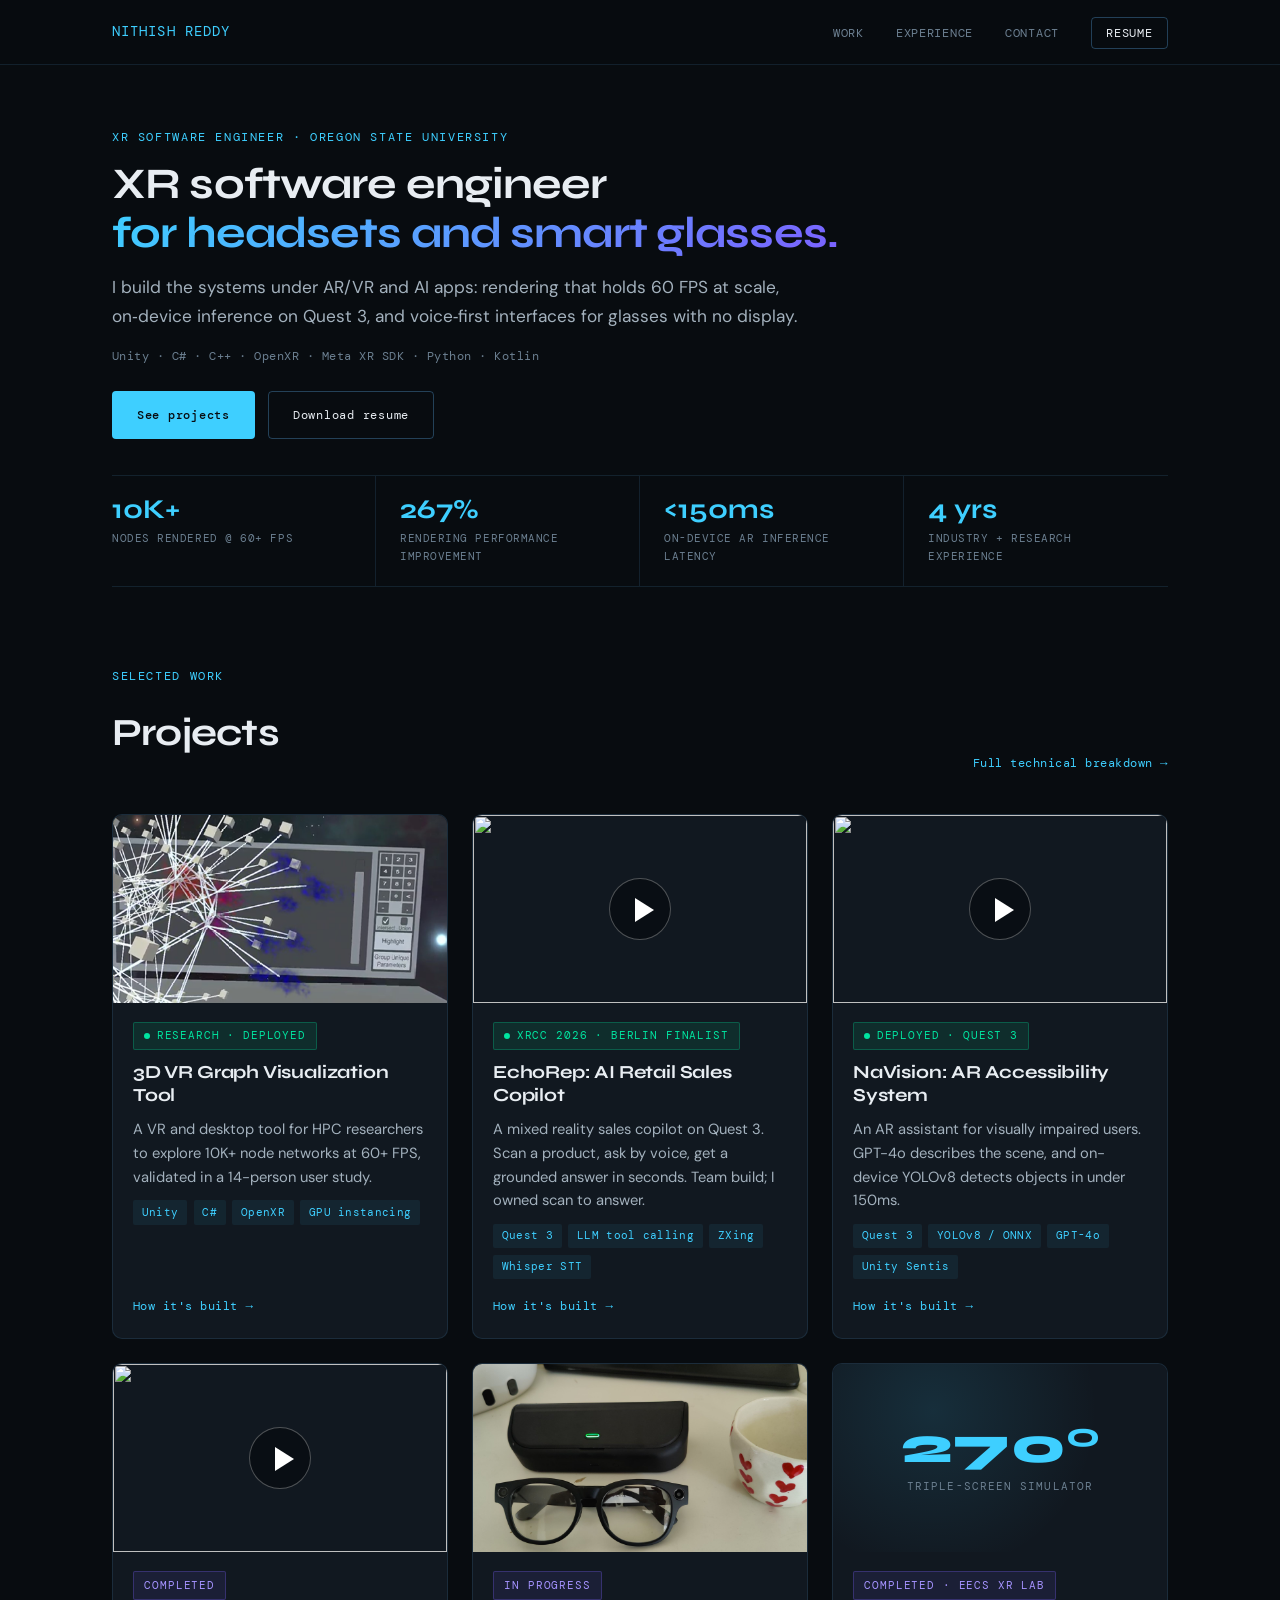
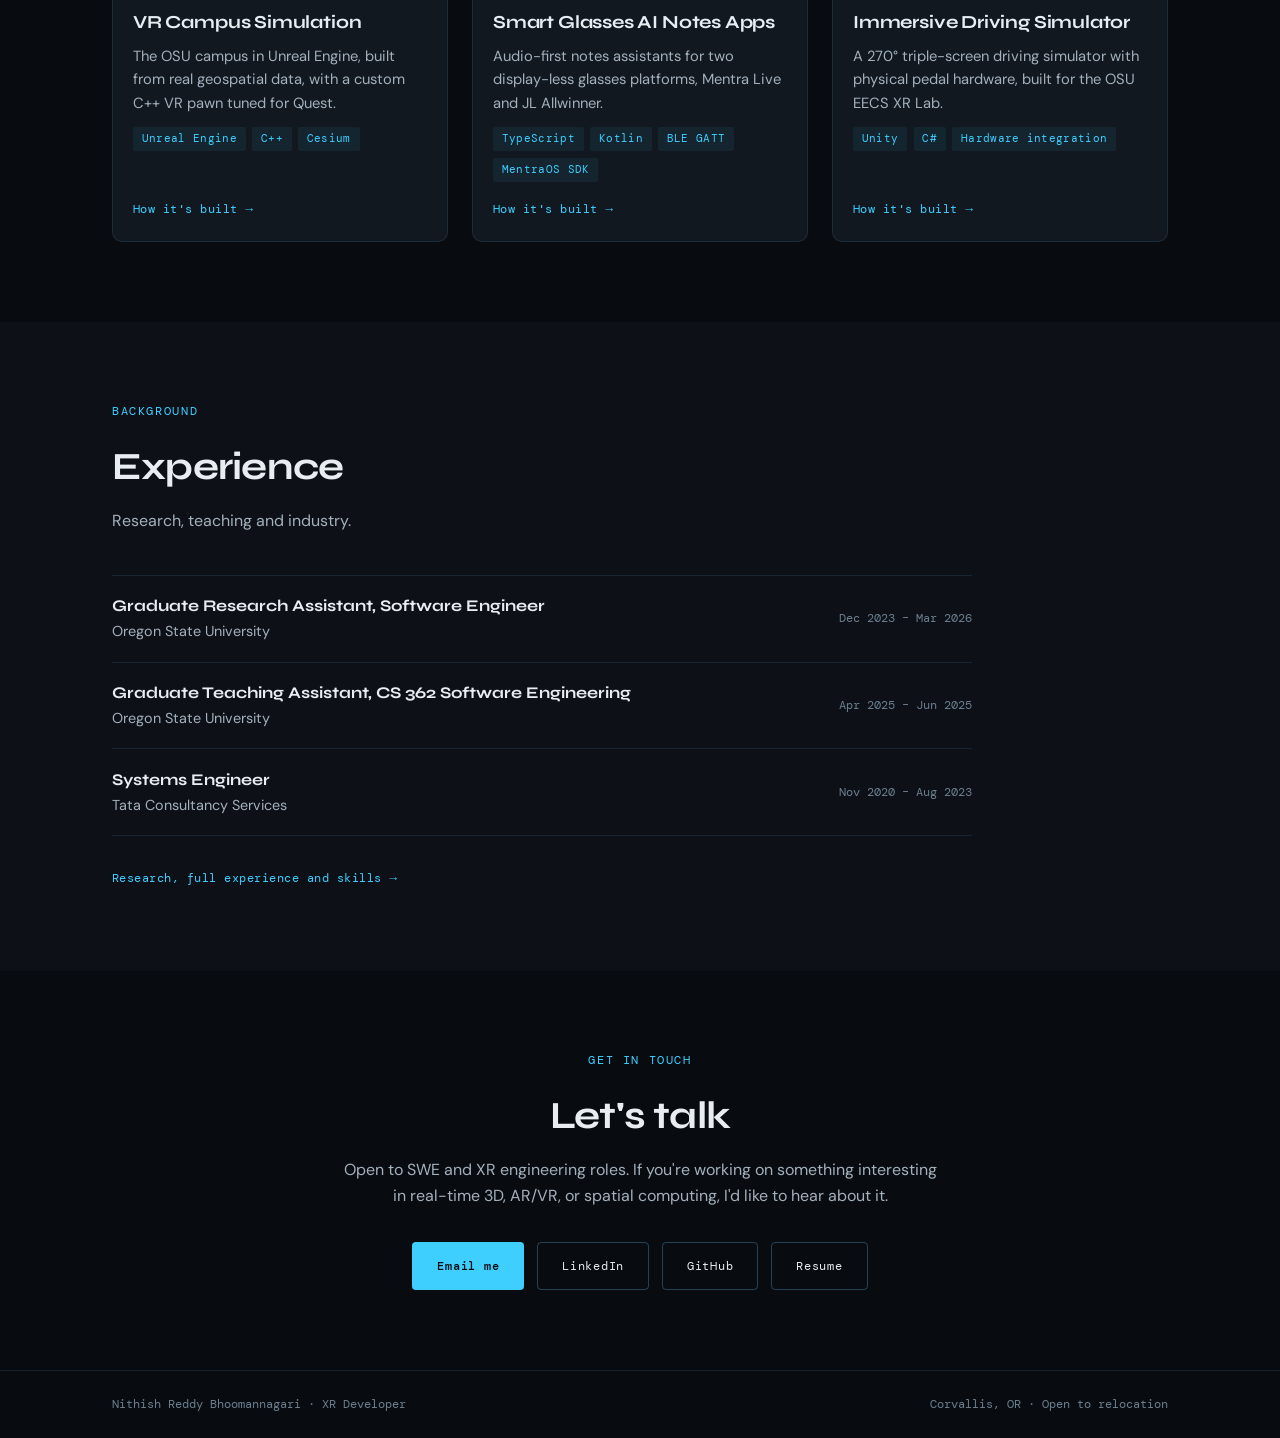
==== commit be96fc98: "Add files via upload" ====
--- a/index.html
+++ b/index.html
@@ -30,9 +30,9 @@
     <header class="hero">
       <div class="wrap">
         <div class="eyebrow">XR Software Engineer · Oregon State University</div>
-        <h1>XR software engineer<br /><span>for headsets and smart glasses.</span></h1>
+        <h1><span class="h1-line">XR software engineer</span><br /><span class="grad">for headsets and smart glasses.</span></h1>
         <p class="hero-sub">
-          I build the systems under AR/VR and AI apps: rendering that holds 60 FPS at scale, on-device inference on Quest 3, and voice-first interfaces for glasses with no display.
+          I build the systems under AR/VR and AI apps: rendering that holds 60 FPS at scale, on&#8209;device inference on Quest 3, and voice&#8209;first interfaces for glasses with no display.
         </p>
         <p class="hero-stack">Unity · C# · C++ · OpenXR · Meta XR SDK · Python · Kotlin</p>
         <div class="hero-cta">
--- a/styles.css
+++ b/styles.css
@@ -169,30 +169,33 @@
 
 /* ═══ OVERVIEW PAGE ═══════════════════════════════ */
 
-.hero { padding: 5.5rem 0 3.5rem; }
+/* Hero + stats are sized to fit together in one screen on a laptop (768px+ tall) */
+.hero { padding: clamp(2rem, 7vh, 4rem) 0 clamp(1.5rem, 4vh, 2.25rem); }
+.hero .eyebrow { margin-bottom: 0.8rem; }
 .hero h1 {
   font-family: var(--font-head);
-  font-size: clamp(2.3rem, 5.2vw, 4rem);
-  font-weight: 800;
-  line-height: 1.06;
-  letter-spacing: -0.025em;
-  margin-bottom: 1.25rem;
-}
-.hero h1 span {
+  font-size: clamp(1.9rem, 3.4vw, 2.9rem);
+  font-weight: 700;
+  line-height: 1.12;
+  letter-spacing: -0.02em;
+  margin-bottom: 1rem;
+}
+.hero h1 .h1-line { white-space: nowrap; }
+.hero h1 .grad {
   background: linear-gradient(135deg, var(--accent) 0%, var(--accent2) 100%);
   -webkit-background-clip: text;
   background-clip: text;
   -webkit-text-fill-color: transparent;
 }
-.hero-sub { font-size: 1.15rem; color: var(--text-dim); max-width: 610px; margin-bottom: 1.4rem; }
-.hero-stack { font-family: var(--font-mono); font-size: 0.78rem; color: var(--muted); letter-spacing: 0.04em; margin-bottom: 2rem; }
+.hero-sub { font-size: 1.08rem; color: var(--text-dim); max-width: 720px; margin-bottom: 1rem; }
+.hero-stack { font-family: var(--font-mono); font-size: 0.78rem; color: var(--muted); letter-spacing: 0.04em; margin-bottom: 1.5rem; }
 .hero-cta { display: flex; gap: 0.8rem; flex-wrap: wrap; }
 
 .stats { display: grid; grid-template-columns: repeat(4, 1fr); border-top: 1px solid var(--border); border-bottom: 1px solid var(--border); }
-.stat { padding: 1.75rem 1.5rem; border-right: 1px solid var(--border); }
+.stat { padding: 1.25rem 1.5rem; border-right: 1px solid var(--border); }
 .stat:first-child { padding-left: 0; }
 .stat:last-child { border-right: 0; }
-.stat-num { font-family: var(--font-head); font-size: 2.1rem; font-weight: 800; color: var(--accent); line-height: 1; margin-bottom: 0.45rem; }
+.stat-num { font-family: var(--font-head); font-size: 1.7rem; font-weight: 700; color: var(--accent); line-height: 1; margin-bottom: 0.45rem; }
 .stat-desc { font-family: var(--font-mono); font-size: 0.68rem; color: var(--muted); letter-spacing: 0.05em; text-transform: uppercase; }
 
 .work-grid { display: grid; grid-template-columns: repeat(3, 1fr); gap: 1.5rem; }
@@ -341,7 +344,9 @@
   .wrap { padding: 0 1rem; }
   .nav-links li.optional { display: none; }
   .nav-links { gap: 1.1rem; }
-  .hero { padding: 3.5rem 0 2.5rem; }
+  .hero { padding: 2.5rem 0 2rem; }
+  .hero h1 { font-size: 1.75rem; }
+  .hero h1 .h1-line { white-space: normal; }
   .block { padding: 3.5rem 0; }
   .work-grid { grid-template-columns: 1fr; }
   .xp li { grid-template-columns: 1fr; }
